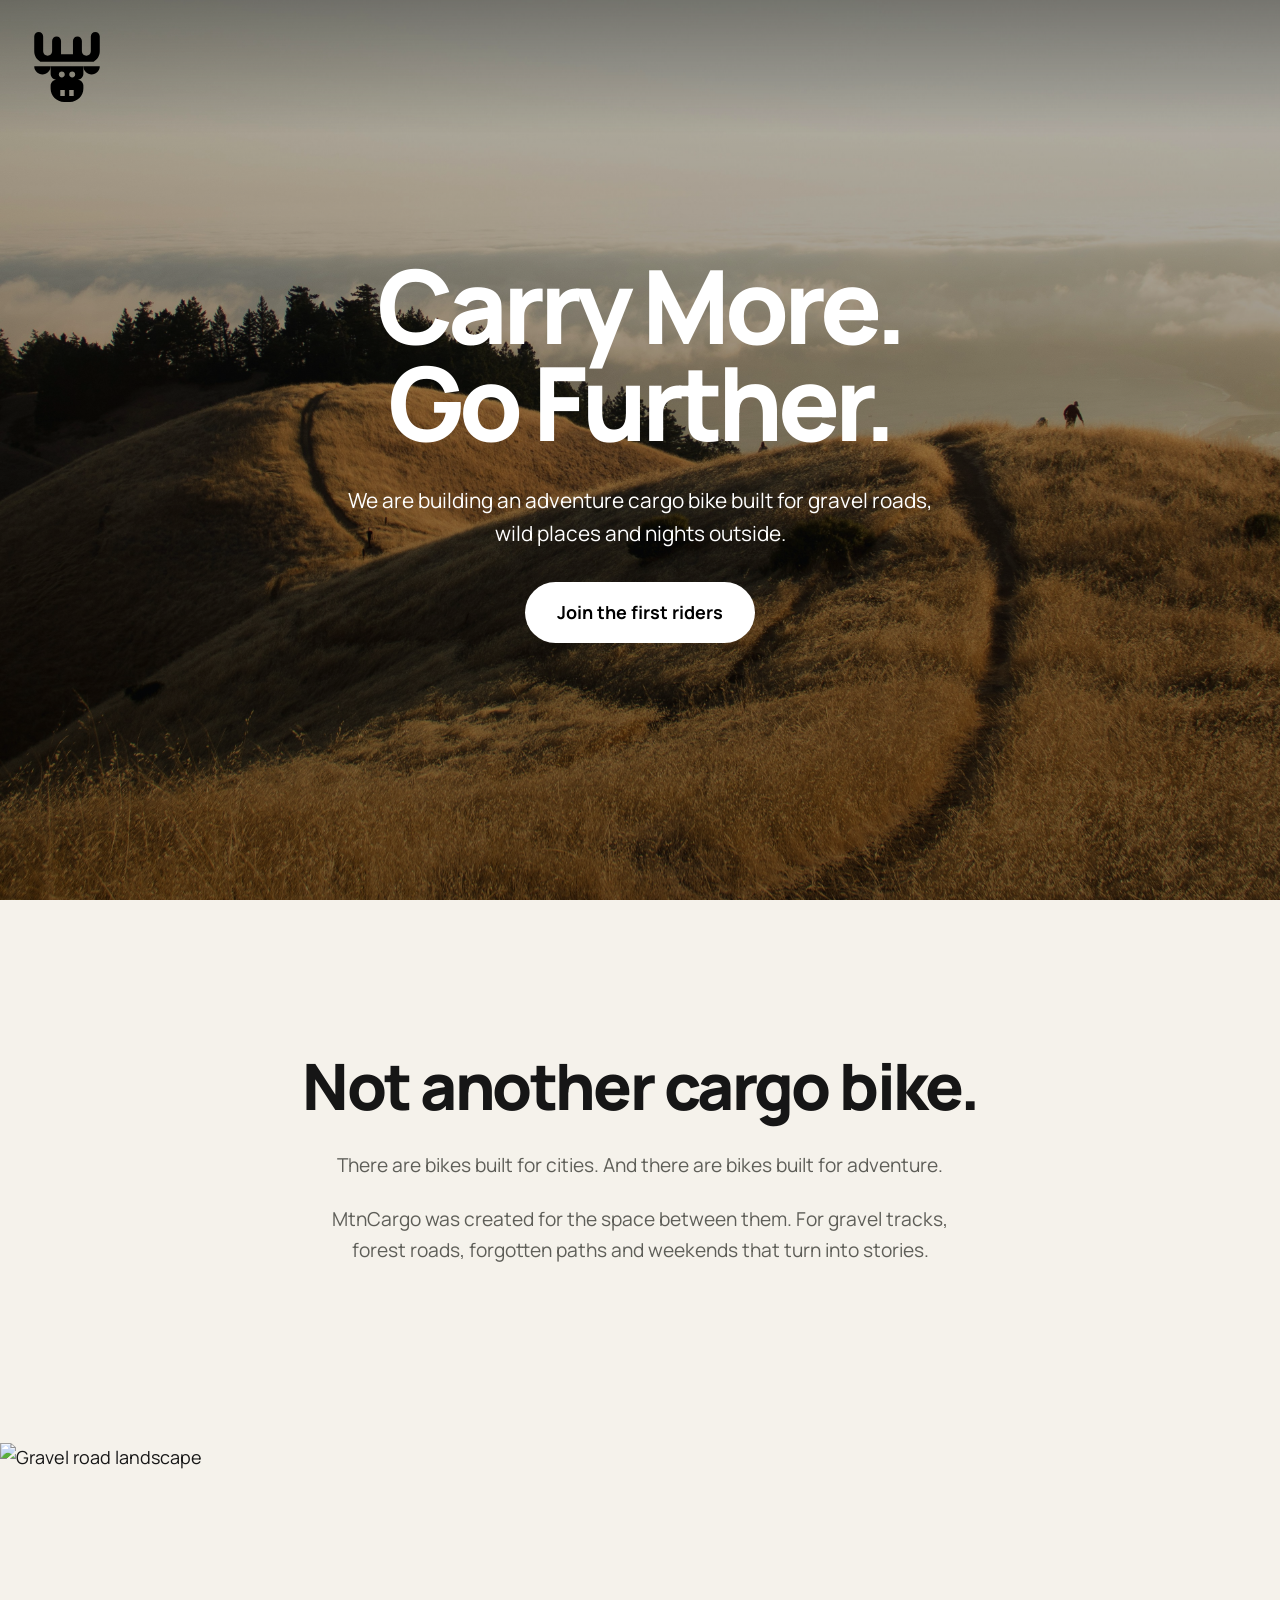
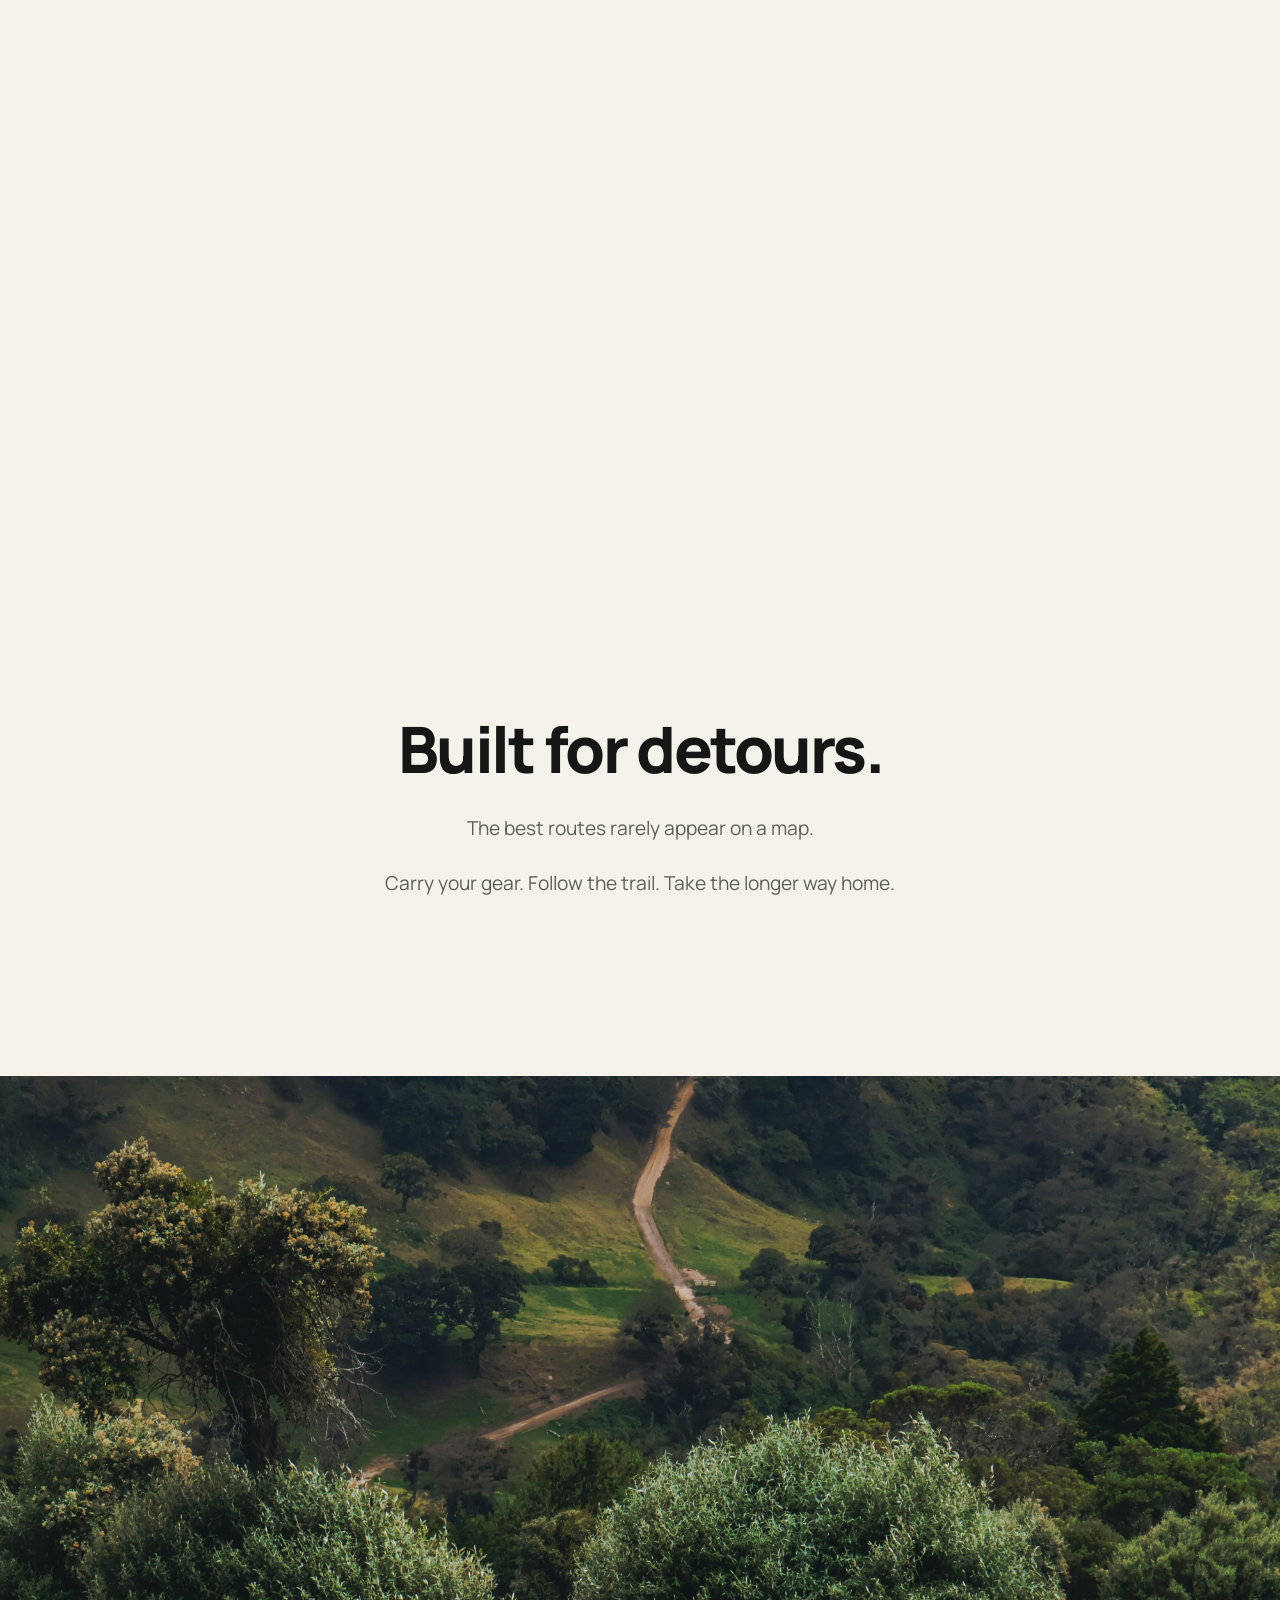
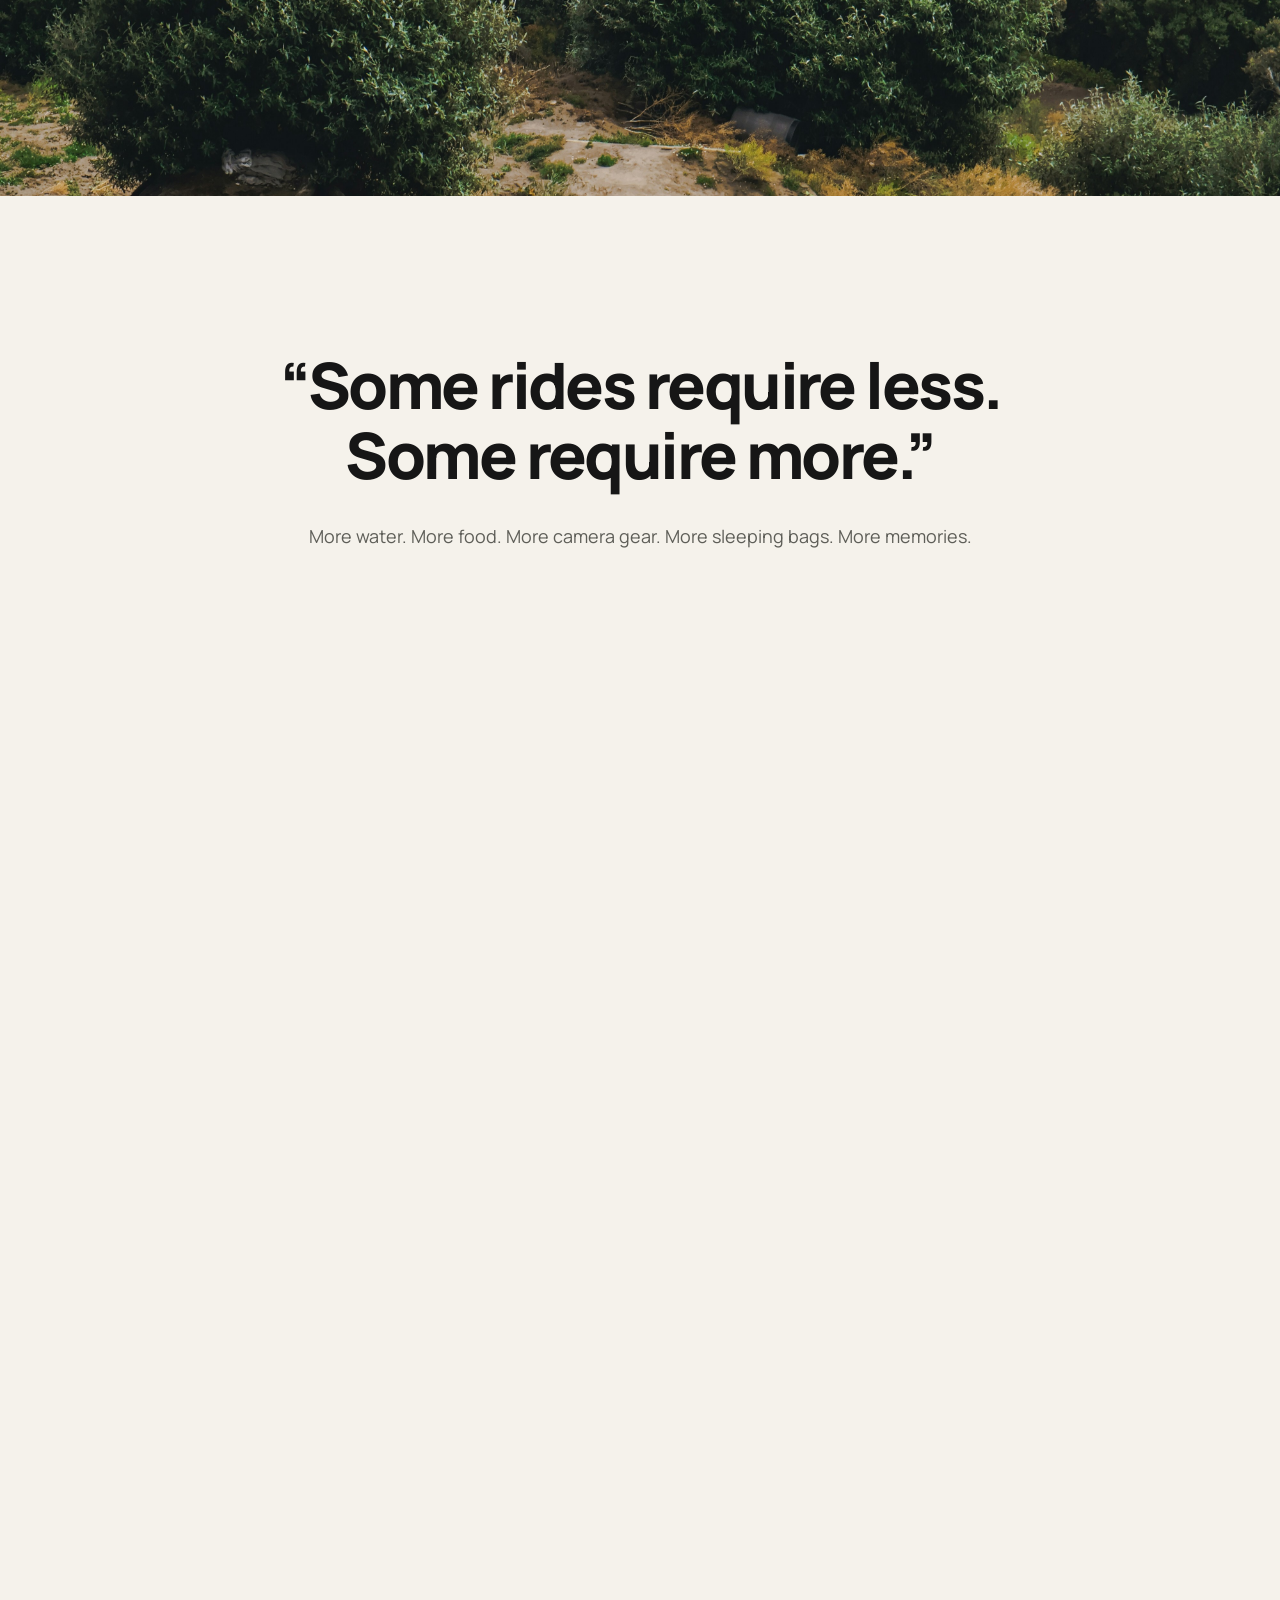
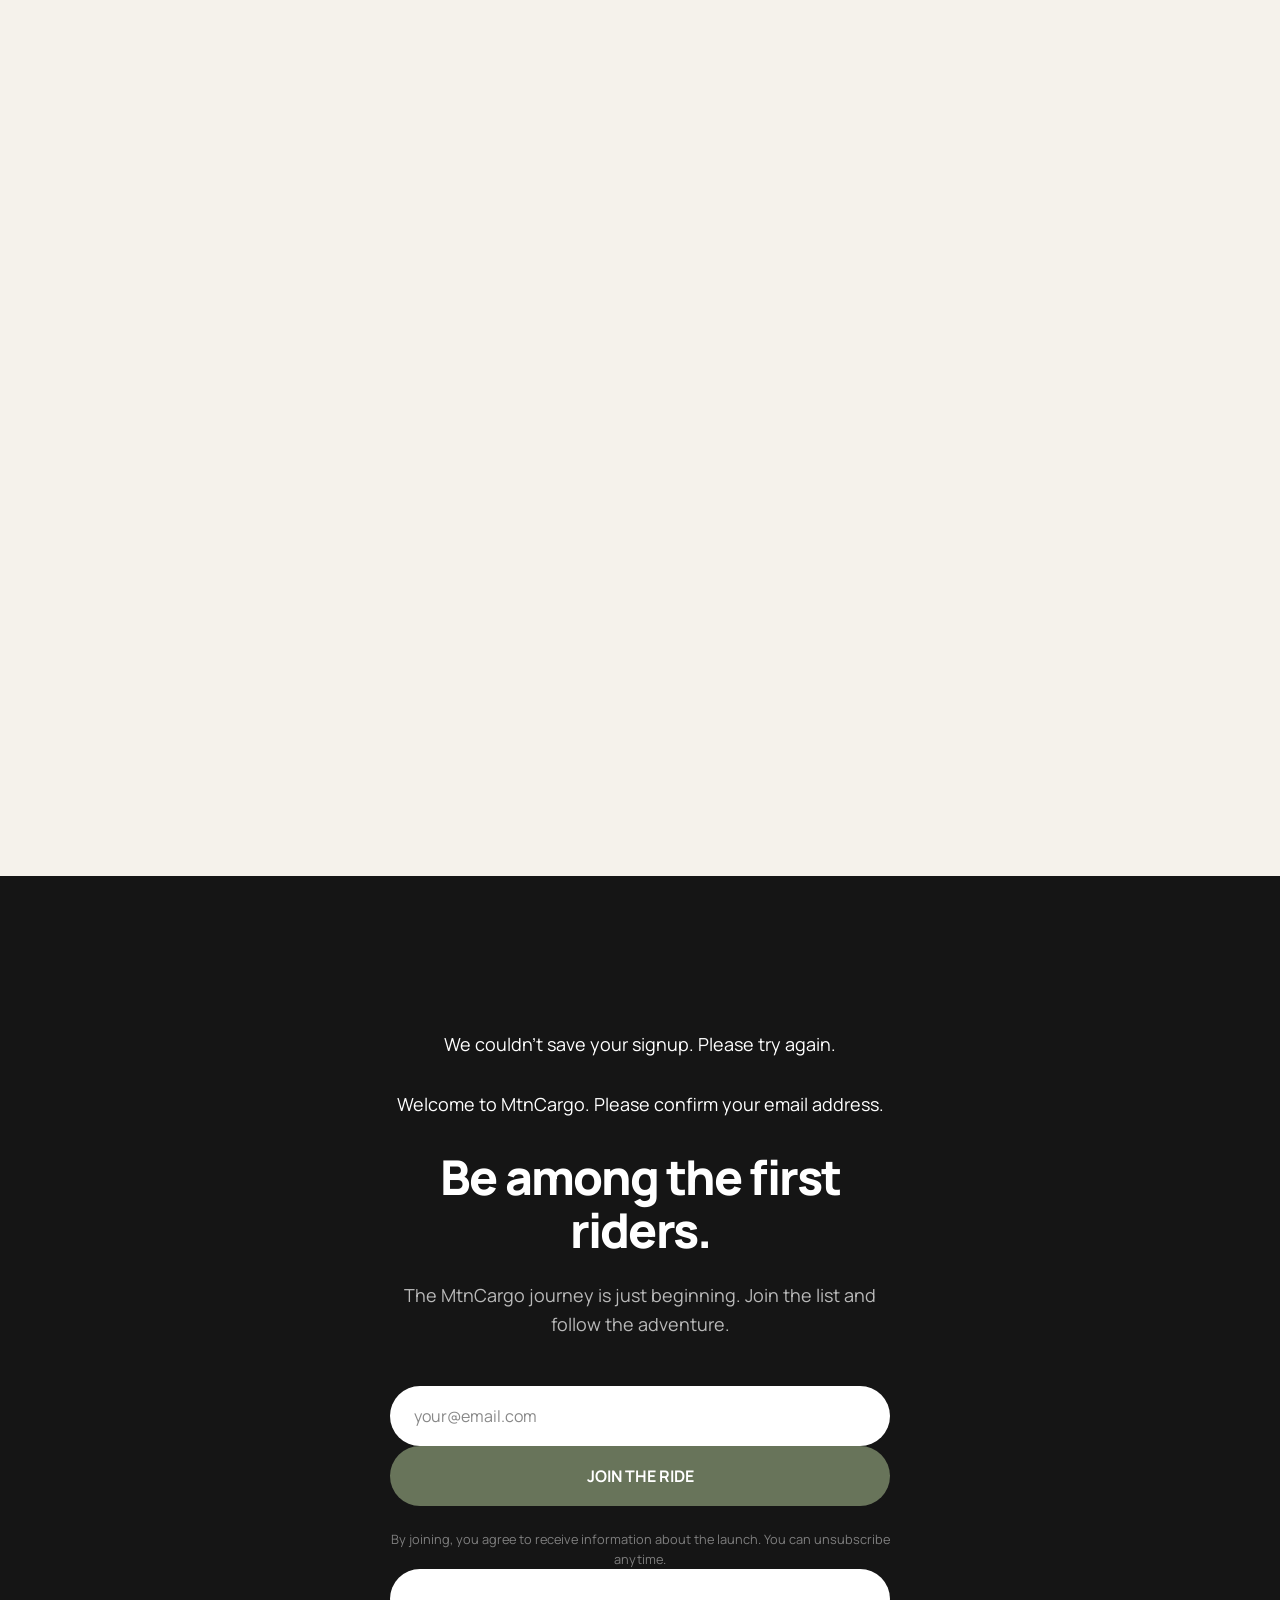
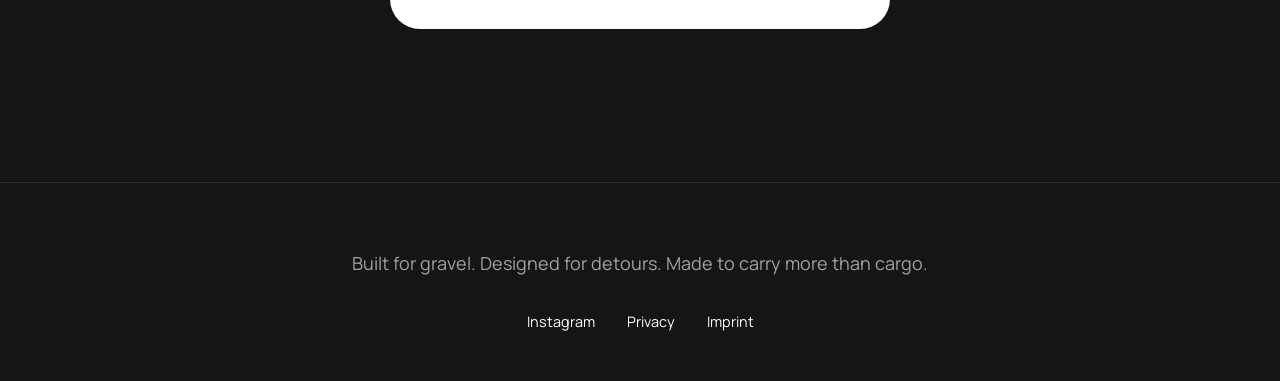
==== index.html @ 177fc584 "Update index.html" ====
<!DOCTYPE html>
<html lang="en">
<head>
    <meta charset="UTF-8">

    <meta name="viewport" content="width=device-width, initial-scale=1.0">

    <title data-i18n="page_title">Carry More. Go Further.</title>

    <meta name="description" data-i18n-attr="content:meta_description" content="What we are building is an adventure cargo bike built for gravel roads, bikepacking, off-road exploration and nights outside.">

    <meta name="keywords" content="cargo bike, adventure bike, gravel bike, bikepacking, off-road cycling">

    <meta property="og:title" data-i18n-attr="content:og_title" content="Carry More. Go Further.">
    <meta property="og:description" data-i18n-attr="content:og_description" content="An adventure cargo bike built for gravel roads, wild places and nights outside.">
    <meta property="og:type" content="website">
    <meta property="og:image" content="images/image1.jpg">

    <link rel="icon" href="logo.svg">

    <link rel="preconnect" href="https://fonts.googleapis.com">
    <link rel="preconnect" href="https://fonts.gstatic.com" crossorigin>

    <link href="https://fonts.googleapis.com/css2?family=Manrope:wght@400;500;600;700;800&display=swap" rel="stylesheet">
  
    <link rel="stylesheet" href="https://sibforms.com/forms/end-form/build/sib-styles.css">

    <link rel="stylesheet" href="style.css">
</head>


<body id="top">


<header class="site-header">

    <a href="#top" class="logo">
        <img src="logo.svg" alt="logo">
    </a>

</header>



<main>



<section class="hero">

    <img 
        src="images/image1.jpg"
        alt="Landscape view in nature"
        loading="eager"
    >

    <div class="hero-overlay"></div>


    <div class="hero-content">

        <h1 data-i18n="hero_title">
            Carry More.<br>
            Go Further.
        </h1>


        <p data-i18n="hero_text">
            We are building an adventure cargo bike built for gravel roads,
            wild places and nights outside.
        </p>


        <a href="#join" class="button" data-i18n="hero_button">
            Join the first riders
        </a>

    </div>

</section>





<section class="text-section reveal">

    <h2 data-i18n="section1_title">
        Not another cargo bike.
    </h2>


    <p data-i18n="section1_text1">
        There are bikes built for cities.
        And there are bikes built for adventure.
    </p>


    <p data-i18n="section1_text2">
        THis bike was created for the space between them.
        For gravel tracks, forest roads, forgotten paths
        and weekends that turn into stories.
    </p>

</section>





<section class="image-section reveal">

    <img 
        src="images/image2.jpg"
        alt="Gravel road landscape"
        loading="lazy"
    >

</section>





<section class="text-section reveal">

    <h2 data-i18n="section2_title">
        Built for detours.
    </h2>


    <p data-i18n="section2_text1">
        The best routes rarely appear on a map.
    </p>


    <p data-i18n="section2_text2">
        Carry your gear.
        Follow the trail.
        Take the longer way home.
    </p>


</section>





<section class="image-section reveal">

    <img 
        src="images/image3.jpg"
        alt="Nature trail landscape"
        loading="lazy"
    >

</section>





<section class="quote-section reveal">

    <blockquote data-i18n="quote_text">
        "Some rides require less.
        Some require more."
    </blockquote>


    <p data-i18n="quote_list">
        More water.
        More food.
        More camera gear.
        More sleeping bags.
        More memories.
    </p>


</section>





<section class="image-section reveal">

    <img 
        src="images/image4.jpg"
        alt="Outdoor camping landscape"
        loading="lazy"
    >

</section>





<section class="text-section reveal">

    <h2 data-i18n="section3_title">
        One night.<br>
        Two wheels.<br>
        Endless routes.
    </h2>


    <p data-i18n="section3_text1">
        Inspired by gravel culture and bikepacking,
        This bike is made for spontaneous escapes.
    </p>


    <p data-i18n="section3_text2">
        Leave after work.
        Sleep somewhere new.
        Wake up somewhere better.
    </p>

</section>





<section class="image-section reveal">

    <img 
        src="images/image5.jpg"
        alt="Nature landscape view"
        loading="lazy"
    >

</section>





<section class="text-section reveal">

    <h2 data-i18n="section4_title">
        More than cargo.<br>
        More to come.
    </h2>


    <p data-i18n="section4_text">
        This is just the beginning.
        Stay tuned for what's next.
    </p>


</section>





<section class="image-section reveal">

    <img 
        src="images/image6.jpg"
        alt="Outdoor nature scene"
        loading="lazy"
    >

</section>





<section id="join" class="signup-section">


<div class="sib-form mtn-form">

    <div id="sib-form-container" class="sib-form-container">


        <div id="error-message" class="sib-form-message-panel">
            <div class="sib-form-message-panel__text" data-i18n="form_error">
                Deine Anmeldung konnte nicht gespeichert werden.
                Bitte versuche es erneut.
            </div>
        </div>



        <div id="success-message" class="sib-form-message-panel">
            <div class="sib-form-message-panel__text" data-i18n="form_success">
                Willkommen bei MtnCargo.
                Bitte bestätige deine E-Mail-Adresse.
            </div>
        </div>




        <div id="sib-container"
             class="sib-container--large sib-container--vertical">


            <form id="sib-form"
                  method="POST"
                  action="https://80e0b772.sibforms.com/serve/[base64]"
                  data-type="subscription">


                <div class="mtn-form-title" data-i18n="form_title">
                    Be among the first riders.
                </div>


                <div class="mtn-form-text" data-i18n="form_text">
                    Our journey is just beginning.
                    Join the list and follow the adventure.
                </div>



                <div class="sib-input sib-form-block">

                    <div class="form__entry entry_block">

                        <div class="form__label-row">


                            <label class="entry__label"
                                   for="EMAIL"
                                   data-required="*"
                                   data-i18n="form_email_label">
                                Email
                            </label>


                            <div class="entry__field">

                                <input
                                class="input"
                                type="text"
                                id="EMAIL"
                                name="EMAIL"
                                autocomplete="off"
                                placeholder="your@email.com"
                                data-required="true"
                                required
                                />

                            </div>


                        </div>


                        <label class="entry__error entry__error--primary"></label>


                    </div>

                </div>





                <div class="sib-captcha sib-form-block">

                    <div class="form__entry entry_block">

                        <div class="form__label-row">


                            <script>
                            function handleCaptchaResponse() {

                                var event = new Event('captchaChange');

                                document
                                .getElementById('sib-captcha')
                                .dispatchEvent(event);

                                window.grecaptcha =
                                window.turnstile;
                            }
                            </script>


                            <div
                            class="cf-turnstile g-recaptcha"
                            data-sitekey="0x4AAAAAAD5x0PiepTFjg2VS"
                            id="sib-captcha"
                            data-callback="handleCaptchaResponse"
                            data-language="de"
                            data-i18n-attr="data-language:captcha_lang">
                            </div>


                        </div>


                    </div>

                </div>





                <div class="sib-form-block">

                    <button
                    class="sib-form-block__button sib-form-block__button-with-loader"
                    form="sib-form"
                    type="submit"
                    data-i18n="form_button">

                        JOIN THE RIDE

                    </button>

                </div>

                <div class="mtn-consent-note" data-i18n="form_consent">
                  Mit deiner Anmeldung stimmst du dem Erhalt von Informationen zum Launch zu.
                  Du kannst dich jederzeit abmelden.
                </div>


                <input
                type="text"
                name="email_address_check"
                value=""
                class="input--hidden">


                <input
                type="hidden"
                name="locale"
                value="de"
                data-i18n-value="form_locale">


            </form>

        </div>


    </div>

</div>

</section>

</main>

  <footer class="footer">


    <p data-i18n="footer_text">
        Built for gravel.
        Designed for detours.
        Made to carry more than cargo.
    </p>


    <nav>

        <a href="#">
            Instagram
        </a>

        <a href="#" data-i18n="footer_privacy">
            Privacy
        </a>

        <a href="#" data-i18n="footer_imprint">
            Imprint
        </a>

    </nav>


</footer>




<script src="script.js"></script>


</body>
</html>
---- style.css ----
/* =====================================================
      Main stylesheet
===================================================== */


/* ---------- Variables ---------- */

:root {

    --bg: #f5f2eb;
    --text: #161616;
    --muted: #5e5e58;
    --dark: #151515;
    --light: #ffffff;

    --accent: #68745a;

    --max-width: 1200px;

    --space-xl: clamp(5rem, 12vw, 12rem);
    --space-lg: clamp(3rem, 8vw, 8rem);
    --space-md: clamp(2rem, 5vw, 5rem);

}



/* ---------- Reset ---------- */


*,
*::before,
*::after {

    box-sizing: border-box;

}


html {

    scroll-behavior: smooth;

}


body {

    margin: 0;

    background: var(--bg);

    color: var(--text);

    font-family: "Manrope", sans-serif;

    font-size: 18px;

    line-height: 1.6;

}


img {

    display: block;

    width: 100%;

    height: auto;

}


a {

    color: inherit;

    text-decoration: none;

}





/* ---------- Header ---------- */


.site-header {

    position: fixed;

    top: 0;

    left: 0;

    width: 100%;

    z-index: 20;

    padding: 2rem;

    background: linear-gradient(
        to bottom,
        rgba(0,0,0,.35),
        rgba(0,0,0,0)
    );

    pointer-events: none;

}



.site-header .logo {

    pointer-events: auto;

    cursor: pointer;

}



.logo img {

    width: 70px;

    height: 70px;

    object-fit: contain;

}





/* ---------- Hero ---------- */


.hero {

    position: relative;

    height: 100vh;

    min-height: 700px;

    overflow: hidden;

}



.hero > img {

    height: 100%;

    object-fit: cover;

    object-position: center;

}



.hero-overlay {

    position: absolute;

    inset: 0;

    background:
        linear-gradient(
            to bottom,
            rgba(0,0,0,.25),
            rgba(0,0,0,.55)
        );

}



.hero-content {

    position: absolute;

    inset: 0;

    display: flex;

    flex-direction: column;

    justify-content: center;

    align-items: center;

    text-align: center;

    padding: 2rem;

    color: white;

}



.hero h1 {

    margin: 0;

    font-size: clamp(3.5rem, 8vw, 7rem);

    line-height: .95;

    font-weight: 800;

    letter-spacing: -.05em;

}



.hero p {

    max-width: 600px;

    margin: 2rem auto;

    font-size: clamp(1rem, 2vw, 1.3rem);

}



.button {

    display: inline-flex;

    align-items: center;

    justify-content: center;

    padding: 1rem 2rem;

    background: white;

    color: black;

    border-radius: 100px;

    font-weight: 700;

    transition: transform .3s ease;

}


.button:hover {

    transform: translateY(-3px);

}





/* ---------- Text Sections ---------- */


.text-section {

    max-width: 760px;

    margin: 0 auto;

    padding:
        var(--space-xl)
        2rem;

    text-align: center;

}



.text-section h2 {

    margin: 0 0 2rem;

    font-size: clamp(2.5rem, 5vw, 5rem);

    line-height: 1;

    letter-spacing: -.04em;

    font-weight: 800;

}



.text-section p {

    max-width: 650px;

    margin: 1.5rem auto;

    color: var(--muted);

    font-size: clamp(1rem, 2vw, 1.2rem);

}





/* ---------- Full width Images ---------- */


.image-section {

    width: 100%;

    height: min(80vh, 900px);

    overflow: hidden;

}



.image-section img {

    height: 100%;

    object-fit: cover;

    object-position: center;

}





/* ---------- Quote ---------- */


.quote-section {

    padding:
        var(--space-xl)
        2rem;

    text-align: center;

    max-width: 900px;

    margin:auto;

}



.quote-section blockquote {

    margin:0 0 2rem;

    font-size: clamp(2rem,5vw,4rem);

    line-height:1.1;

    font-weight:800;

    letter-spacing:-.04em;

}



.quote-section p {

    color:var(--muted);

}





/* ---------- Signup ---------- */


.signup-section {

    background:var(--dark);

    color:white;

    padding:
        var(--space-xl)
        2rem;

}



.mtn-consent-note {

    margin-top: 1.5rem;

    color: rgba(255,255,255,.45);

    font-size: .8rem;

    line-height: 1.5;

    text-align: center;

}


/* ---------- Brevo Override ---------- */


.sib-form {

    background:transparent !important;

}



#sib-container {

    max-width:500px !important;

    margin:auto !important;

    background:transparent !important;

    border:none !important;

}



#sib-container input {

    background:white !important;

    border-radius:50px !important;

    border:none !important;

    padding:18px 24px !important;

    font-family:"Manrope",sans-serif !important;

}



.entry__label,
.entry__specification {

    display:none !important;

}



.sib-form-block p {

    display:none;

}



.sib-form-block__button {

    width:100% !important;

    border-radius:100px !important;

    background:var(--accent) !important;

    text-align:center !important;

    padding:18px !important;

    font-family:"Manrope",sans-serif !important;

    border:none !important;

}





/* ---------- Footer ---------- */


.footer {

    padding:3rem 2rem;

    background:var(--dark);

    color:white;

    border-top:1px solid rgba(255,255,255,.1);

    text-align:center;

}



.footer p {

    opacity:.6;

}



.footer nav {

    display:flex;

    justify-content:center;

    gap:2rem;

    margin-top:2rem;

    font-size:.9rem;

}





/* ---------- Scroll animation ---------- */


.reveal {

    opacity:0;

    transform:translateY(40px);

    transition:
        opacity .9s ease,
        transform .9s ease;

}



.reveal.visible {

    opacity:1;

    transform:none;

}





/* ---------- Mobile ---------- */


@media(max-width:700px) {


    body {

        font-size:16px;

    }


    .site-header {

        padding:1.5rem;

    }


    .logo img {

        width:55px;

        height:55px;

    }


    .hero {

        min-height:600px;

    }


    .hero h1 {

        font-size:3.2rem;

    }


    .image-section {

        height:65vh;

    }


    .footer nav {

        flex-direction:column;

        gap:.75rem;

    }


}

/* =====================================
   Brevo Form
===================================== */


.mtn-form {

    background: transparent !important;

    display: flex;

    flex-direction: column;

    align-items: center;

    width: 100%;

}



.mtn-form .sib-form-container,
.mtn-form #sib-form-container {

    float: none !important;

    width: 100% !important;

    max-width: 100% !important;

    text-align: center;

}



.mtn-form #sib-container {

    background: transparent !important;

    border: none !important;

    padding:0 !important;

}



.mtn-form .entry__label {

    color:white !important;

    display:none !important;

}



.mtn-form input {

    width:100% !important;

    height:60px !important;

    background:white !important;

    color:#111 !important;

    border:none !important;

    border-radius:999px !important;

    padding:0 28px !important;

    font-family:"Manrope",sans-serif !important;

    font-size:16px !important;

}



.mtn-form input::placeholder {

    color:#888 !important;

}



.mtn-form-title {

    color:white;

    font-size:clamp(2rem,4vw,3rem);

    font-weight:800;

    letter-spacing:-.04em;

    line-height:1.1;

    margin-bottom:1.5rem;

    text-align:center;

}



.mtn-form-text {

    color:rgba(255,255,255,.7);

    margin-bottom:3rem;

    text-align:center;

}



.mtn-form button {

    width:100% !important;

    height:60px !important;

    border-radius:999px !important;

    background:#68745a !important;

    color:white !important;

    font-family:"Manrope",sans-serif !important;

    font-size:16px !important;

    font-weight:700 !important;

    border:none !important;

    cursor:pointer;

}



.mtn-form button:hover {

    opacity:.9;

}



.sib-form-message-panel {

    max-width:500px !important;

    margin:0 auto 2rem !important;

    border-radius:20px !important;

    text-align:center !important;

}
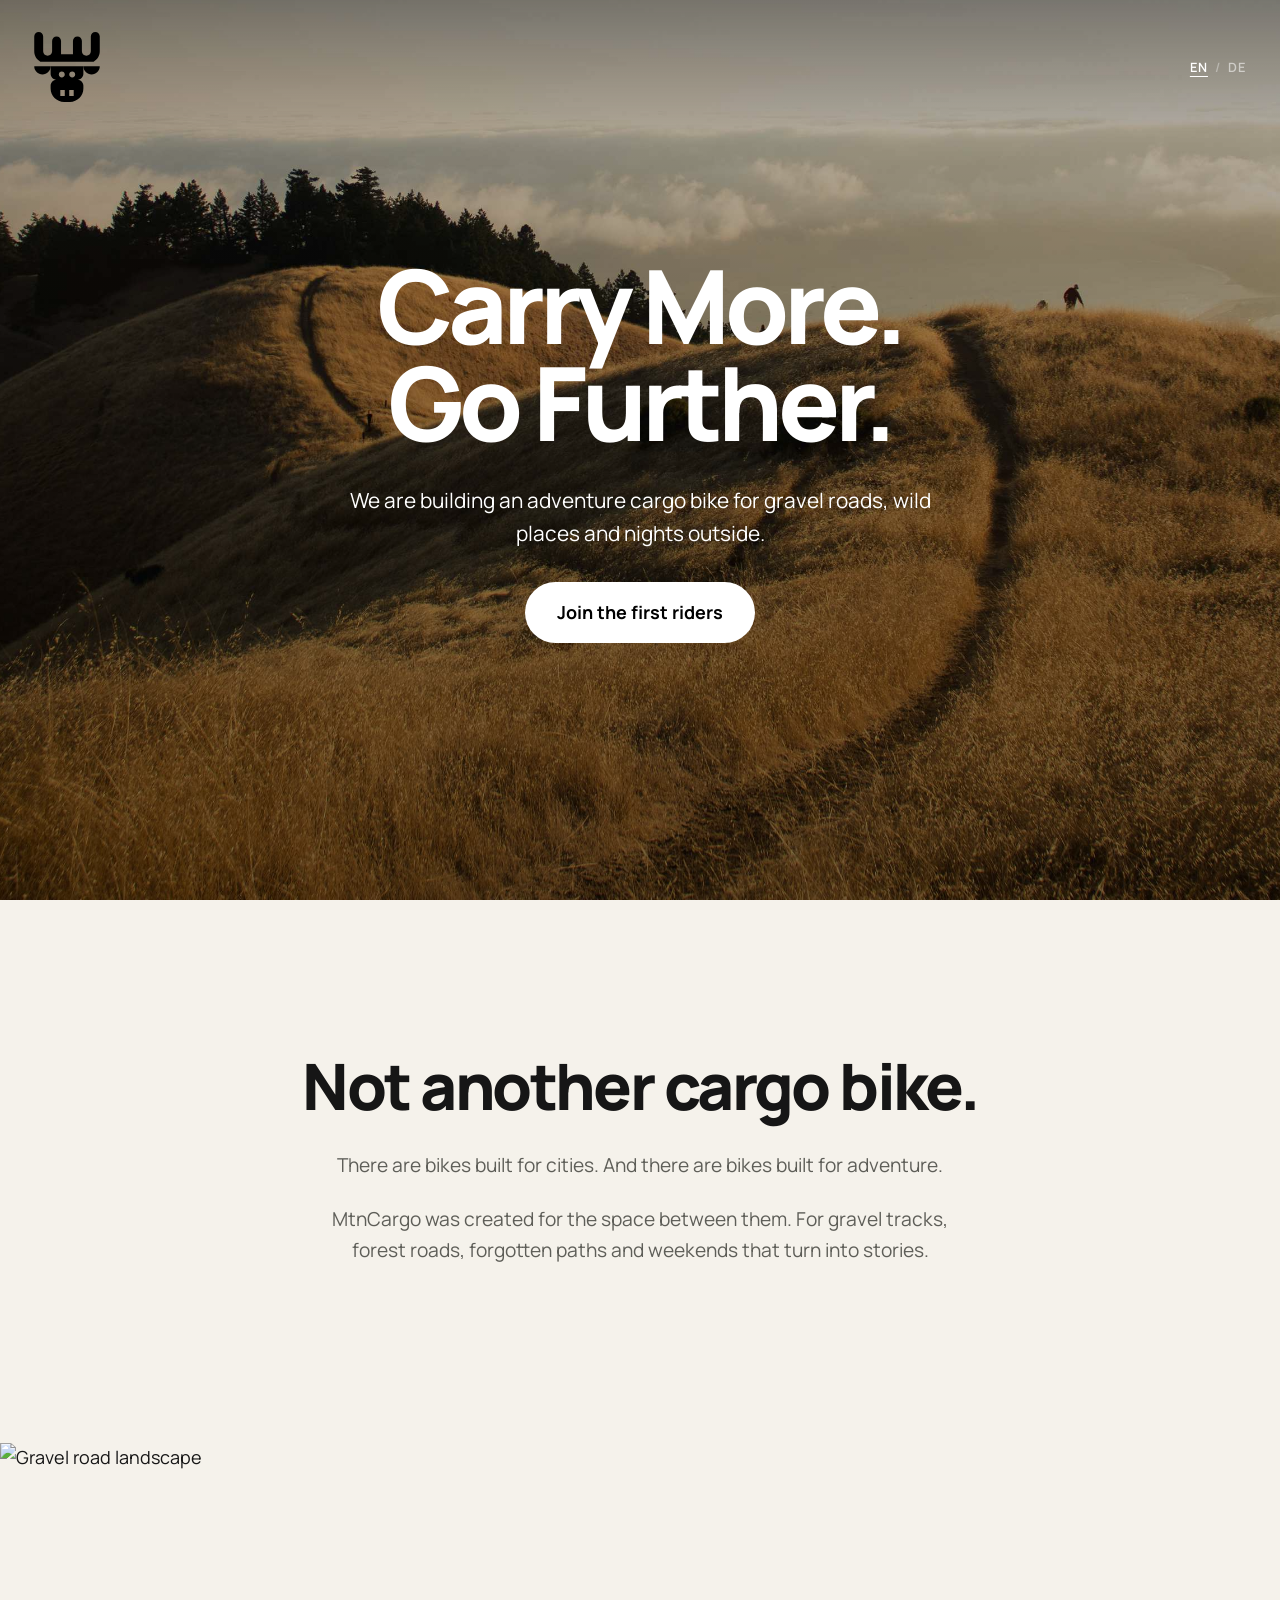
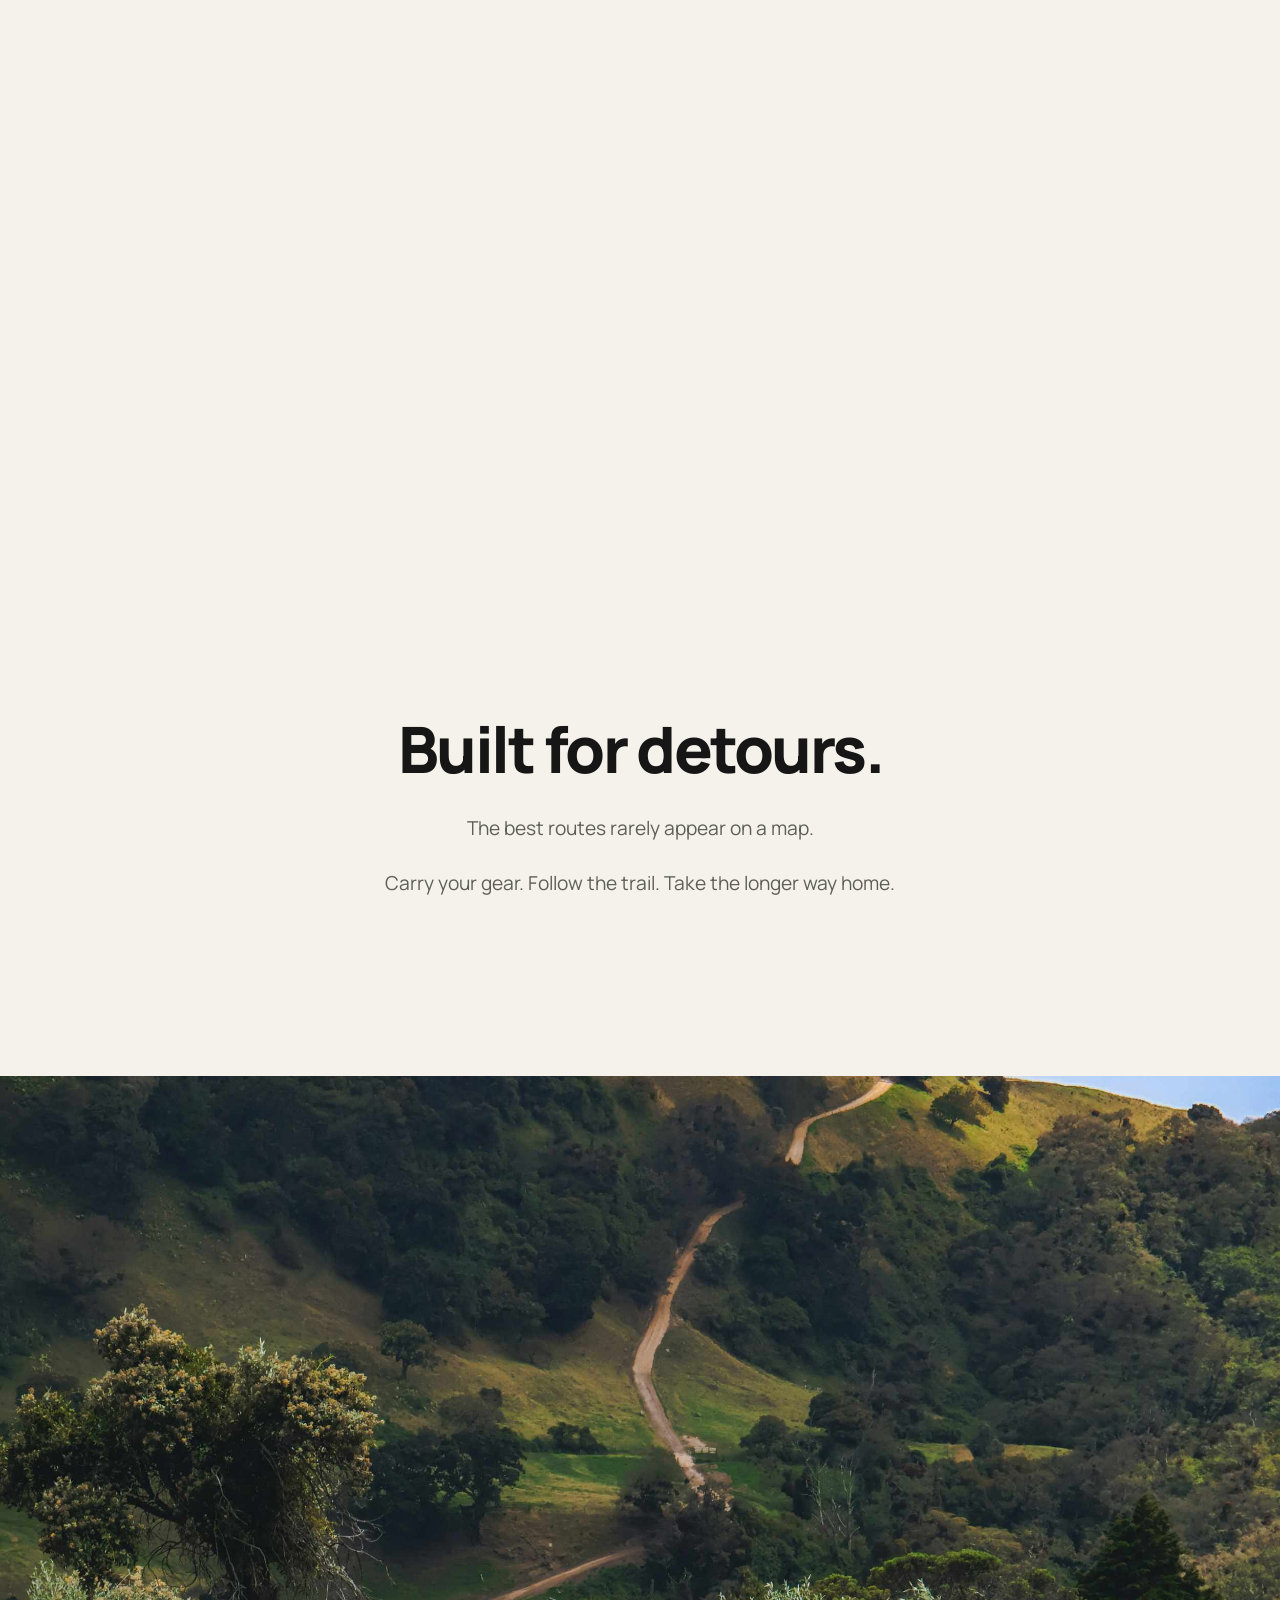
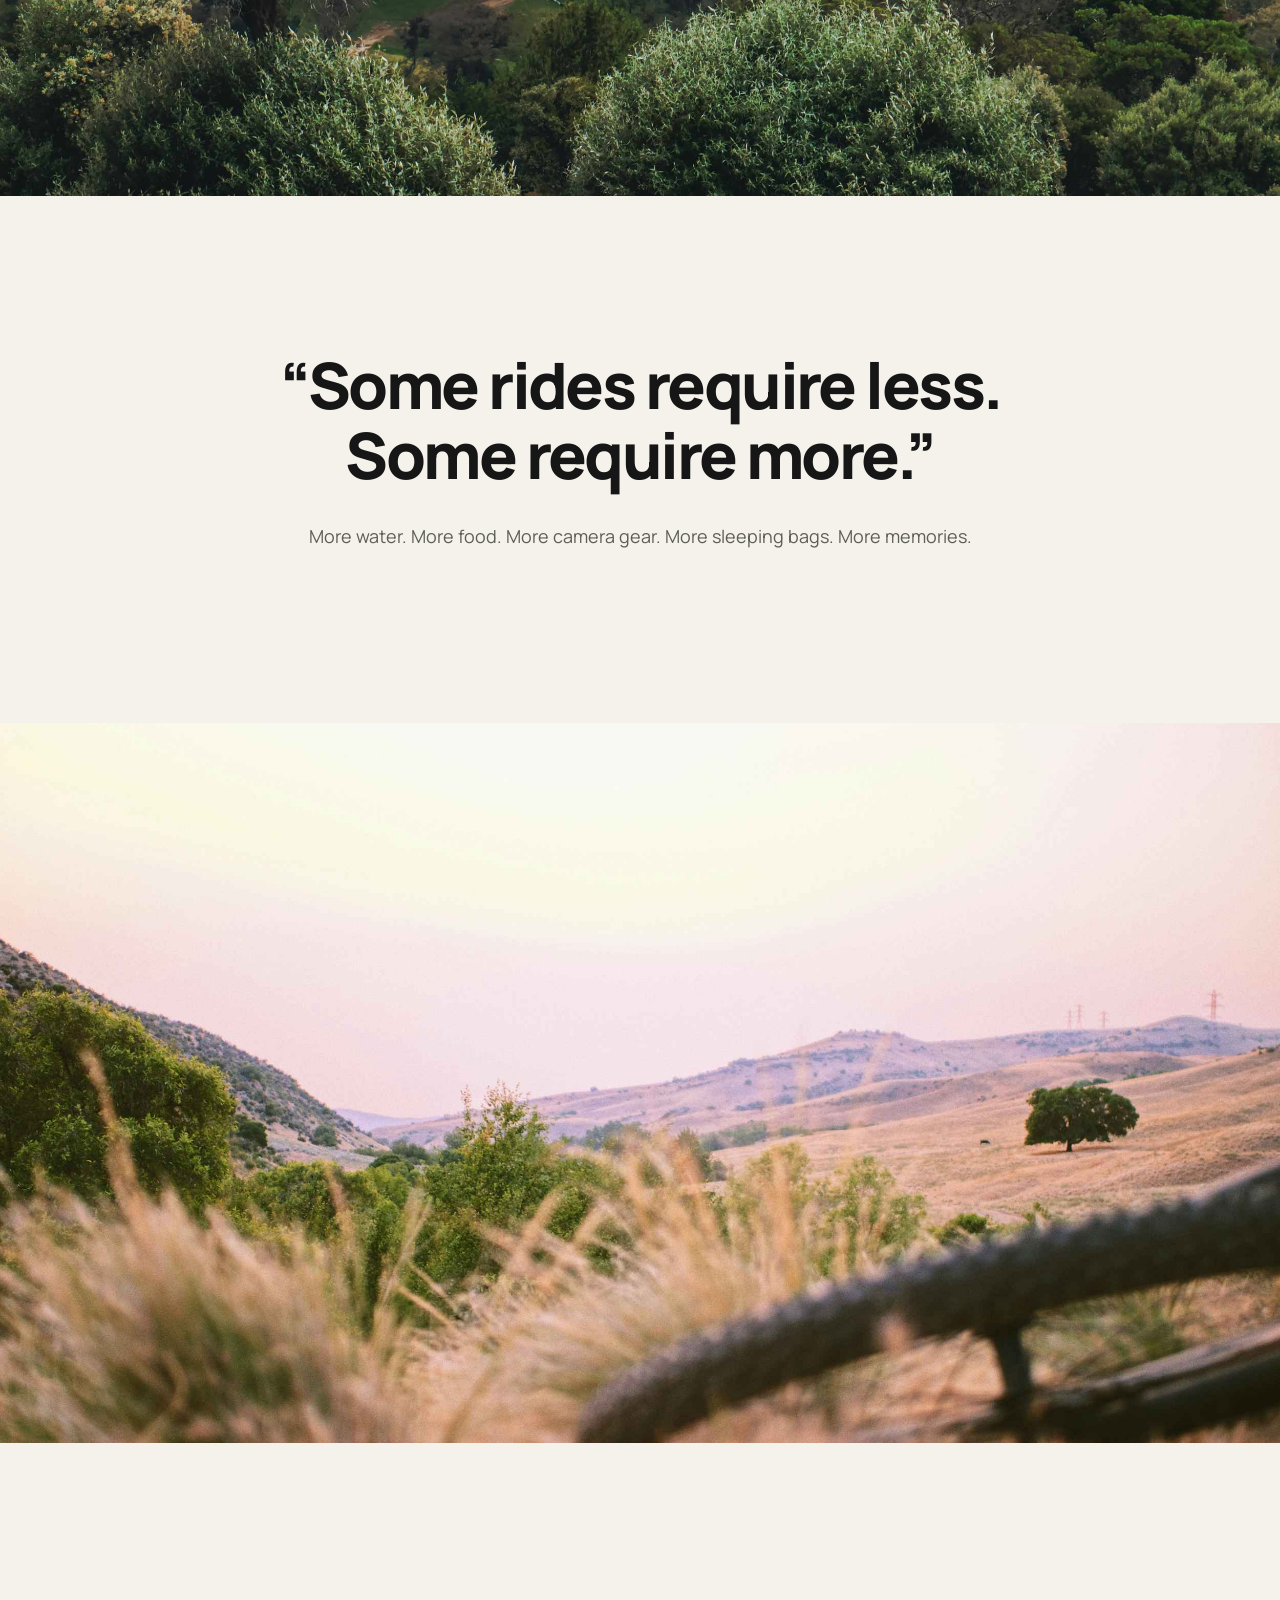
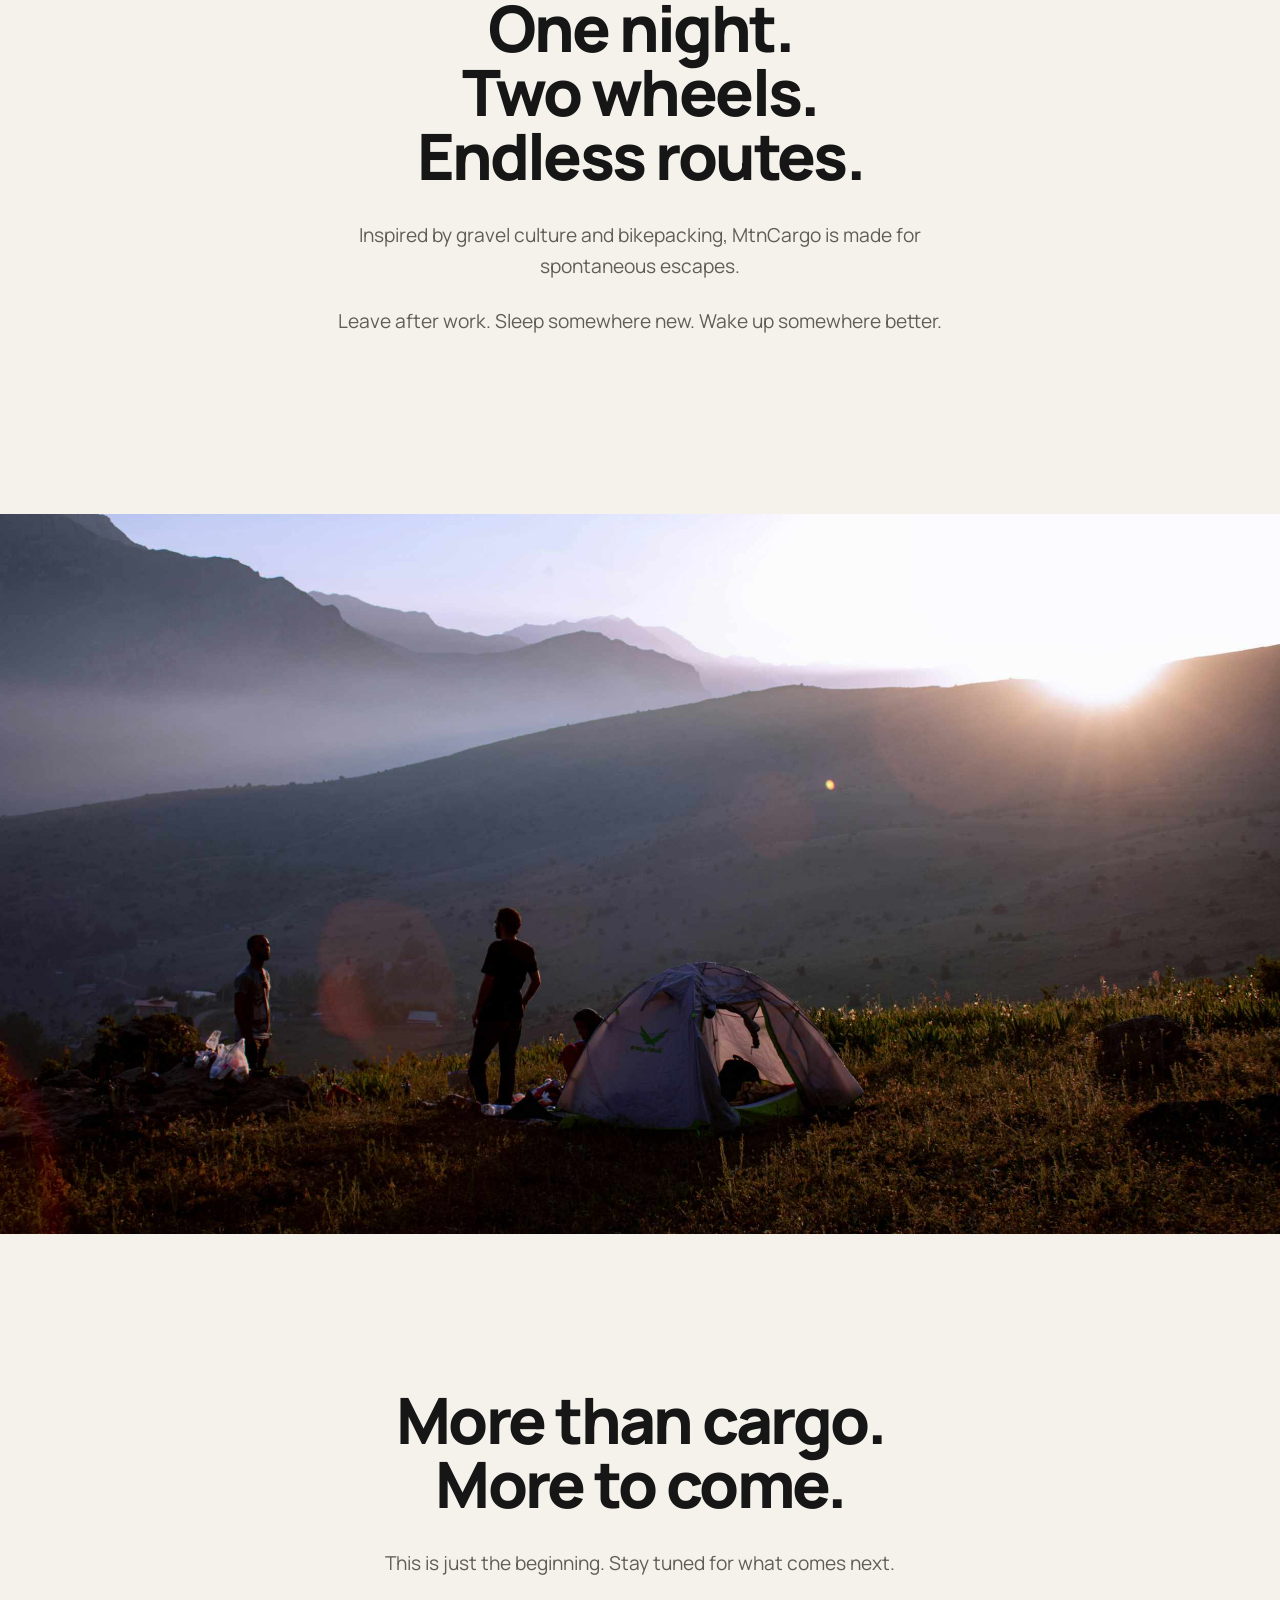
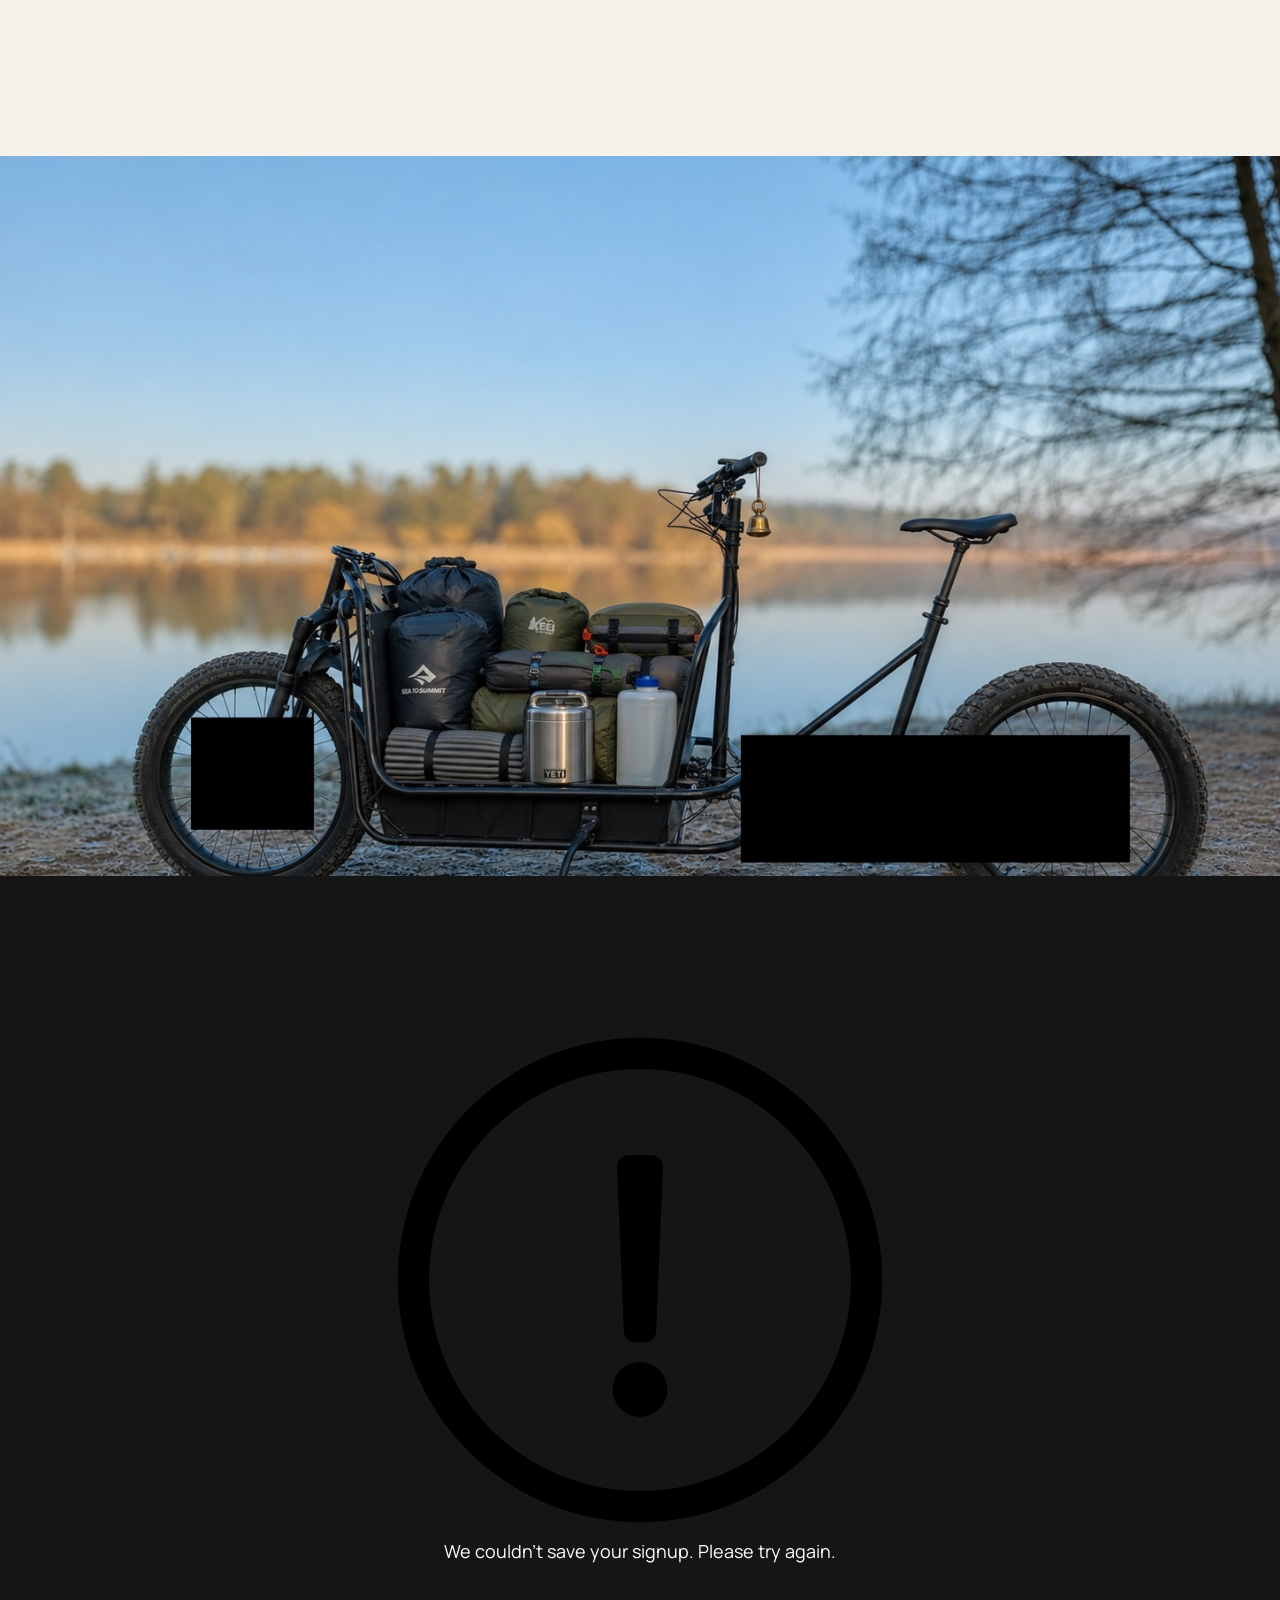
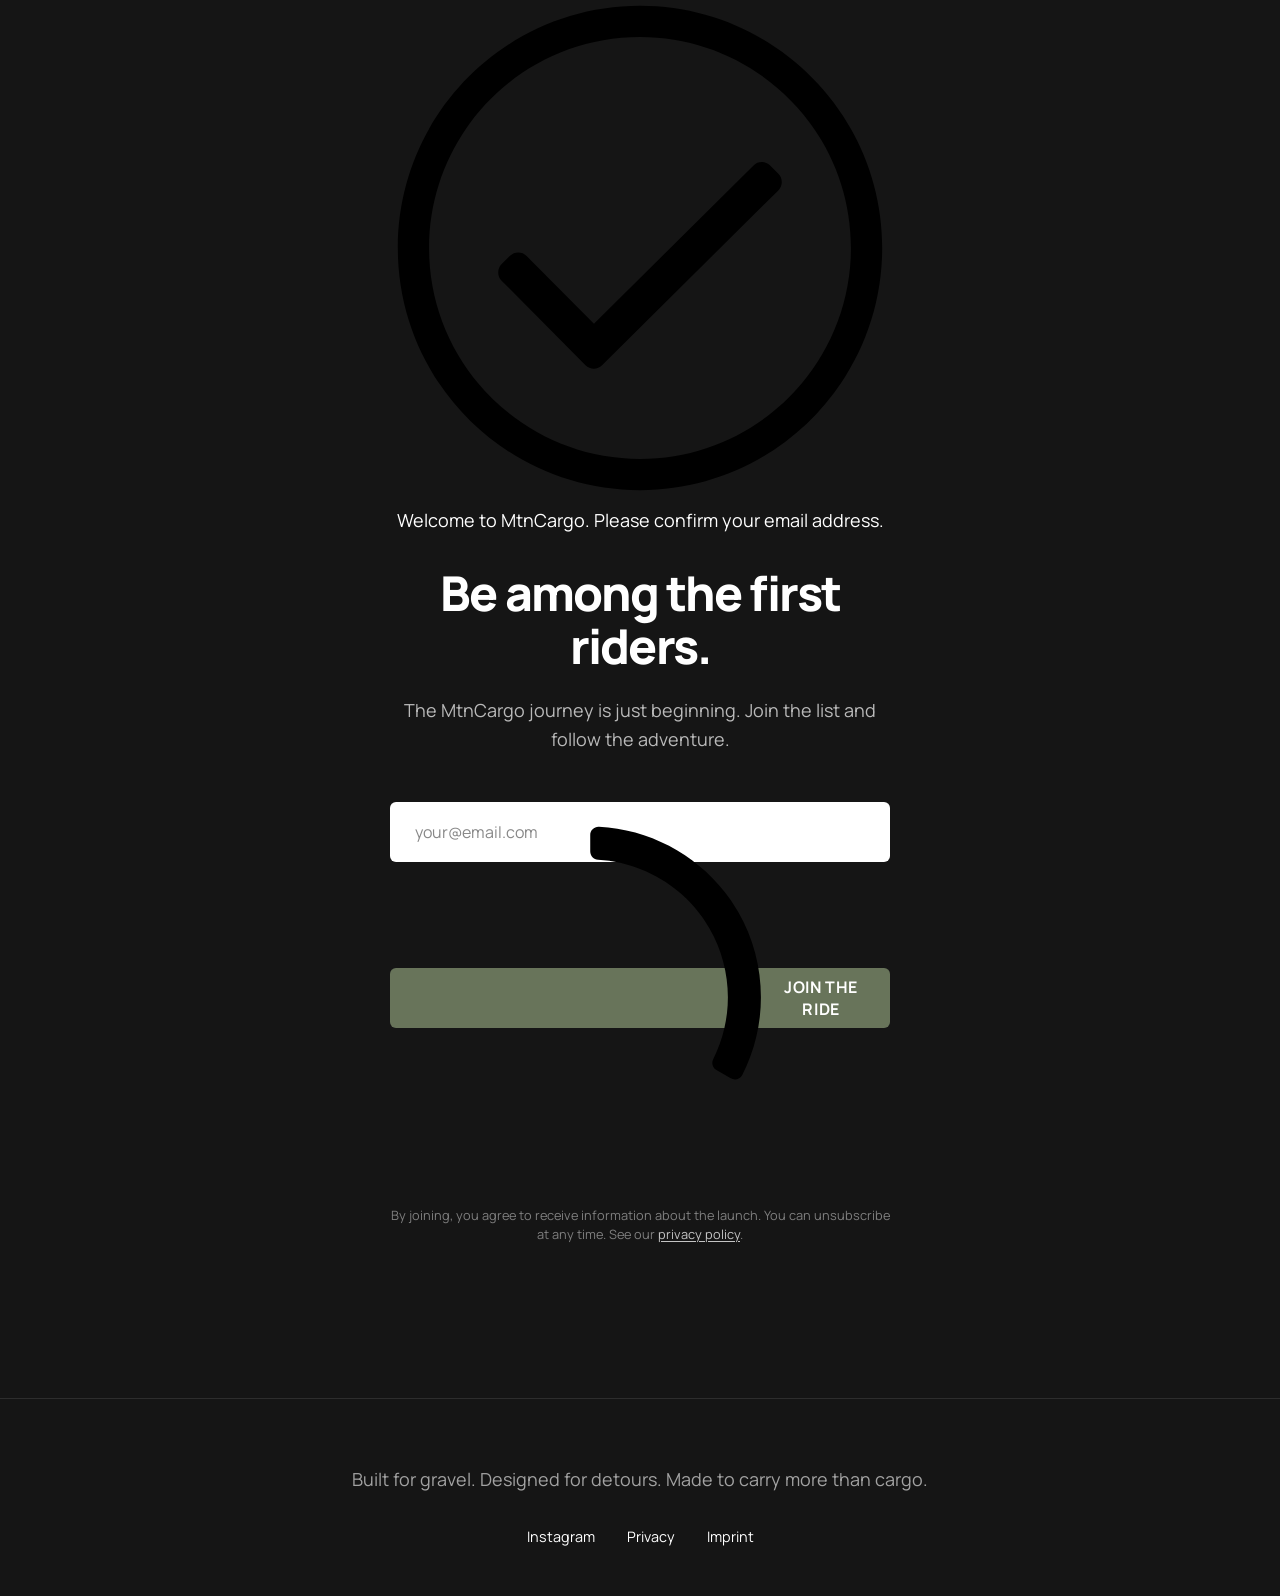
==== commit 77f2fd7b: "Fix Brevo form, move texts to markdown, add language switch and legal pages Brevo form - Restore the" ====
--- a/index.html
+++ b/index.html
@@ -1,496 +1,299 @@
 <!DOCTYPE html>
 <html lang="en">
 <head>
-    <meta charset="UTF-8">
-
-    <meta name="viewport" content="width=device-width, initial-scale=1.0">
-
-    <title data-i18n="page_title">Carry More. Go Further.</title>
-
-    <meta name="description" data-i18n-attr="content:meta_description" content="What we are building is an adventure cargo bike built for gravel roads, bikepacking, off-road exploration and nights outside.">
-
-    <meta name="keywords" content="cargo bike, adventure bike, gravel bike, bikepacking, off-road cycling">
-
-    <meta property="og:title" data-i18n-attr="content:og_title" content="Carry More. Go Further.">
-    <meta property="og:description" data-i18n-attr="content:og_description" content="An adventure cargo bike built for gravel roads, wild places and nights outside.">
-    <meta property="og:type" content="website">
-    <meta property="og:image" content="images/image1.jpg">
-
-    <link rel="icon" href="logo.svg">
-
-    <link rel="preconnect" href="https://fonts.googleapis.com">
-    <link rel="preconnect" href="https://fonts.gstatic.com" crossorigin>
-
-    <link href="https://fonts.googleapis.com/css2?family=Manrope:wght@400;500;600;700;800&display=swap" rel="stylesheet">
-  
-    <link rel="stylesheet" href="https://sibforms.com/forms/end-form/build/sib-styles.css">
-
-    <link rel="stylesheet" href="style.css">
+
+<meta charset="UTF-8">
+<meta name="viewport" content="width=device-width, initial-scale=1.0">
+
+<title>Carry More. Go Further.</title>
+
+<meta name="description" data-i18n-attr="content:meta_description" content="An adventure cargo bike built for gravel roads, bikepacking, off-road exploration and nights outside.">
+<meta name="keywords" content="cargo bike, adventure bike, gravel bike, bikepacking, off-road cycling">
+<meta name="theme-color" content="#151515">
+
+<meta property="og:site_name" content="MtnCargo">
+<meta property="og:title" data-i18n-attr="content:og_title" content="MtnCargo — Carry More. Go Further.">
+<meta property="og:description" data-i18n-attr="content:og_description" content="An adventure cargo bike built for gravel roads, wild places and nights outside.">
+<meta property="og:type" content="website">
+<meta property="og:image" content="images/image1.jpg">
+<meta name="twitter:card" content="summary_large_image">
+
+<link rel="icon" href="logo.svg">
+<link rel="canonical" href="./">
+
+<!-- Language must be resolved before anything renders — keep this synchronous. -->
+<script src="i18n.js"></script>
+<script>window.MtnI18n.initPage();</script>
+
+<link rel="preconnect" href="https://fonts.googleapis.com">
+<link rel="preconnect" href="https://fonts.gstatic.com" crossorigin>
+<link href="https://fonts.googleapis.com/css2?family=Manrope:wght@400;500;600;700;800&display=swap" rel="stylesheet">
+
+<link rel="stylesheet" href="https://sibforms.com/forms/end-form/build/sib-styles.css">
+<link rel="stylesheet" href="style.css">
+
 </head>
 
-
 <body id="top">
 
+<a class="skip-link" href="#join">Skip to signup</a>
 
 <header class="site-header">
 
-    <a href="#top" class="logo">
-        <img src="logo.svg" alt="logo">
+    <a href="#top" class="logo" aria-label="MtnCargo">
+        <img src="logo.svg" alt="MtnCargo logo" width="70" height="70">
     </a>
 
+    <!-- Language switch: filled in by i18n.js -->
+    <div class="lang-switch" data-lang-switch aria-label="Language"></div>
+
 </header>
 
 
-
 <main>
 
-
-
 <section class="hero">
 
-    <img 
-        src="images/image1.jpg"
-        alt="Landscape view in nature"
-        loading="eager"
-    >
+    <img src="images/image1.jpg" alt="Landscape view in nature" loading="eager" fetchpriority="high">
 
     <div class="hero-overlay"></div>
 
-
     <div class="hero-content">
 
-        <h1 data-i18n="hero_title">
-            Carry More.<br>
-            Go Further.
-        </h1>
-
-
-        <p data-i18n="hero_text">
-            We are building an adventure cargo bike built for gravel roads,
-            wild places and nights outside.
-        </p>
-
-
-        <a href="#join" class="button" data-i18n="hero_button">
-            Join the first riders
-        </a>
-
-    </div>
-
-</section>
-
-
-
-
-
-<section class="text-section reveal">
-
-    <h2 data-i18n="section1_title">
-        Not another cargo bike.
-    </h2>
-
-
-    <p data-i18n="section1_text1">
-        There are bikes built for cities.
-        And there are bikes built for adventure.
-    </p>
-
-
-    <p data-i18n="section1_text2">
-        THis bike was created for the space between them.
-        For gravel tracks, forest roads, forgotten paths
-        and weekends that turn into stories.
-    </p>
-
-</section>
-
-
-
-
-
-<section class="image-section reveal">
-
-    <img 
-        src="images/image2.jpg"
-        alt="Gravel road landscape"
-        loading="lazy"
-    >
-
-</section>
-
-
-
-
-
-<section class="text-section reveal">
-
-    <h2 data-i18n="section2_title">
-        Built for detours.
-    </h2>
-
-
-    <p data-i18n="section2_text1">
-        The best routes rarely appear on a map.
-    </p>
-
-
-    <p data-i18n="section2_text2">
-        Carry your gear.
-        Follow the trail.
-        Take the longer way home.
-    </p>
-
-
-</section>
-
-
-
-
-
-<section class="image-section reveal">
-
-    <img 
-        src="images/image3.jpg"
-        alt="Nature trail landscape"
-        loading="lazy"
-    >
-
-</section>
-
-
-
+        <h1 data-i18n="hero_title">Carry More.<br>Go Further.</h1>
+
+        <p data-i18n="hero_text">We are building an adventure cargo bike for gravel roads, wild places and nights outside.</p>
+
+        <a href="#join" class="button" data-i18n="hero_button">Join the first riders</a>
+
+    </div>
+
+</section>
+
+
+<section class="text-section reveal">
+
+    <h2 data-i18n="section1_title">Not another cargo bike.</h2>
+
+    <p data-i18n="section1_text1">There are bikes built for cities. And there are bikes built for adventure.</p>
+
+    <p data-i18n="section1_text2">MtnCargo was created for the space between them. For gravel tracks, forest roads, forgotten paths and weekends that turn into stories.</p>
+
+</section>
+
+
+<section class="image-section reveal">
+    <img src="images/image2.jpg" alt="Gravel road landscape" loading="lazy">
+</section>
+
+
+<section class="text-section reveal">
+
+    <h2 data-i18n="section2_title">Built for detours.</h2>
+
+    <p data-i18n="section2_text1">The best routes rarely appear on a map.</p>
+
+    <p data-i18n="section2_text2">Carry your gear. Follow the trail. Take the longer way home.</p>
+
+</section>
+
+
+<section class="image-section reveal">
+    <img src="images/image3.jpg" alt="Nature trail landscape" loading="lazy">
+</section>
 
 
 <section class="quote-section reveal">
 
-    <blockquote data-i18n="quote_text">
-        "Some rides require less.
-        Some require more."
-    </blockquote>
-
-
-    <p data-i18n="quote_list">
-        More water.
-        More food.
-        More camera gear.
-        More sleeping bags.
-        More memories.
-    </p>
-
-
-</section>
-
-
-
-
-
-<section class="image-section reveal">
-
-    <img 
-        src="images/image4.jpg"
-        alt="Outdoor camping landscape"
-        loading="lazy"
-    >
-
-</section>
-
-
-
-
-
-<section class="text-section reveal">
-
-    <h2 data-i18n="section3_title">
-        One night.<br>
-        Two wheels.<br>
-        Endless routes.
-    </h2>
-
-
-    <p data-i18n="section3_text1">
-        Inspired by gravel culture and bikepacking,
-        This bike is made for spontaneous escapes.
-    </p>
-
-
-    <p data-i18n="section3_text2">
-        Leave after work.
-        Sleep somewhere new.
-        Wake up somewhere better.
-    </p>
-
-</section>
-
-
-
-
-
-<section class="image-section reveal">
-
-    <img 
-        src="images/image5.jpg"
-        alt="Nature landscape view"
-        loading="lazy"
-    >
-
-</section>
-
-
-
-
-
-<section class="text-section reveal">
-
-    <h2 data-i18n="section4_title">
-        More than cargo.<br>
-        More to come.
-    </h2>
-
-
-    <p data-i18n="section4_text">
-        This is just the beginning.
-        Stay tuned for what's next.
-    </p>
-
-
-</section>
-
-
-
-
-
-<section class="image-section reveal">
-
-    <img 
-        src="images/image6.jpg"
-        alt="Outdoor nature scene"
-        loading="lazy"
-    >
-
-</section>
-
-
-
-
+    <blockquote data-i18n="quote_text">&ldquo;Some rides require less. Some require more.&rdquo;</blockquote>
+
+    <p data-i18n="quote_list">More water. More food. More camera gear. More sleeping bags. More memories.</p>
+
+</section>
+
+
+<section class="image-section reveal">
+    <img src="images/image4.jpg" alt="Outdoor camping landscape" loading="lazy">
+</section>
+
+
+<section class="text-section reveal">
+
+    <h2 data-i18n="section3_title">One night.<br>Two wheels.<br>Endless routes.</h2>
+
+    <p data-i18n="section3_text1">Inspired by gravel culture and bikepacking, MtnCargo is made for spontaneous escapes.</p>
+
+    <p data-i18n="section3_text2">Leave after work. Sleep somewhere new. Wake up somewhere better.</p>
+
+</section>
+
+
+<section class="image-section reveal">
+    <img src="images/image5.jpg" alt="Nature landscape view" loading="lazy">
+</section>
+
+
+<section class="text-section reveal">
+
+    <h2 data-i18n="section4_title">More than cargo.<br>More to come.</h2>
+
+    <p data-i18n="section4_text">This is just the beginning. Stay tuned for what comes next.</p>
+
+</section>
+
+
+<section class="image-section reveal">
+    <img src="images/image6.jpg" alt="Outdoor nature scene" loading="lazy">
+</section>
+
+
+<!-- ============================================================
+     Brevo signup form
+     Structure follows the official Brevo embed code.
+     Do not rename ids/classes — Brevo's main.js depends on them.
+     Styling happens in style.css only.
+     ============================================================ -->
 
 <section id="join" class="signup-section">
 
-
 <div class="sib-form mtn-form">
-
-    <div id="sib-form-container" class="sib-form-container">
-
-
-        <div id="error-message" class="sib-form-message-panel">
-            <div class="sib-form-message-panel__text" data-i18n="form_error">
-                Deine Anmeldung konnte nicht gespeichert werden.
-                Bitte versuche es erneut.
+  <div id="sib-form-container" class="sib-form-container">
+
+    <div id="error-message" class="sib-form-message-panel">
+      <div class="sib-form-message-panel__text sib-form-message-panel__text--center">
+        <svg viewBox="0 0 512 512" class="sib-icon sib-notification__icon" aria-hidden="true">
+          <path d="M256 40c118.621 0 216 96.075 216 216 0 119.291-96.61 216-216 216-119.244 0-216-96.562-216-216 0-119.203 96.602-216 216-216m0-32C119.043 8 8 119.083 8 256c0 136.997 111.043 248 248 248s248-111.003 248-248C504 119.083 392.957 8 256 8zm-11.49 120h22.979c6.823 0 12.274 5.682 11.99 12.5l-7 168c-.268 6.428-5.556 11.5-11.99 11.5h-8.979c-6.433 0-11.722-5.073-11.99-11.5l-7-168c-.283-6.818 5.167-12.5 11.99-12.5zM256 340c-15.464 0-28 12.536-28 28s12.536 28 28 28 28-12.536 28-28-12.536-28-28-28z"/>
+        </svg>
+        <span class="sib-form-message-panel__inner-text" data-i18n="form_error">We couldn&rsquo;t save your signup. Please try again.</span>
+      </div>
+    </div>
+
+    <div id="success-message" class="sib-form-message-panel">
+      <div class="sib-form-message-panel__text sib-form-message-panel__text--center">
+        <svg viewBox="0 0 512 512" class="sib-icon sib-notification__icon" aria-hidden="true">
+          <path d="M256 8C119.033 8 8 119.033 8 256s111.033 248 248 248 248-111.033 248-248S392.967 8 256 8zm0 464c-118.664 0-216-96.055-216-216 0-118.663 96.055-216 216-216 118.664 0 216 96.055 216 216 0 118.663-96.055 216-216 216zm141.63-274.961L217.15 376.071c-4.705 4.667-12.303 4.637-16.97-.068l-85.878-86.572c-4.667-4.705-4.637-12.303.068-16.97l8.52-8.451c4.705-4.667 12.303-4.637 16.97.068l68.976 69.533 163.441-162.13c4.705-4.667 12.303-4.637 16.97.068l8.451 8.52c4.668 4.705 4.637 12.303-.068 16.97z"/>
+        </svg>
+        <span class="sib-form-message-panel__inner-text" data-i18n="form_success">Welcome to MtnCargo. Please confirm your email address.</span>
+      </div>
+    </div>
+
+    <div id="sib-container" class="sib-container--large sib-container--vertical">
+
+      <form id="sib-form"
+            method="POST"
+            action="https://80e0b772.sibforms.com/serve/[base64]"
+            data-type="subscription">
+
+        <div class="mtn-form-title" data-i18n="form_title">Be among the first riders.</div>
+
+        <div class="mtn-form-text" data-i18n="form_text">The MtnCargo journey is just beginning. Join the list and follow the adventure.</div>
+
+        <div class="sib-input sib-form-block">
+          <div class="form__entry entry_block">
+            <div class="form__label-row">
+
+              <label class="entry__label" for="EMAIL" data-required="*" data-i18n="form_email_label">Email</label>
+
+              <div class="entry__field">
+                <!-- type stays "text": Brevo's main.js does its own
+                     validation and native browser validation would fire
+                     first and show a competing message. -->
+                <input class="input"
+                       type="text"
+                       id="EMAIL"
+                       name="EMAIL"
+                       autocomplete="email"
+                       inputmode="email"
+                       value=""
+                       placeholder="your@email.com"
+                       data-i18n-attr="placeholder:form_email_placeholder"
+                       data-required="true"
+                       required>
+              </div>
+
             </div>
-        </div>
-
-
-
-        <div id="success-message" class="sib-form-message-panel">
-            <div class="sib-form-message-panel__text" data-i18n="form_success">
-                Willkommen bei MtnCargo.
-                Bitte bestätige deine E-Mail-Adresse.
+
+            <label class="entry__error entry__error--primary"></label>
+          </div>
+        </div>
+
+        <div class="sib-captcha sib-form-block">
+          <div class="form__entry entry_block">
+            <div class="form__label-row">
+
+              <div class="cf-turnstile g-recaptcha"
+                   id="sib-captcha"
+                   data-sitekey="0x4AAAAAAD5x0PiepTFjg2VS"
+                   data-callback="handleCaptchaResponse"
+                   data-language="en"></div>
+
             </div>
-        </div>
-
-
-
-
-        <div id="sib-container"
-             class="sib-container--large sib-container--vertical">
-
-
-            <form id="sib-form"
-                  method="POST"
-                  action="https://80e0b772.sibforms.com/serve/[base64]"
-                  data-type="subscription">
-
-
-                <div class="mtn-form-title" data-i18n="form_title">
-                    Be among the first riders.
-                </div>
-
-
-                <div class="mtn-form-text" data-i18n="form_text">
-                    Our journey is just beginning.
-                    Join the list and follow the adventure.
-                </div>
-
-
-
-                <div class="sib-input sib-form-block">
-
-                    <div class="form__entry entry_block">
-
-                        <div class="form__label-row">
-
-
-                            <label class="entry__label"
-                                   for="EMAIL"
-                                   data-required="*"
-                                   data-i18n="form_email_label">
-                                Email
-                            </label>
-
-
-                            <div class="entry__field">
-
-                                <input
-                                class="input"
-                                type="text"
-                                id="EMAIL"
-                                name="EMAIL"
-                                autocomplete="off"
-                                placeholder="your@email.com"
-                                data-required="true"
-                                required
-                                />
-
-                            </div>
-
-
-                        </div>
-
-
-                        <label class="entry__error entry__error--primary"></label>
-
-
-                    </div>
-
-                </div>
-
-
-
-
-
-                <div class="sib-captcha sib-form-block">
-
-                    <div class="form__entry entry_block">
-
-                        <div class="form__label-row">
-
-
-                            <script>
-                            function handleCaptchaResponse() {
-
-                                var event = new Event('captchaChange');
-
-                                document
-                                .getElementById('sib-captcha')
-                                .dispatchEvent(event);
-
-                                window.grecaptcha =
-                                window.turnstile;
-                            }
-                            </script>
-
-
-                            <div
-                            class="cf-turnstile g-recaptcha"
-                            data-sitekey="0x4AAAAAAD5x0PiepTFjg2VS"
-                            id="sib-captcha"
-                            data-callback="handleCaptchaResponse"
-                            data-language="de"
-                            data-i18n-attr="data-language:captcha_lang">
-                            </div>
-
-
-                        </div>
-
-
-                    </div>
-
-                </div>
-
-
-
-
-
-                <div class="sib-form-block">
-
-                    <button
-                    class="sib-form-block__button sib-form-block__button-with-loader"
-                    form="sib-form"
-                    type="submit"
-                    data-i18n="form_button">
-
-                        JOIN THE RIDE
-
-                    </button>
-
-                </div>
-
-                <div class="mtn-consent-note" data-i18n="form_consent">
-                  Mit deiner Anmeldung stimmst du dem Erhalt von Informationen zum Launch zu.
-                  Du kannst dich jederzeit abmelden.
-                </div>
-
-
-                <input
-                type="text"
-                name="email_address_check"
-                value=""
-                class="input--hidden">
-
-
-                <input
-                type="hidden"
-                name="locale"
-                value="de"
-                data-i18n-value="form_locale">
-
-
-            </form>
-
-        </div>
-
-
-    </div>
-
+
+            <label class="entry__error entry__error--primary"></label>
+          </div>
+        </div>
+
+        <div class="sib-form-block">
+          <button class="sib-form-block__button sib-form-block__button-with-loader"
+                  form="sib-form"
+                  type="submit">
+            <svg class="icon clickable__icon progress-indicator__icon sib-hide-loader-icon" viewBox="0 0 512 512" aria-hidden="true">
+              <path d="M460.116 373.846l-20.823-12.022c-5.541-3.199-7.54-10.159-4.663-15.874 30.137-59.886 28.343-131.652-5.386-189.946-33.641-58.394-94.896-95.833-161.827-99.676C261.028 55.961 256 50.751 256 44.352V20.309c0-6.904 5.808-12.337 12.703-11.982 83.556 4.306 160.163 50.864 202.11 123.677 42.063 72.696 44.079 162.316 6.031 236.832-3.14 6.148-10.75 8.461-16.728 5.01z"/>
+            </svg>
+            <span data-i18n="form_button">JOIN THE RIDE</span>
+          </button>
+        </div>
+
+        <div class="mtn-consent-note" data-i18n="form_consent">
+          By joining, you agree to receive information about the launch. You can unsubscribe at any time.
+        </div>
+
+        <input type="text" name="email_address_check" value="" class="input--hidden">
+        <input type="hidden" name="locale" value="en" data-i18n-locale>
+
+      </form>
+
+      <!-- Sets captcha language + locale before Brevo/Turnstile scripts load -->
+      <script>window.MtnI18n.prepareForm();</script>
+
+    </div>
+
+  </div>
 </div>
 
 </section>
 
 </main>
 
-  <footer class="footer">
-
-
-    <p data-i18n="footer_text">
-        Built for gravel.
-        Designed for detours.
-        Made to carry more than cargo.
-    </p>
-
-
-    <nav>
-
-        <a href="#">
-            Instagram
-        </a>
-
-        <a href="#" data-i18n="footer_privacy">
-            Privacy
-        </a>
-
-        <a href="#" data-i18n="footer_imprint">
-            Imprint
-        </a>
-
+
+<footer class="footer">
+
+    <p data-i18n="footer_text">Built for gravel. Designed for detours. Made to carry more than cargo.</p>
+
+    <nav aria-label="Footer">
+        <a href="https://www.instagram.com/" target="_blank" rel="noopener noreferrer" data-i18n="footer_instagram">Instagram</a>
+        <a href="privacy.html" data-i18n="footer_privacy">Privacy</a>
+        <a href="imprint.html" data-i18n="footer_imprint">Imprint</a>
     </nav>
 
-
 </footer>
 
 
-
-
-<script src="script.js"></script>
-
+<!-- ---------- Brevo configuration (must run before Brevo's main.js) ---------- -->
+<script>
+  function handleCaptchaResponse() {
+    var event = new Event('captchaChange');
+    document.getElementById('sib-captcha').dispatchEvent(event);
+    window.grecaptcha = window.turnstile;
+  }
+  window.MtnI18n.applyBrevoGlobals();
+  var AUTOHIDE = Boolean(0);
+</script>
+
+<script defer src="https://sibforms.com/forms/end-form/build/main.js"></script>
+<script src="https://challenges.cloudflare.com/turnstile/v0/api.js" async defer></script>
+
+<script src="script.js" defer></script>
 
 </body>
 </html>
--- a/style.css
+++ b/style.css
@@ -1,19 +1,25 @@
-/* =====================================================
-      Main stylesheet
-===================================================== */
-
-
-/* ---------- Variables ---------- */
+/* =====================================================================
+   MtnCargo — main stylesheet
+   ===================================================================== */
+
+
+/* ---------- Design tokens ---------- */
 
 :root {
 
-    --bg: #f5f2eb;
-    --text: #161616;
-    --muted: #5e5e58;
-    --dark: #151515;
-    --light: #ffffff;
-
+    --bg:     #f5f2eb;
+    --text:   #161616;
+    --muted:  #5e5e58;
+    --dark:   #151515;
+    --light:  #ffffff;
     --accent: #68745a;
+
+    /* Corner radius of form fields and the signup button.
+       Change this one value to make the form rounder or squarer. */
+    --radius-control: 6px;
+
+    /* Corner radius of the pill-shaped hero button. */
+    --radius-pill: 100px;
 
     --max-width: 1200px;
 
@@ -24,786 +30,595 @@
 }
 
 
-
 /* ---------- Reset ---------- */
-
 
 *,
 *::before,
 *::after {
-
     box-sizing: border-box;
-
-}
-
+}
 
 html {
-
     scroll-behavior: smooth;
-
-}
-
+}
 
 body {
-
     margin: 0;
-
     background: var(--bg);
-
     color: var(--text);
-
     font-family: "Manrope", sans-serif;
-
     font-size: 18px;
-
     line-height: 1.6;
-
-}
-
+    -webkit-font-smoothing: antialiased;
+}
 
 img {
-
     display: block;
-
     width: 100%;
-
     height: auto;
-
-}
-
+}
 
 a {
-
     color: inherit;
-
     text-decoration: none;
-
-}
-
-
-
+}
+
+:focus-visible {
+    outline: 2px solid var(--accent);
+    outline-offset: 3px;
+}
+
+
+/* Hides the page while the translated content is being fetched,
+   so no English text flashes before the German version appears. */
+.i18n-pending body {
+    visibility: hidden;
+}
+
+
+.skip-link {
+    position: absolute;
+    left: -9999px;
+    top: 0;
+    z-index: 100;
+    padding: 1rem 1.5rem;
+    background: var(--dark);
+    color: #fff;
+}
+
+.skip-link:focus {
+    left: 1rem;
+    top: 1rem;
+}
 
 
 /* ---------- Header ---------- */
 
-
 .site-header {
-
     position: fixed;
-
     top: 0;
-
     left: 0;
-
     width: 100%;
-
     z-index: 20;
-
+    display: flex;
+    align-items: center;
+    justify-content: space-between;
+    gap: 1rem;
     padding: 2rem;
-
-    background: linear-gradient(
-        to bottom,
-        rgba(0,0,0,.35),
-        rgba(0,0,0,0)
-    );
-
+    background: linear-gradient(to bottom, rgba(0, 0, 0, .35), rgba(0, 0, 0, 0));
     pointer-events: none;
-
-}
-
-
-
-.site-header .logo {
-
+}
+
+.site-header--solid {
+    position: sticky;
+    background: var(--dark);
+}
+
+.site-header .logo,
+.site-header .lang-switch {
     pointer-events: auto;
-
+}
+
+.logo {
     cursor: pointer;
-
-}
-
-
+}
 
 .logo img {
-
     width: 70px;
-
     height: 70px;
-
     object-fit: contain;
-
-}
-
-
-
+}
+
+
+/* ---------- Language switch ---------- */
+
+.lang-switch {
+    display: flex;
+    align-items: center;
+    gap: .35rem;
+    font-size: .8rem;
+    font-weight: 600;
+    letter-spacing: .08em;
+    color: #fff;
+}
+
+.lang-btn {
+    padding: .25rem .1rem;
+    border: 0;
+    background: none;
+    color: inherit;
+    font: inherit;
+    letter-spacing: inherit;
+    text-transform: uppercase;
+    opacity: .55;
+    cursor: pointer;
+    transition: opacity .2s ease;
+}
+
+.lang-btn:hover {
+    opacity: .85;
+}
+
+.lang-btn.is-active {
+    opacity: 1;
+    text-decoration: underline;
+    text-underline-offset: 4px;
+    cursor: default;
+}
+
+.lang-sep {
+    opacity: .35;
+}
 
 
 /* ---------- Hero ---------- */
 
-
 .hero {
-
     position: relative;
-
     height: 100vh;
-
     min-height: 700px;
-
     overflow: hidden;
-
-}
-
-
+}
 
 .hero > img {
-
     height: 100%;
-
     object-fit: cover;
-
     object-position: center;
-
-}
-
-
+}
 
 .hero-overlay {
-
     position: absolute;
-
     inset: 0;
-
-    background:
-        linear-gradient(
-            to bottom,
-            rgba(0,0,0,.25),
-            rgba(0,0,0,.55)
-        );
-
-}
-
-
+    background: linear-gradient(to bottom, rgba(0, 0, 0, .25), rgba(0, 0, 0, .55));
+}
 
 .hero-content {
-
     position: absolute;
-
     inset: 0;
-
     display: flex;
-
     flex-direction: column;
-
     justify-content: center;
-
     align-items: center;
-
-    text-align: center;
-
+    text-align: center;
     padding: 2rem;
-
-    color: white;
-
-}
-
-
+    color: #fff;
+}
 
 .hero h1 {
-
     margin: 0;
-
     font-size: clamp(3.5rem, 8vw, 7rem);
-
     line-height: .95;
-
     font-weight: 800;
-
     letter-spacing: -.05em;
-
-}
-
-
+}
 
 .hero p {
-
     max-width: 600px;
-
     margin: 2rem auto;
-
     font-size: clamp(1rem, 2vw, 1.3rem);
-
-}
-
-
+}
 
 .button {
-
     display: inline-flex;
-
     align-items: center;
-
     justify-content: center;
-
     padding: 1rem 2rem;
-
-    background: white;
-
-    color: black;
-
-    border-radius: 100px;
-
+    background: #fff;
+    color: #000;
+    border-radius: var(--radius-pill);
     font-weight: 700;
-
     transition: transform .3s ease;
-
-}
-
+}
 
 .button:hover {
-
     transform: translateY(-3px);
-
-}
-
-
-
-
-
-/* ---------- Text Sections ---------- */
-
+}
+
+
+/* ---------- Text sections ---------- */
 
 .text-section {
-
     max-width: 760px;
-
     margin: 0 auto;
-
-    padding:
-        var(--space-xl)
-        2rem;
-
-    text-align: center;
-
-}
-
-
+    padding: var(--space-xl) 2rem;
+    text-align: center;
+}
 
 .text-section h2 {
-
     margin: 0 0 2rem;
-
     font-size: clamp(2.5rem, 5vw, 5rem);
-
     line-height: 1;
-
     letter-spacing: -.04em;
-
     font-weight: 800;
-
-}
-
-
+}
 
 .text-section p {
-
     max-width: 650px;
-
     margin: 1.5rem auto;
-
     color: var(--muted);
-
     font-size: clamp(1rem, 2vw, 1.2rem);
-
-}
-
-
-
-
-
-/* ---------- Full width Images ---------- */
-
+}
+
+
+/* ---------- Full width images ---------- */
 
 .image-section {
-
     width: 100%;
-
     height: min(80vh, 900px);
-
     overflow: hidden;
-
-}
-
-
+}
 
 .image-section img {
-
     height: 100%;
-
     object-fit: cover;
-
     object-position: center;
-
-}
-
-
-
+}
 
 
 /* ---------- Quote ---------- */
 
-
 .quote-section {
-
-    padding:
-        var(--space-xl)
-        2rem;
-
-    text-align: center;
-
     max-width: 900px;
-
-    margin:auto;
-
-}
-
-
+    margin: auto;
+    padding: var(--space-xl) 2rem;
+    text-align: center;
+}
 
 .quote-section blockquote {
-
-    margin:0 0 2rem;
-
-    font-size: clamp(2rem,5vw,4rem);
-
-    line-height:1.1;
-
-    font-weight:800;
-
-    letter-spacing:-.04em;
-
-}
-
-
+    margin: 0 0 2rem;
+    font-size: clamp(2rem, 5vw, 4rem);
+    line-height: 1.1;
+    font-weight: 800;
+    letter-spacing: -.04em;
+}
 
 .quote-section p {
-
-    color:var(--muted);
-
-}
-
-
-
-
-
-/* ---------- Signup ---------- */
-
+    color: var(--muted);
+}
+
+
+/* ---------- Signup section ---------- */
 
 .signup-section {
-
-    background:var(--dark);
-
-    color:white;
-
-    padding:
-        var(--space-xl)
-        2rem;
-
-}
-
-
+    background: var(--dark);
+    color: #fff;
+    padding: var(--space-xl) 2rem;
+}
+
+.mtn-form-title {
+    margin-bottom: 1.5rem;
+    color: #fff;
+    font-size: clamp(2rem, 4vw, 3rem);
+    font-weight: 800;
+    letter-spacing: -.04em;
+    line-height: 1.1;
+    text-align: center;
+}
+
+.mtn-form-text {
+    margin-bottom: 3rem;
+    color: rgba(255, 255, 255, .7);
+    text-align: center;
+}
 
 .mtn-consent-note {
-
     margin-top: 1.5rem;
-
-    color: rgba(255,255,255,.45);
-
+    color: rgba(255, 255, 255, .45);
     font-size: .8rem;
-
     line-height: 1.5;
-
-    text-align: center;
-
-}
-
-
-/* ---------- Brevo Override ---------- */
-
-
-.sib-form {
-
-    background:transparent !important;
-
-}
-
-
-
-#sib-container {
-
-    max-width:500px !important;
-
-    margin:auto !important;
-
-    background:transparent !important;
-
-    border:none !important;
-
-}
-
-
-
-#sib-container input {
-
-    background:white !important;
-
-    border-radius:50px !important;
-
-    border:none !important;
-
-    padding:18px 24px !important;
-
-    font-family:"Manrope",sans-serif !important;
-
-}
-
-
-
-.entry__label,
-.entry__specification {
-
-    display:none !important;
-
-}
-
-
-
-.sib-form-block p {
-
-    display:none;
-
-}
-
-
-
-.sib-form-block__button {
-
-    width:100% !important;
-
-    border-radius:100px !important;
-
-    background:var(--accent) !important;
-
-    text-align:center !important;
-
-    padding:18px !important;
-
-    font-family:"Manrope",sans-serif !important;
-
-    border:none !important;
-
-}
-
-
-
-
-
-/* ---------- Footer ---------- */
-
-
-.footer {
-
-    padding:3rem 2rem;
-
-    background:var(--dark);
-
-    color:white;
-
-    border-top:1px solid rgba(255,255,255,.1);
-
-    text-align:center;
-
-}
-
-
-
-.footer p {
-
-    opacity:.6;
-
-}
-
-
-
-.footer nav {
-
-    display:flex;
-
-    justify-content:center;
-
-    gap:2rem;
-
-    margin-top:2rem;
-
-    font-size:.9rem;
-
-}
-
-
-
-
-
-/* ---------- Scroll animation ---------- */
-
-
-.reveal {
-
-    opacity:0;
-
-    transform:translateY(40px);
-
-    transition:
-        opacity .9s ease,
-        transform .9s ease;
-
-}
-
-
-
-.reveal.visible {
-
-    opacity:1;
-
-    transform:none;
-
-}
-
-
-
-
-
-/* ---------- Mobile ---------- */
-
-
-@media(max-width:700px) {
-
-
-    body {
-
-        font-size:16px;
-
-    }
-
-
-    .site-header {
-
-        padding:1.5rem;
-
-    }
-
-
-    .logo img {
-
-        width:55px;
-
-        height:55px;
-
-    }
-
-
-    .hero {
-
-        min-height:600px;
-
-    }
-
-
-    .hero h1 {
-
-        font-size:3.2rem;
-
-    }
-
-
-    .image-section {
-
-        height:65vh;
-
-    }
-
-
-    .footer nav {
-
-        flex-direction:column;
-
-        gap:.75rem;
-
-    }
-
-
-}
-
-/* =====================================
-   Brevo Form
-===================================== */
-
+    text-align: center;
+}
+
+.mtn-consent-note a {
+    color: rgba(255, 255, 255, .75);
+    text-decoration: underline;
+    text-underline-offset: 2px;
+}
+
+
+/* ---------- Brevo form overrides ----------
+   The markup comes from Brevo and ships with its own stylesheet.
+   Everything below only changes appearance — never layout behaviour
+   that Brevo's main.js depends on (such as showing/hiding panels).
+   -------------------------------------------------------------- */
 
 .mtn-form {
-
+    display: flex;
+    flex-direction: column;
+    align-items: center;
+    width: 100%;
     background: transparent !important;
-
-    display: flex;
-
-    flex-direction: column;
-
-    align-items: center;
-
-    width: 100%;
-
-}
-
-
+}
 
 .mtn-form .sib-form-container,
 .mtn-form #sib-form-container {
-
     float: none !important;
-
     width: 100% !important;
-
     max-width: 100% !important;
-
-    text-align: center;
-
-}
-
-
+    text-align: center;
+}
 
 .mtn-form #sib-container {
-
+    max-width: 500px !important;
+    margin: 0 auto !important;
+    padding: 0 !important;
     background: transparent !important;
-
     border: none !important;
-
-    padding:0 !important;
-
-}
-
-
-
-.mtn-form .entry__label {
-
-    color:white !important;
-
-    display:none !important;
-
-}
-
-
-
-.mtn-form input {
-
-    width:100% !important;
-
-    height:60px !important;
-
-    background:white !important;
-
-    color:#111 !important;
-
-    border:none !important;
-
-    border-radius:999px !important;
-
-    padding:0 28px !important;
-
-    font-family:"Manrope",sans-serif !important;
-
-    font-size:16px !important;
-
-}
-
-
-
-.mtn-form input::placeholder {
-
-    color:#888 !important;
-
-}
-
-
-
-.mtn-form-title {
-
-    color:white;
-
-    font-size:clamp(2rem,4vw,3rem);
-
-    font-weight:800;
-
-    letter-spacing:-.04em;
-
-    line-height:1.1;
-
-    margin-bottom:1.5rem;
-
-    text-align:center;
-
-}
-
-
-
-.mtn-form-text {
-
-    color:rgba(255,255,255,.7);
-
-    margin-bottom:3rem;
-
-    text-align:center;
-
-}
-
-
-
-.mtn-form button {
-
-    width:100% !important;
-
-    height:60px !important;
-
-    border-radius:999px !important;
-
-    background:#68745a !important;
-
-    color:white !important;
-
-    font-family:"Manrope",sans-serif !important;
-
-    font-size:16px !important;
-
-    font-weight:700 !important;
-
-    border:none !important;
-
-    cursor:pointer;
-
-}
-
-
-
-.mtn-form button:hover {
-
-    opacity:.9;
-
-}
-
-
-
+    direction: ltr;
+}
+
+/* The Brevo label is replaced by the placeholder in this design. */
+.mtn-form .entry__label,
+.mtn-form .entry__specification {
+    display: none !important;
+}
+
+.mtn-form .form__entry {
+    padding: 0 !important;
+}
+
+.mtn-form input.input {
+    width: 100% !important;
+    height: 60px !important;
+    padding: 0 24px !important;
+    background: #fff !important;
+    color: #111 !important;
+    border: 1px solid transparent !important;
+    border-radius: var(--radius-control) !important;
+    font-family: "Manrope", sans-serif !important;
+    font-size: 16px !important;
+}
+
+.mtn-form input.input::placeholder {
+    color: #888 !important;
+}
+
+.mtn-form .input--hidden {
+    display: none !important;
+}
+
+.mtn-form .sib-captcha {
+    display: flex;
+    justify-content: center;
+    margin: 1.25rem 0;
+}
+
+.mtn-form .sib-form-block__button {
+    display: inline-flex !important;
+    align-items: center;
+    justify-content: center;
+    gap: .6rem;
+    width: 100% !important;
+    height: 60px !important;
+    margin-top: .5rem;
+    padding: 0 24px !important;
+    background: var(--accent) !important;
+    color: #fff !important;
+    border: none !important;
+    border-radius: var(--radius-control) !important;
+    font-family: "Manrope", sans-serif !important;
+    font-size: 16px !important;
+    font-weight: 700 !important;
+    letter-spacing: .04em;
+    cursor: pointer;
+    transition: background .2s ease;
+}
+
+.mtn-form .sib-form-block__button:hover {
+    background: #59644c !important;
+}
+
+/* Inline validation message under the field. */
+.mtn-form .entry__error {
+    margin-top: .75rem !important;
+    padding: .5rem .9rem !important;
+    border-radius: var(--radius-control) !important;
+    font-family: "Manrope", sans-serif !important;
+    font-size: .85rem !important;
+    text-align: left;
+}
+
+/* Success / error banner above the form. */
 .sib-form-message-panel {
-
-    max-width:500px !important;
-
-    margin:0 auto 2rem !important;
-
-    border-radius:20px !important;
-
-    text-align:center !important;
-
-}+    max-width: 500px !important;
+    margin: 0 auto 2rem !important;
+    border-radius: var(--radius-control) !important;
+    font-family: "Manrope", sans-serif !important;
+    text-align: center !important;
+}
+
+
+/* ---------- Legal pages ---------- */
+
+.page-legal {
+    background: var(--bg);
+}
+
+.legal {
+    max-width: 760px;
+    margin: 0 auto;
+    padding: var(--space-md) 2rem var(--space-lg);
+}
+
+.legal-content h1 {
+    margin: 0 0 2.5rem;
+    font-size: clamp(2.2rem, 5vw, 3.5rem);
+    line-height: 1.05;
+    letter-spacing: -.04em;
+    font-weight: 800;
+}
+
+.legal-content h2 {
+    margin: 3rem 0 1rem;
+    font-size: clamp(1.3rem, 2.5vw, 1.6rem);
+    line-height: 1.2;
+    letter-spacing: -.02em;
+    font-weight: 700;
+}
+
+.legal-content h3 {
+    margin: 2rem 0 .75rem;
+    font-size: 1.1rem;
+    font-weight: 700;
+}
+
+.legal-content p,
+.legal-content li {
+    color: var(--muted);
+    font-size: 1rem;
+}
+
+.legal-content p {
+    margin: 1rem 0;
+}
+
+.legal-content ul {
+    margin: 1rem 0;
+    padding-left: 1.25rem;
+}
+
+.legal-content li {
+    margin: .4rem 0;
+}
+
+.legal-content a {
+    color: var(--accent);
+    text-decoration: underline;
+    text-underline-offset: 2px;
+    overflow-wrap: anywhere;
+}
+
+.legal-content strong {
+    color: var(--text);
+}
+
+.legal-back {
+    margin-top: 4rem;
+    font-size: .95rem;
+}
+
+.legal-back a {
+    color: var(--accent);
+}
+
+
+/* ---------- Footer ---------- */
+
+.footer {
+    padding: 3rem 2rem;
+    background: var(--dark);
+    color: #fff;
+    border-top: 1px solid rgba(255, 255, 255, .1);
+    text-align: center;
+}
+
+.footer p {
+    opacity: .6;
+}
+
+.footer nav {
+    display: flex;
+    justify-content: center;
+    flex-wrap: wrap;
+    gap: 2rem;
+    margin-top: 2rem;
+    font-size: .9rem;
+}
+
+.footer nav a:hover {
+    text-decoration: underline;
+    text-underline-offset: 4px;
+}
+
+
+/* ---------- Scroll animation ---------- */
+
+.reveal {
+    opacity: 0;
+    transform: translateY(40px);
+    transition: opacity .9s ease, transform .9s ease;
+}
+
+.reveal.visible {
+    opacity: 1;
+    transform: none;
+}
+
+
+/* ---------- Mobile ---------- */
+
+@media (max-width: 700px) {
+
+    body {
+        font-size: 16px;
+    }
+
+    .site-header {
+        padding: 1.5rem;
+    }
+
+    .logo img {
+        width: 55px;
+        height: 55px;
+    }
+
+    .hero {
+        min-height: 600px;
+    }
+
+    .hero h1 {
+        font-size: 3.2rem;
+    }
+
+    .image-section {
+        height: 65vh;
+    }
+
+    .footer nav {
+        flex-direction: column;
+        gap: .75rem;
+    }
+
+}
+
+
+/* ---------- Reduced motion ---------- */
+
+@media (prefers-reduced-motion: reduce) {
+
+    html {
+        scroll-behavior: auto;
+    }
+
+    .reveal {
+        opacity: 1;
+        transform: none;
+        transition: none;
+    }
+
+    .button,
+    .lang-btn {
+        transition: none;
+    }
+
+}
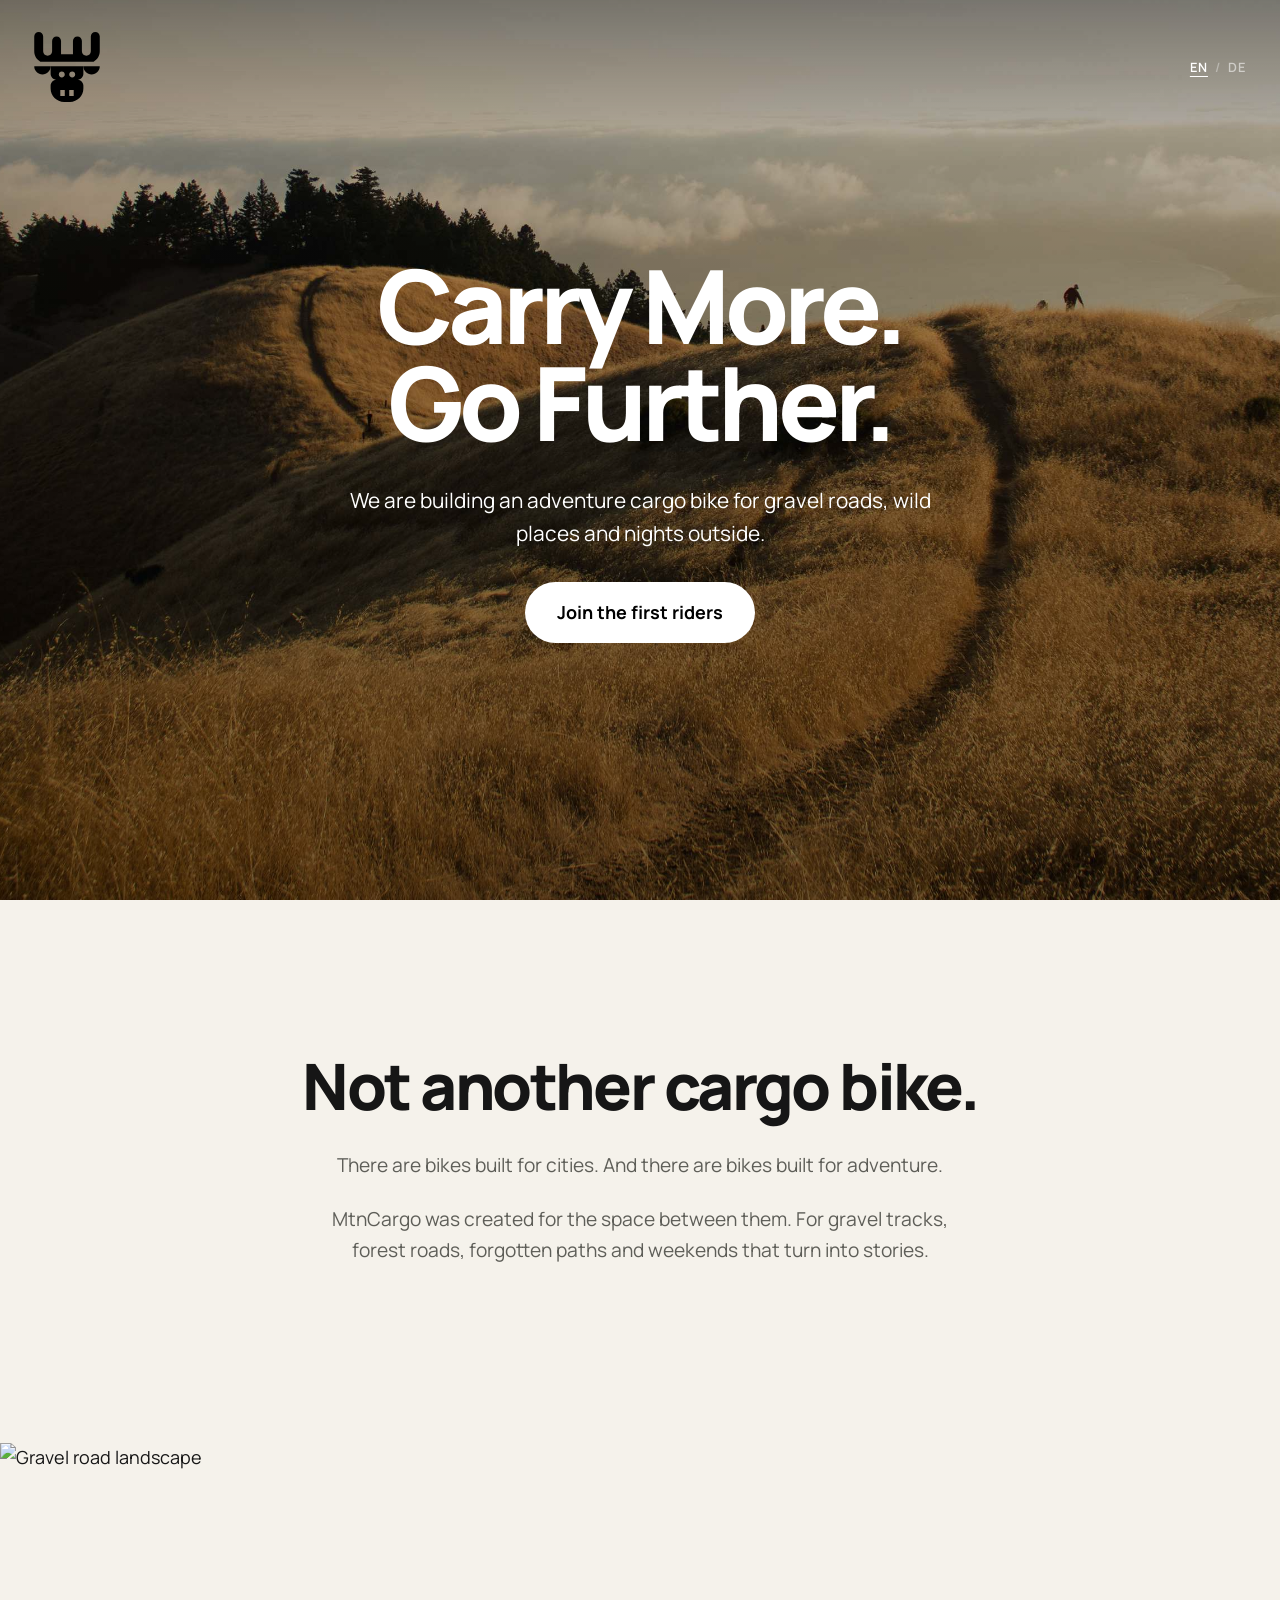
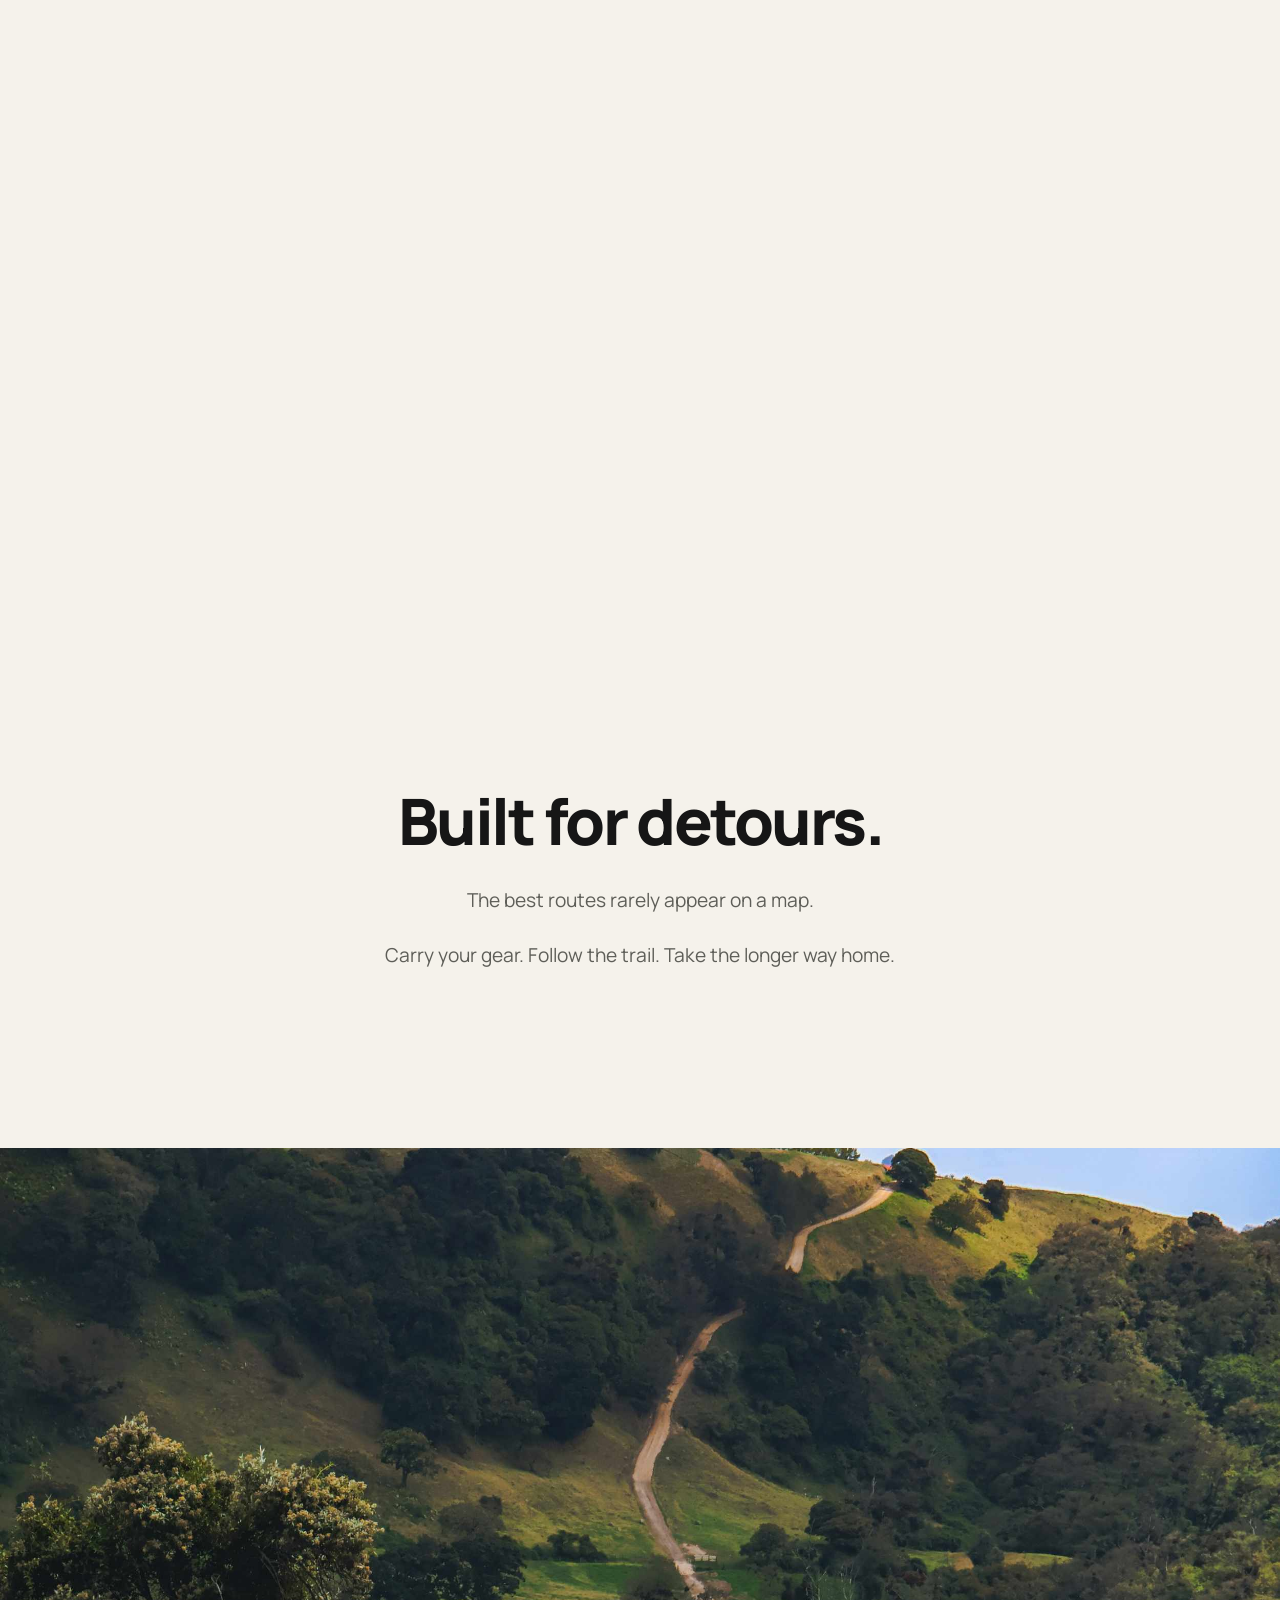
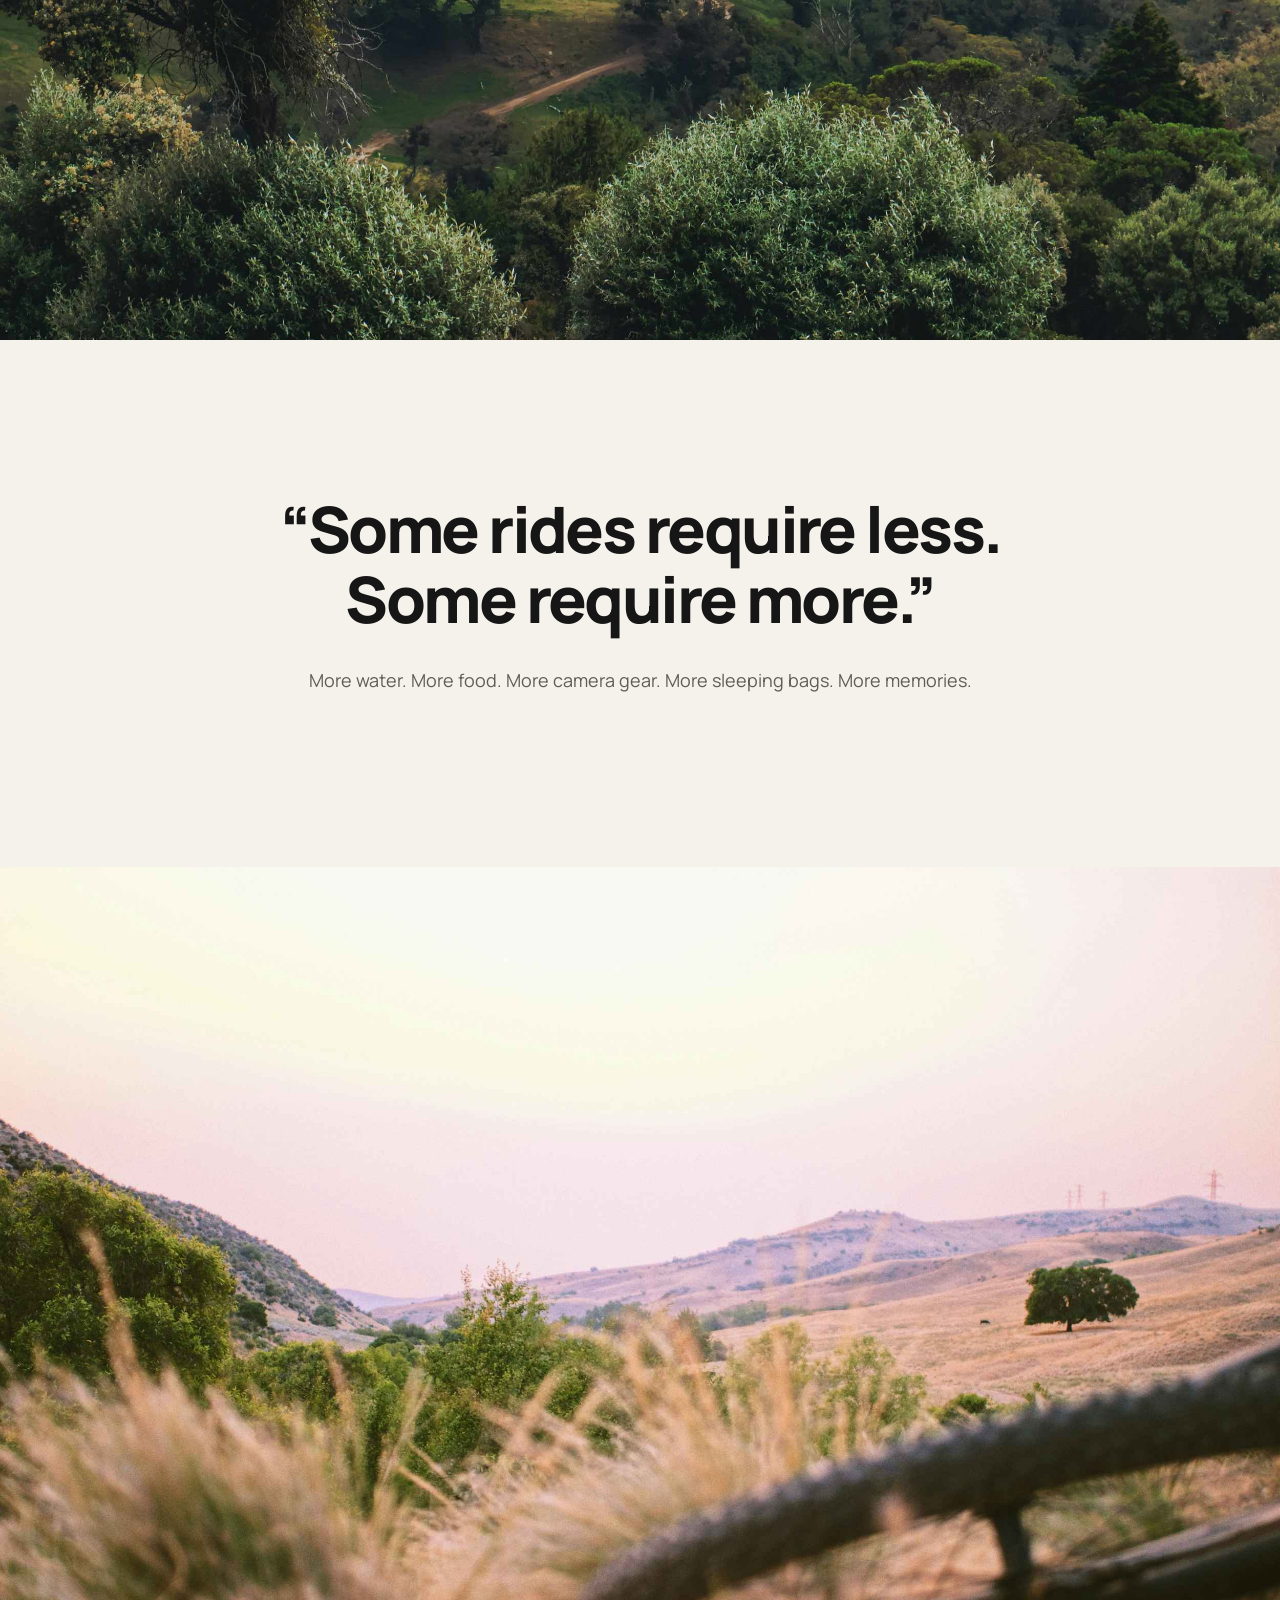
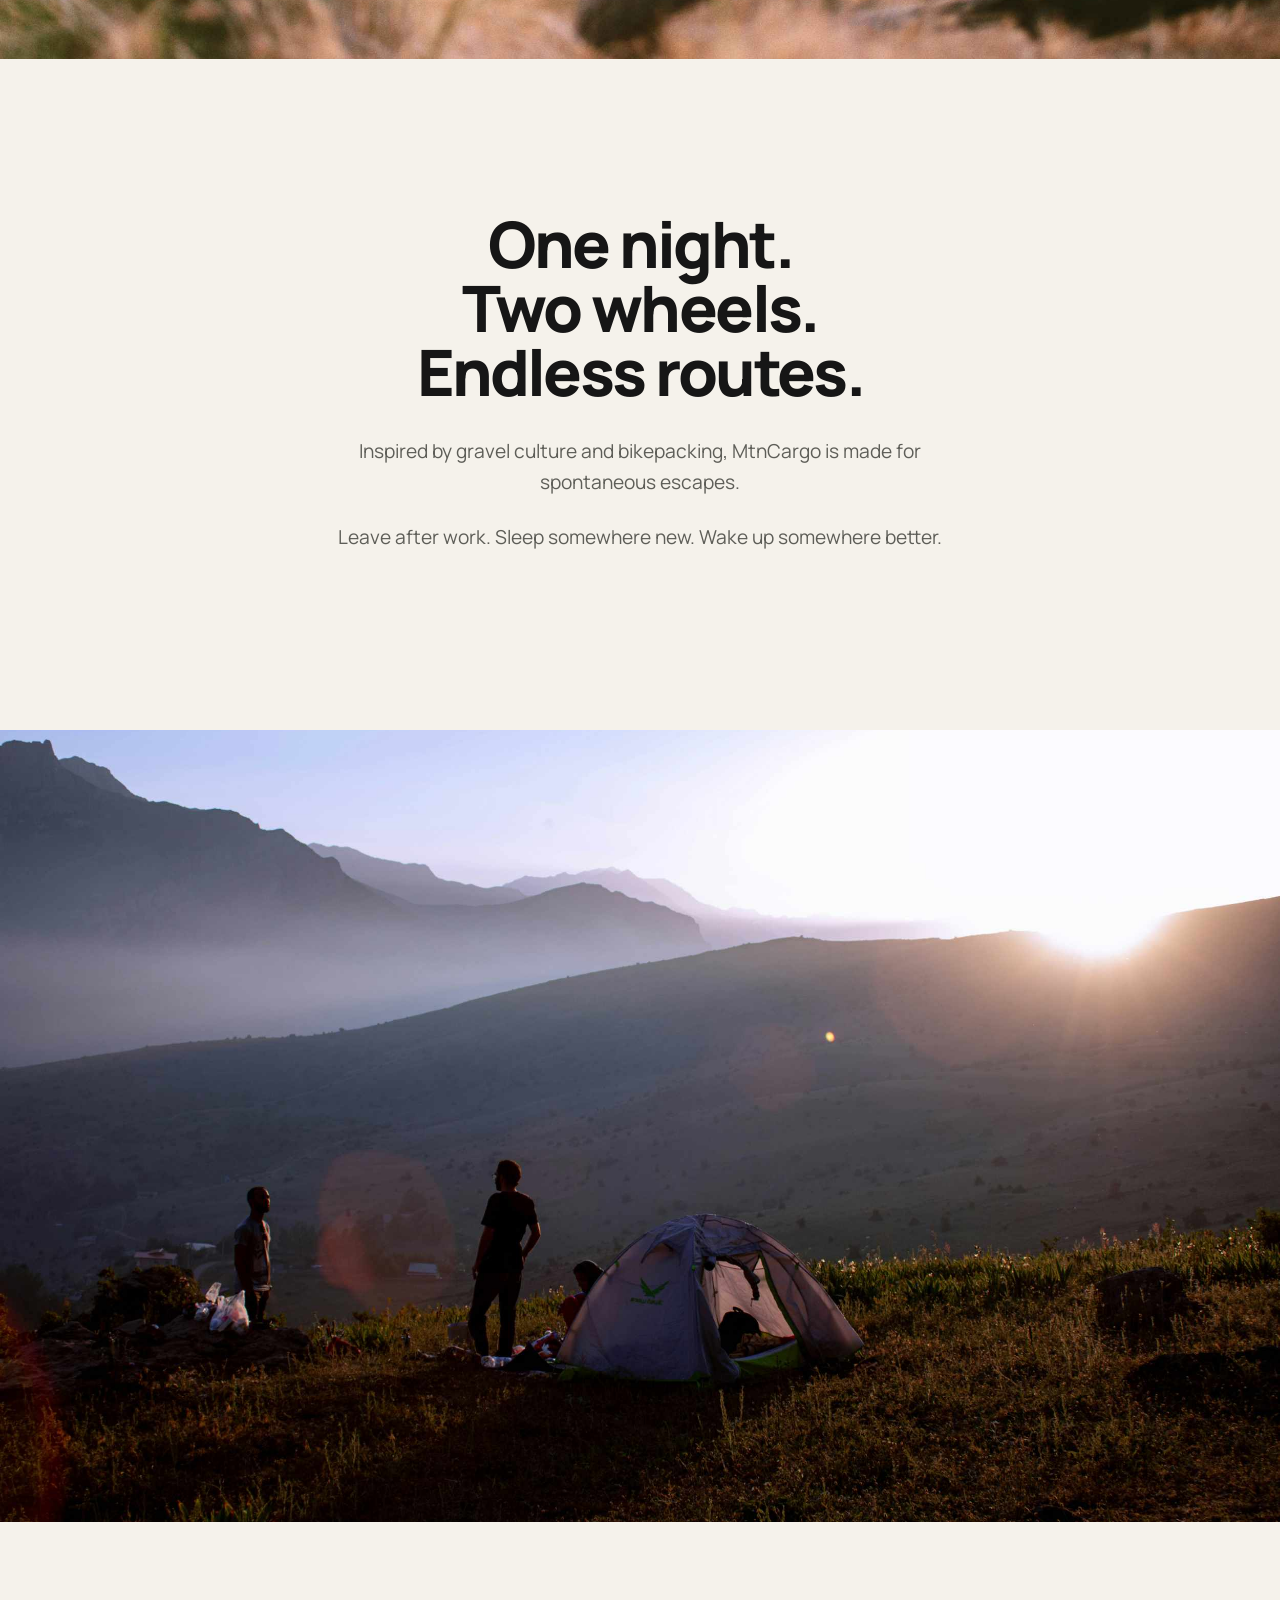
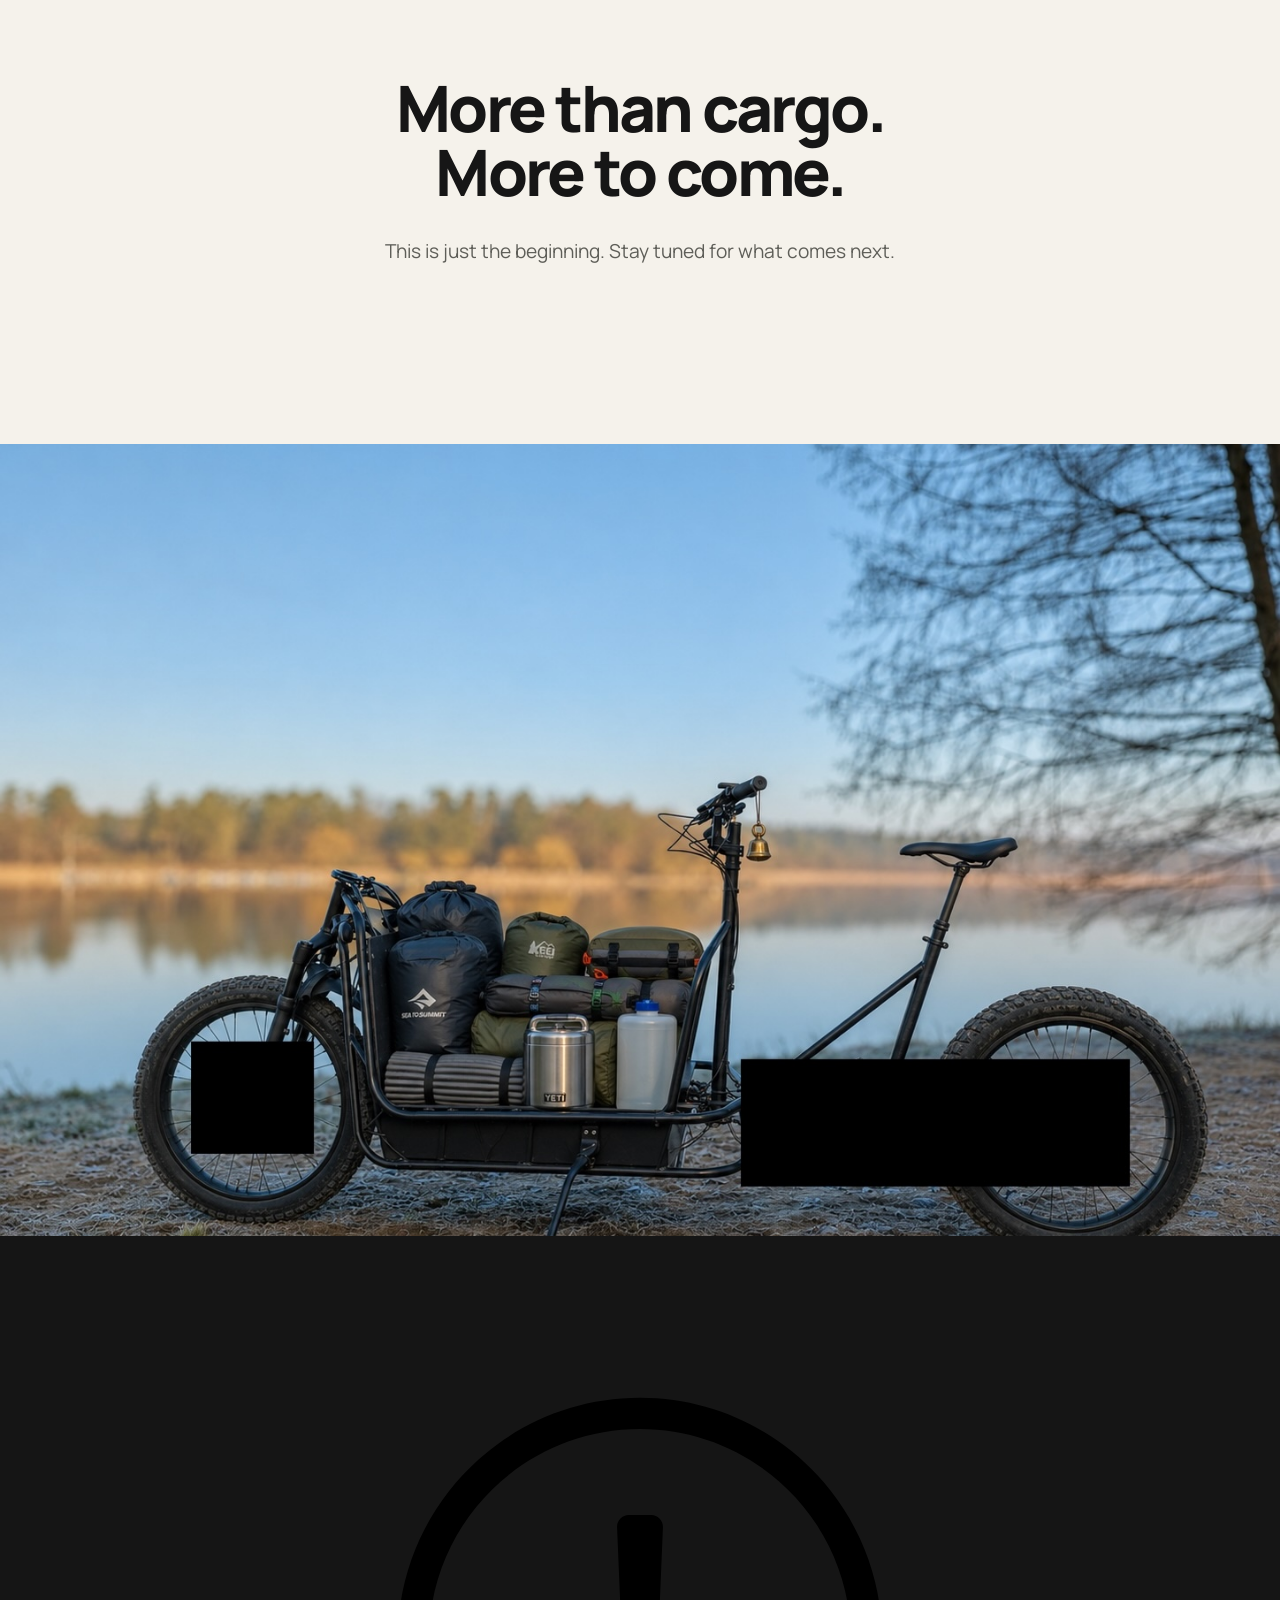
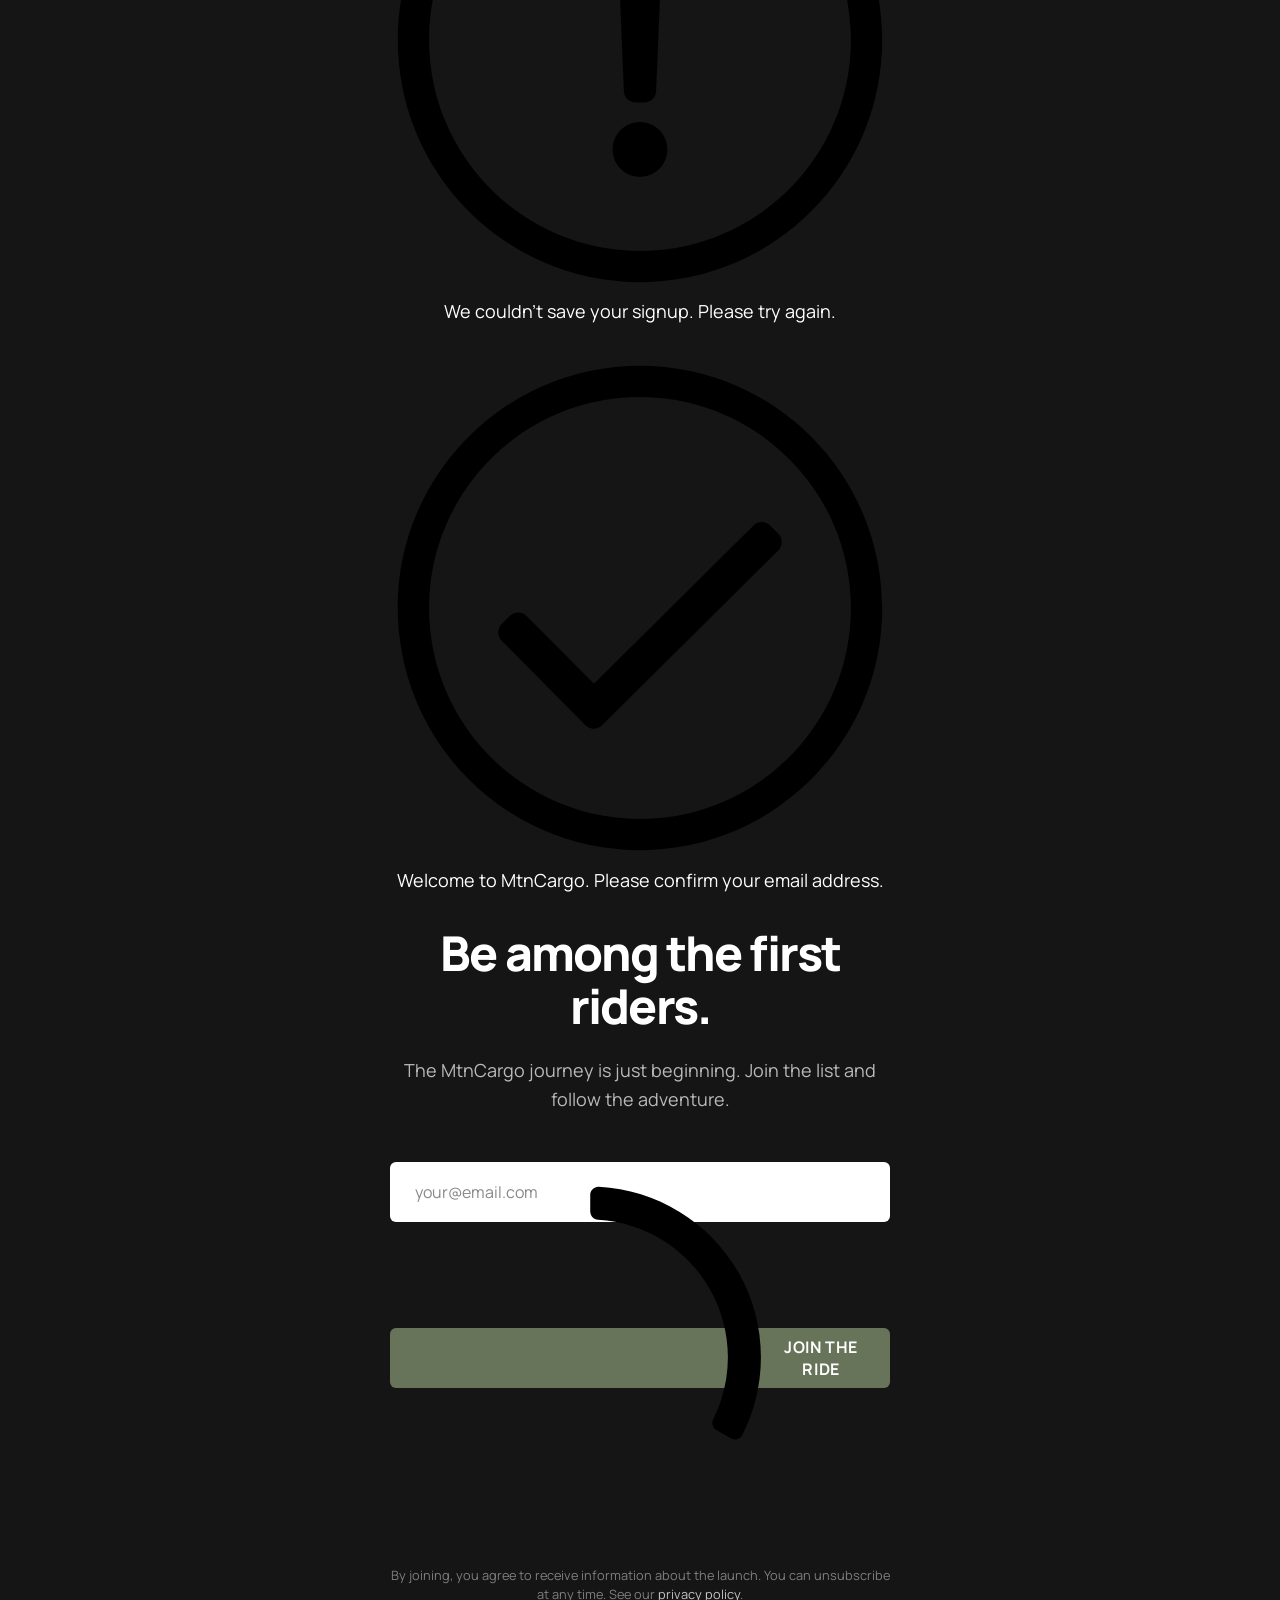
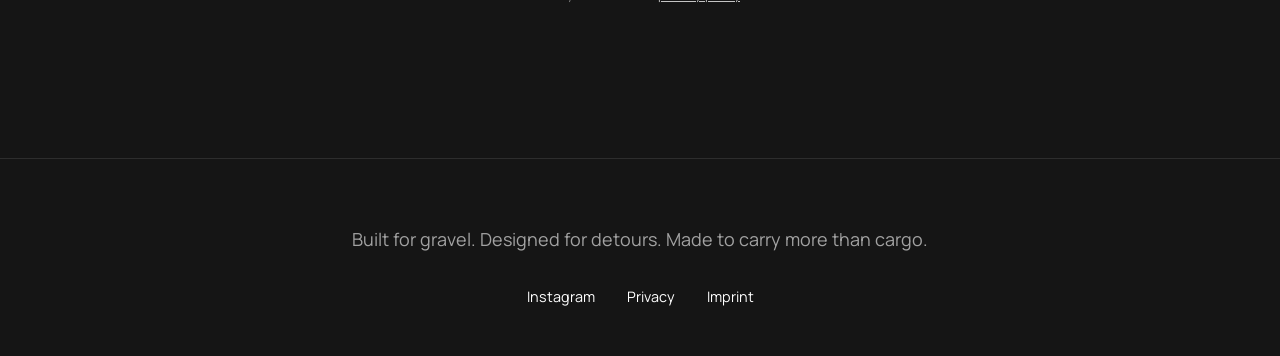
==== commit 366d3769: "Self-host Manrope, drop Google Fonts, enlarge image sections Fonts - Add fonts/manrope-variable.woff" ====
--- a/index.html
+++ b/index.html
@@ -25,9 +25,8 @@
 <script src="i18n.js"></script>
 <script>window.MtnI18n.initPage();</script>
 
-<link rel="preconnect" href="https://fonts.googleapis.com">
-<link rel="preconnect" href="https://fonts.gstatic.com" crossorigin>
-<link href="https://fonts.googleapis.com/css2?family=Manrope:wght@400;500;600;700;800&display=swap" rel="stylesheet">
+<!-- Manrope is self-hosted (see style.css) — no request to Google. -->
+<link rel="preload" href="fonts/manrope-variable.woff2" as="font" type="font/woff2" crossorigin>
 
 <link rel="stylesheet" href="https://sibforms.com/forms/end-form/build/sib-styles.css">
 <link rel="stylesheet" href="style.css">
--- a/style.css
+++ b/style.css
@@ -1,6 +1,22 @@
 /* =====================================================================
    MtnCargo — main stylesheet
    ===================================================================== */
+
+
+/* ---------- Font ----------
+   Manrope is self-hosted so that no visitor data is sent to Google.
+   One variable file covers every weight from 200 to 800, subset to
+   Latin + Latin Extended (32 KB). Licence: SIL Open Font License 1.1,
+   see fonts/OFL.txt.
+   -------------------------------------------------------------- */
+
+@font-face {
+    font-family: "Manrope";
+    src: url("fonts/manrope-variable.woff2") format("woff2");
+    font-weight: 200 800;
+    font-style: normal;
+    font-display: swap;
+}
 
 
 /* ---------- Design tokens ---------- */
@@ -264,7 +280,7 @@
 
 .image-section {
     width: 100%;
-    height: min(80vh, 900px);
+    height: min(88vh, 990px);
     overflow: hidden;
 }
 
@@ -591,7 +607,7 @@
     }
 
     .image-section {
-        height: 65vh;
+        height: 72vh;
     }
 
     .footer nav {
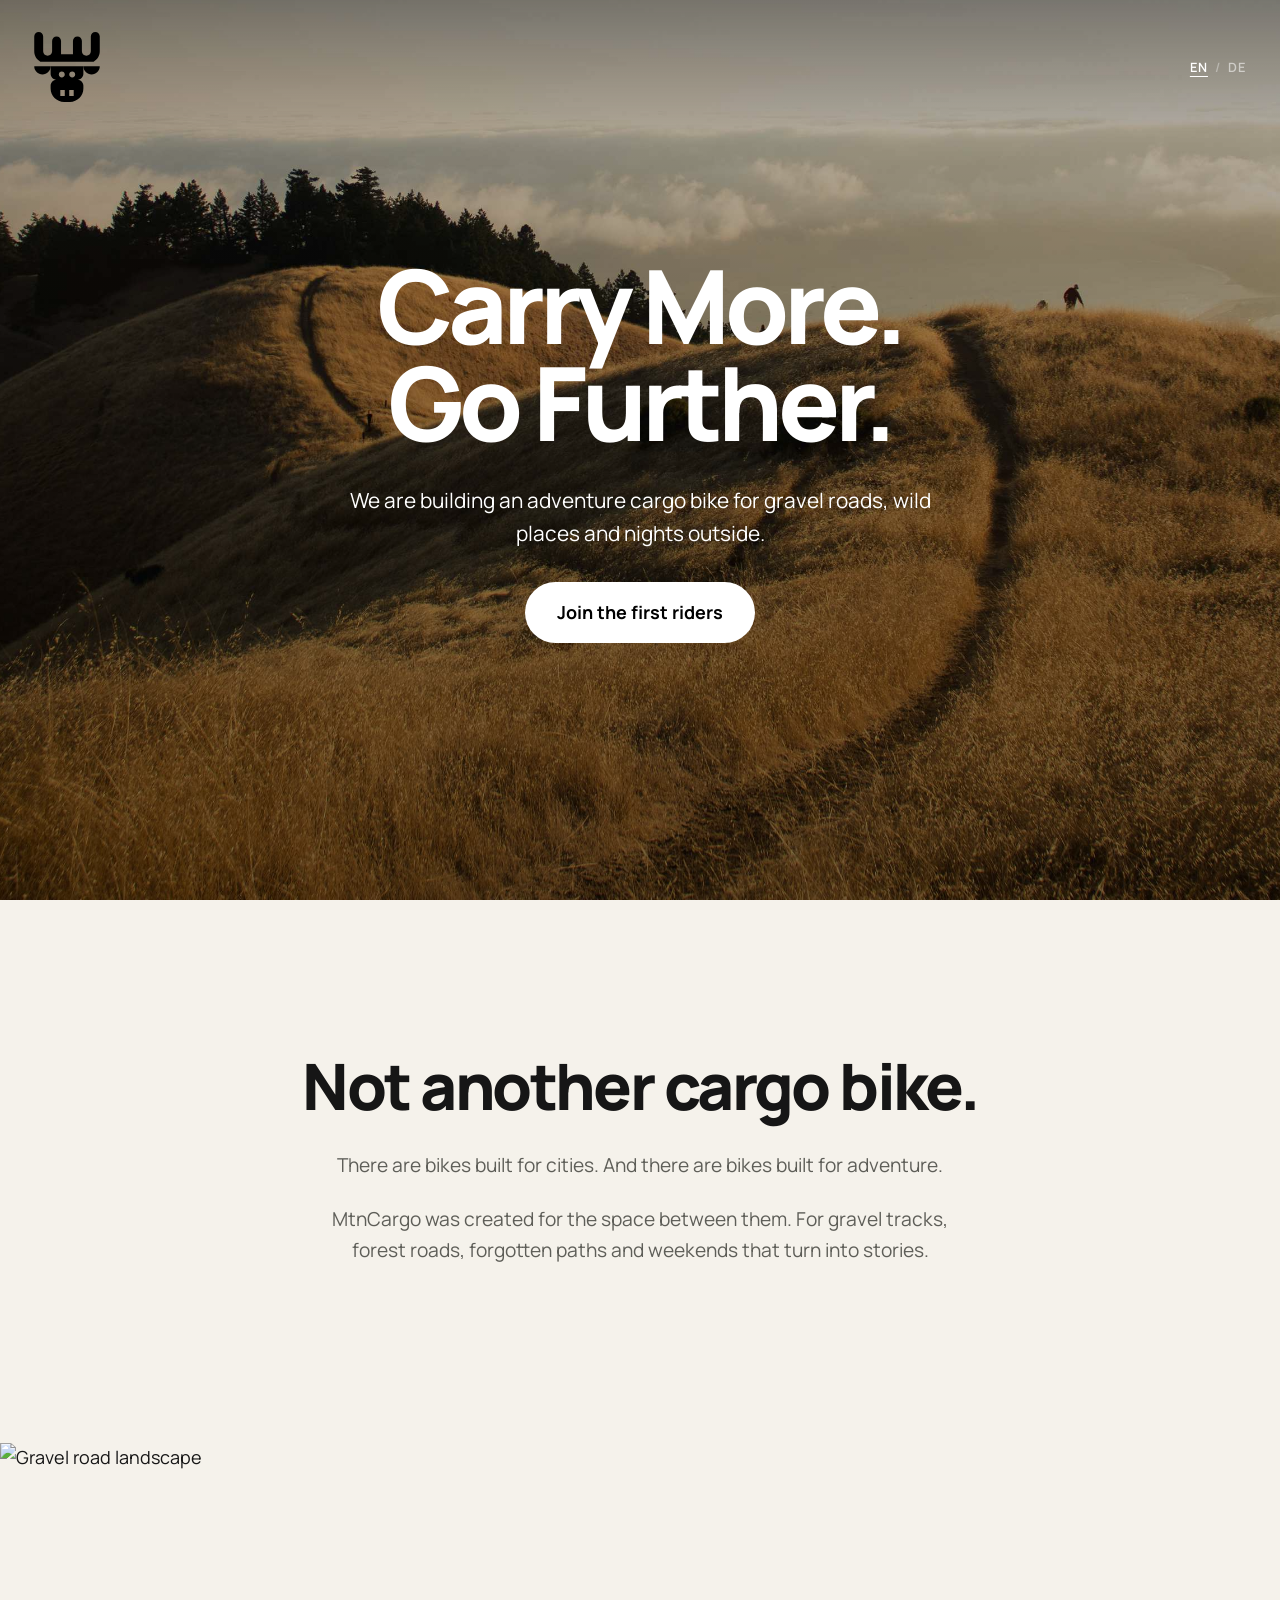
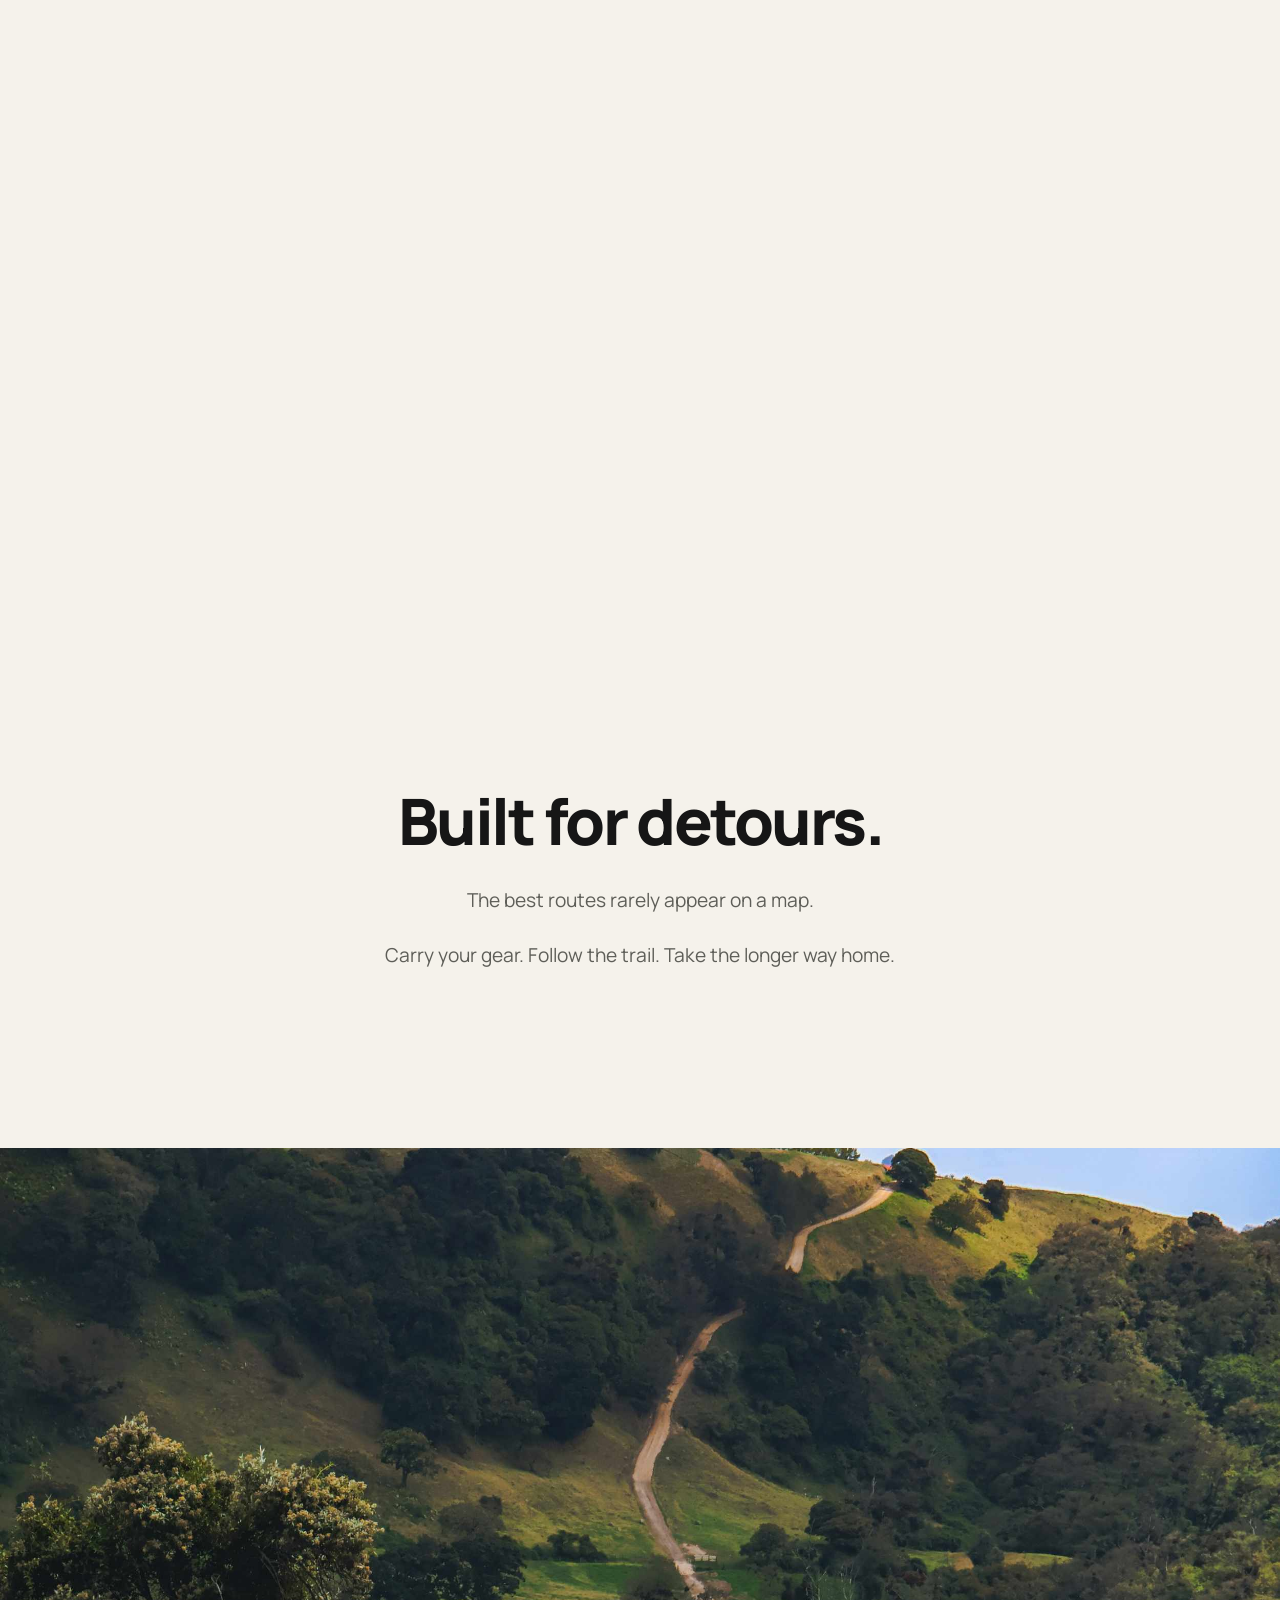
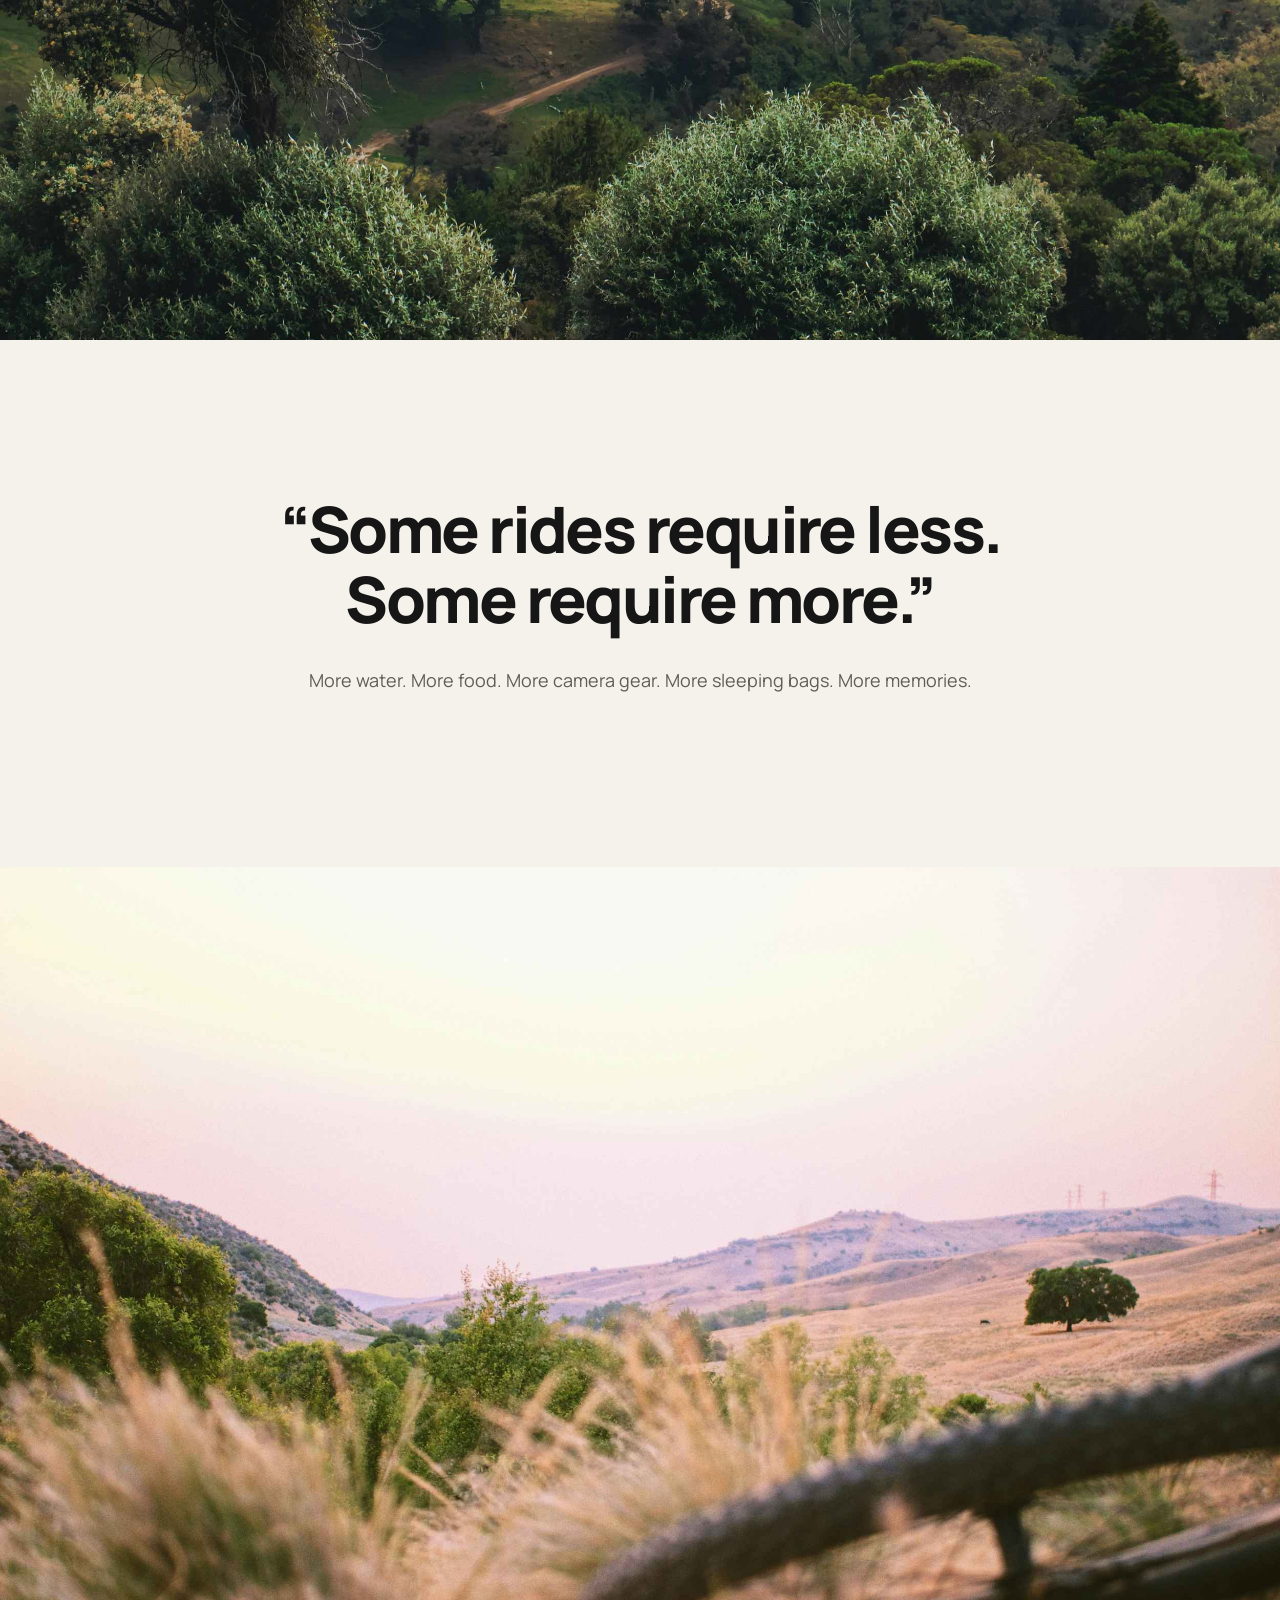
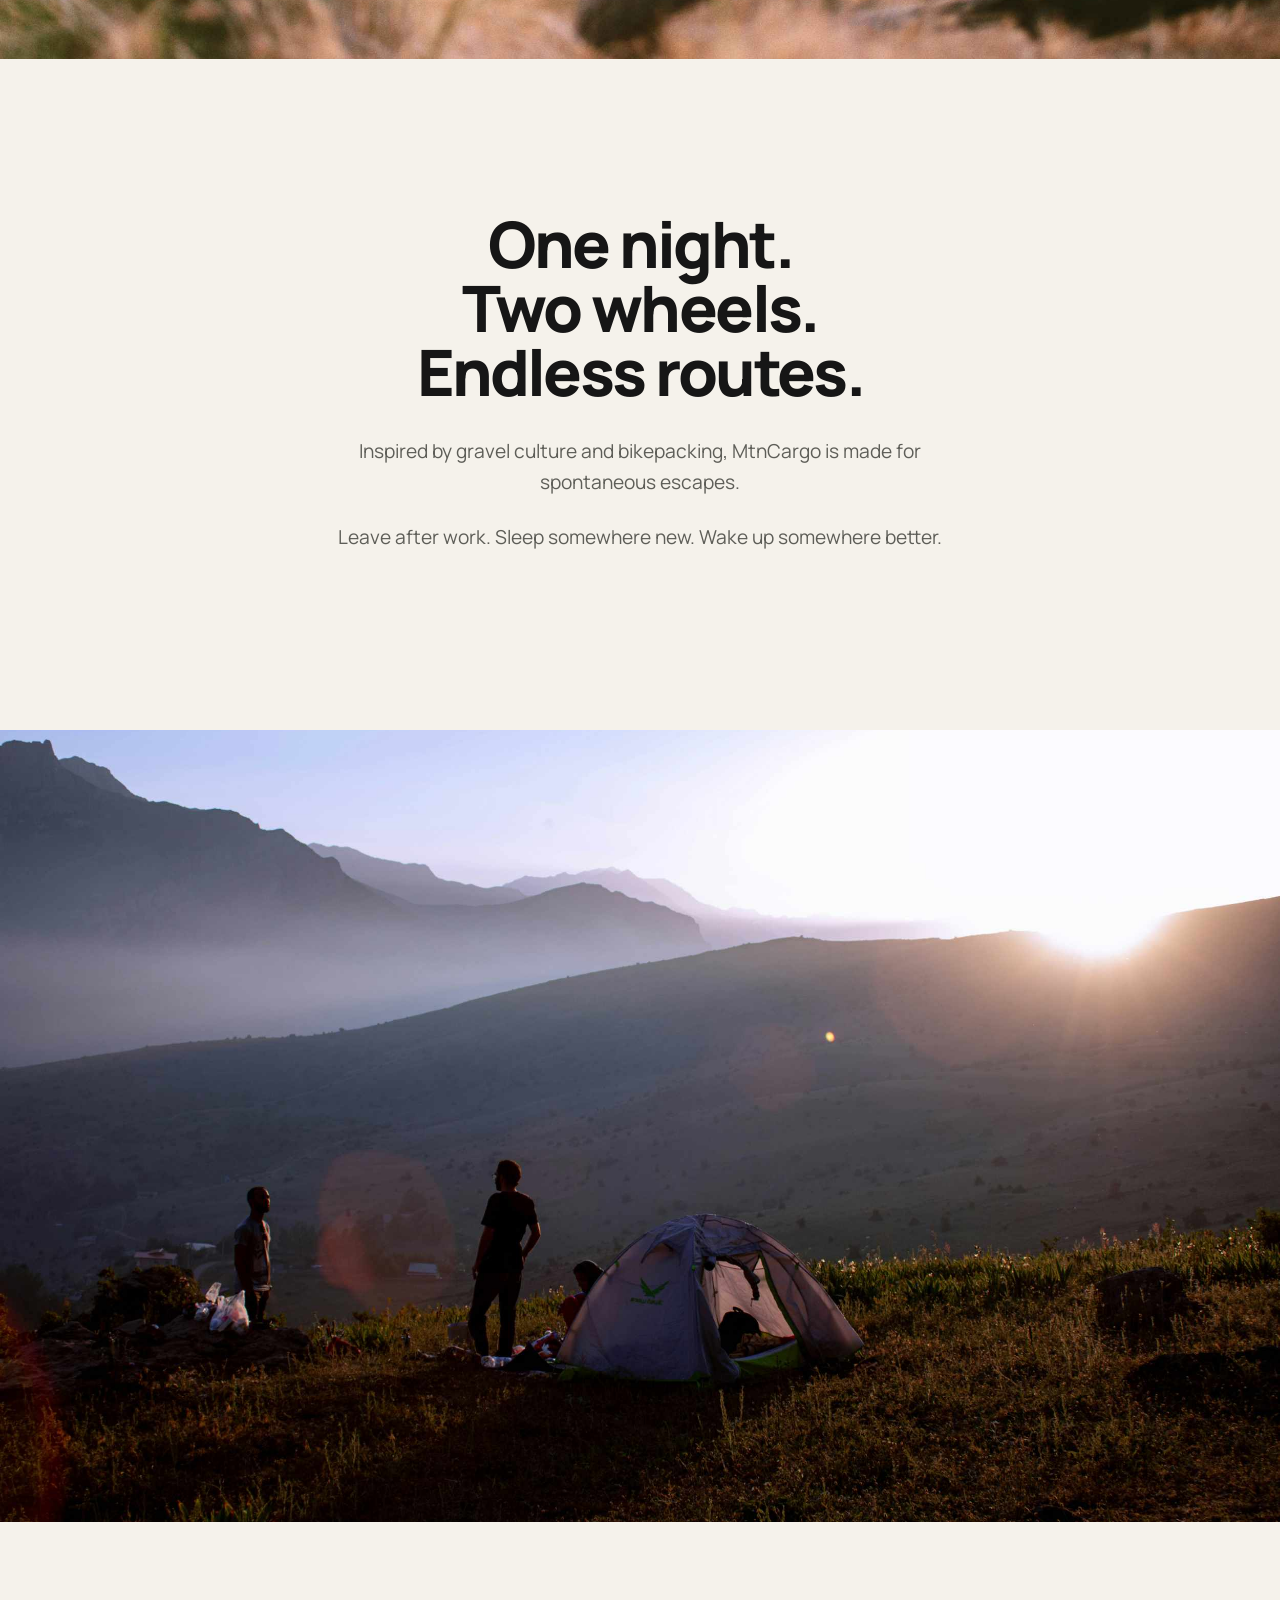
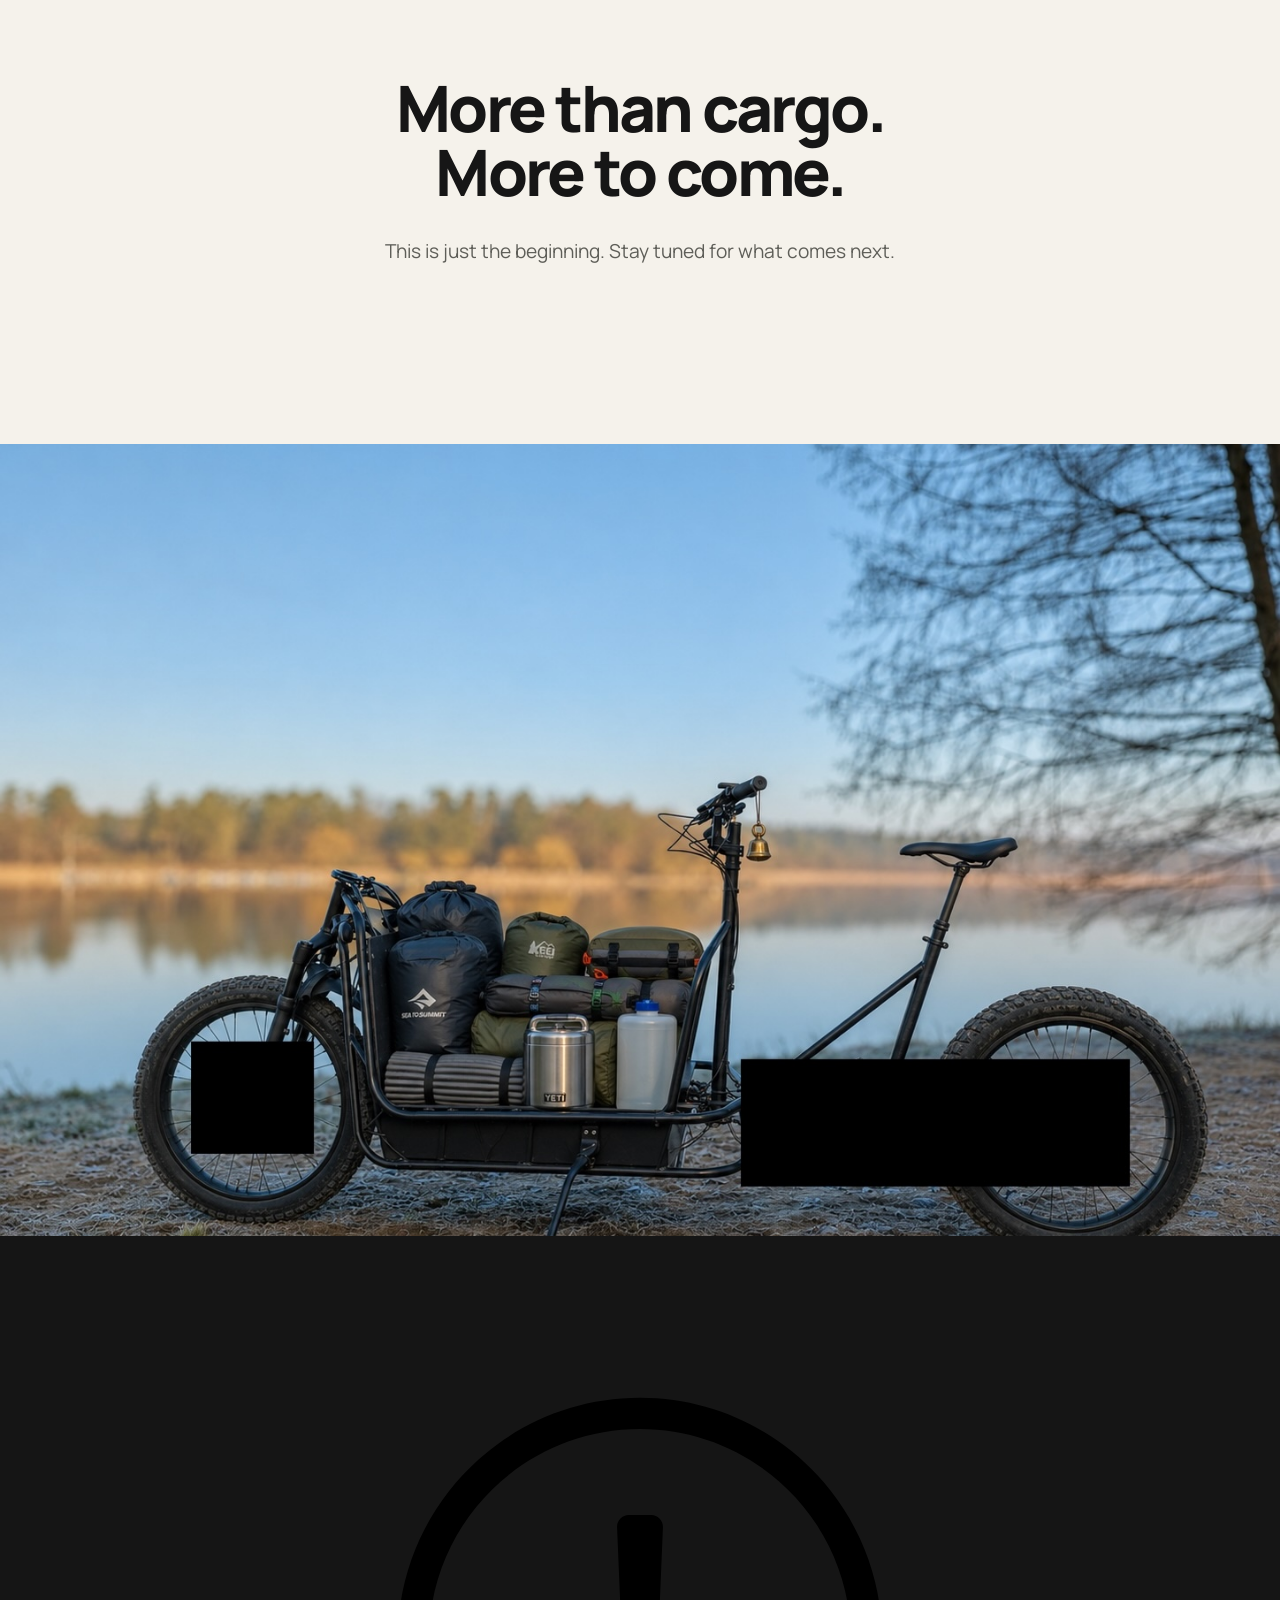
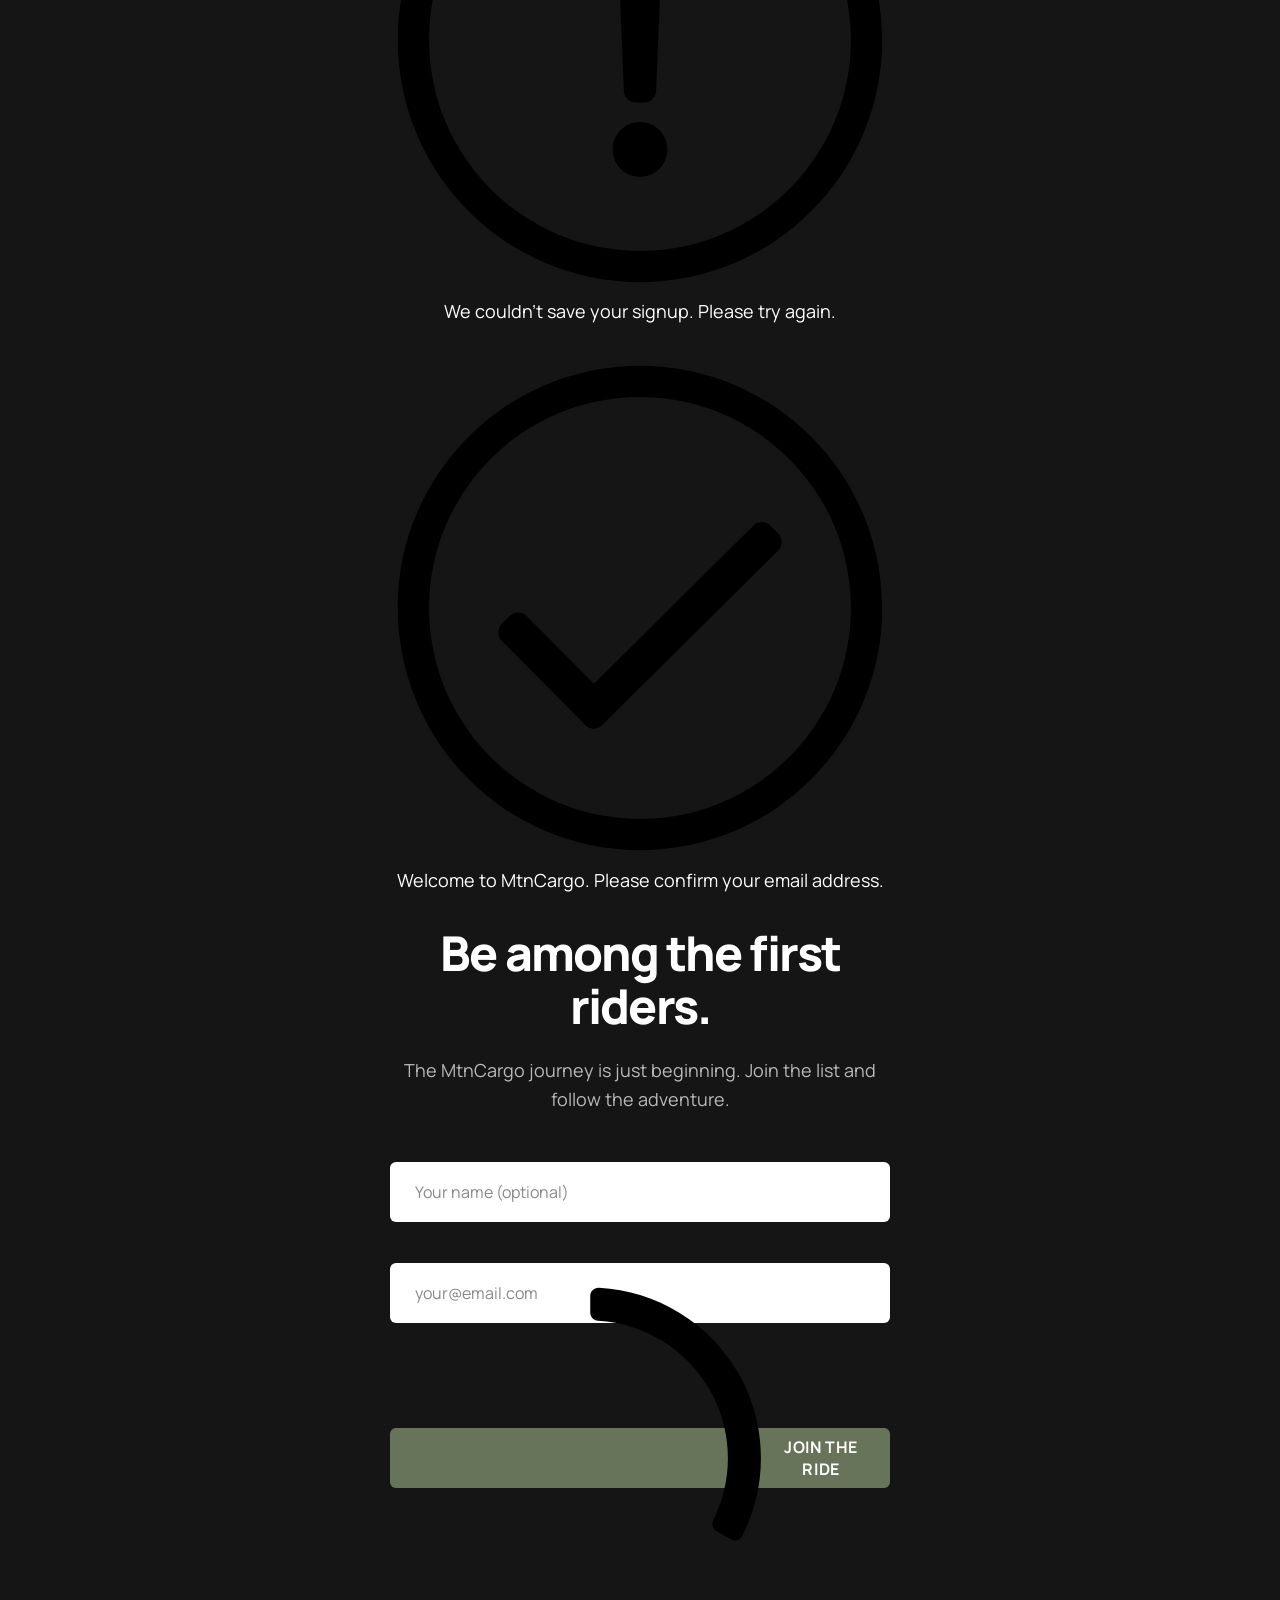
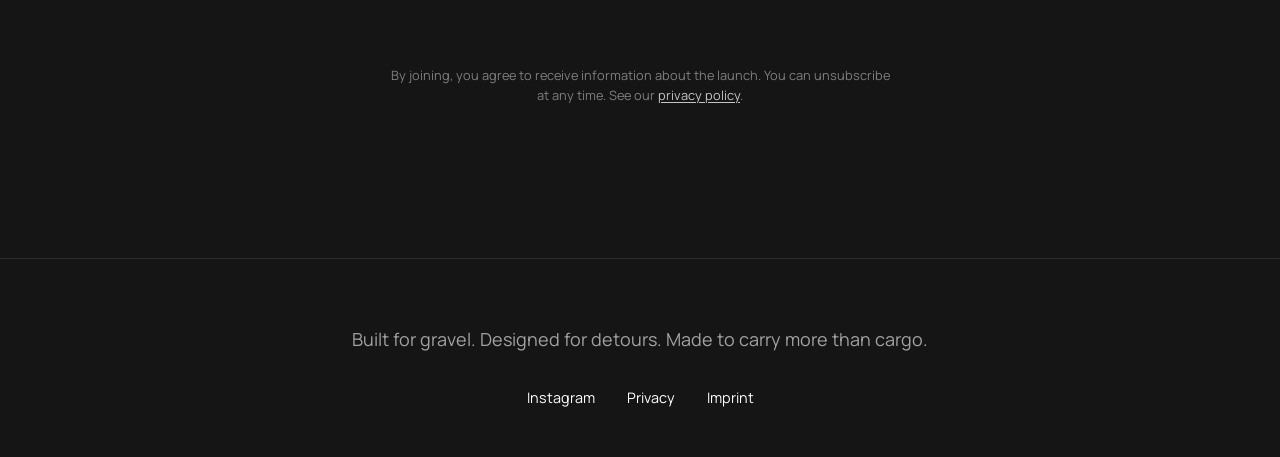
==== commit dd762dcc: "Add an optional name field to the signup form - Add the VORNAME field above the email input, using t" ====
--- a/index.html
+++ b/index.html
@@ -180,6 +180,7 @@
 
       <form id="sib-form"
             method="POST"
+            novalidate
             action="https://80e0b772.sibforms.com/serve/[base64]"
             data-type="subscription">
 
@@ -191,14 +192,44 @@
           <div class="form__entry entry_block">
             <div class="form__label-row">
 
-              <label class="entry__label" for="EMAIL" data-required="*" data-i18n="form_email_label">Email</label>
+              <!-- The label is hidden by CSS in this design, but screen
+                   readers still read it — so it carries the friendly
+                   wording while the placeholder stays short. -->
+              <label class="entry__label" for="VORNAME" data-i18n="form_name_label">What should we call you?</label>
 
               <div class="entry__field">
-                <!-- type stays "text": Brevo's main.js does its own
-                     validation and native browser validation would fire
-                     first and show a competing message. -->
+                <!-- Optional on purpose: a waitlist should ask for as
+                     little as it can get away with. -->
                 <input class="input"
                        type="text"
+                       id="VORNAME"
+                       name="VORNAME"
+                       maxlength="200"
+                       autocomplete="given-name"
+                       value=""
+                       placeholder="Your name (optional)"
+                       data-i18n-attr="placeholder:form_name_placeholder">
+              </div>
+
+            </div>
+
+            <label class="entry__error entry__error--primary"></label>
+          </div>
+        </div>
+
+        <div class="sib-input sib-form-block">
+          <div class="form__entry entry_block">
+            <div class="form__label-row">
+
+              <label class="entry__label" for="EMAIL" data-required="*" data-i18n="form_email_label">Email</label>
+
+              <div class="entry__field">
+                <!-- type="email" makes the browser offer the visitor's
+                     saved email addresses. The form carries "novalidate"
+                     so Brevo's own validation messages stay authoritative
+                     instead of the browser's native bubble. -->
+                <input class="input"
+                       type="email"
                        id="EMAIL"
                        name="EMAIL"
                        autocomplete="email"
--- a/style.css
+++ b/style.css
@@ -145,6 +145,12 @@
     object-fit: contain;
 }
 
+/* logo.svg is solid black, which disappears on the dark header of the
+   legal pages. Inverting turns it white. */
+.site-header--solid .logo img {
+    filter: invert(1);
+}
+
 
 /* ---------- Language switch ---------- */
 
@@ -391,6 +397,11 @@
 
 .mtn-form .form__entry {
     padding: 0 !important;
+}
+
+/* Gap between the name and email fields. */
+.mtn-form .sib-input + .sib-input {
+    margin-top: 12px;
 }
 
 .mtn-form input.input {
@@ -528,9 +539,44 @@
     color: var(--text);
 }
 
+.legal-content hr {
+    height: 0;
+    margin: 4rem 0;
+    border: 0;
+    border-top: 1px solid rgba(0, 0, 0, .12);
+}
+
 .legal-back {
     margin-top: 4rem;
     font-size: .95rem;
+}
+
+
+/* ---------- Signup confirmation page ----------
+   Shows German and English one after the other, because visitors arrive
+   from an email link and may have no stored language preference.
+   -------------------------------------------------------------- */
+
+.legal--confirmed {
+    padding-top: var(--space-lg);
+    padding-bottom: var(--space-lg);
+    text-align: center;
+}
+
+.legal--confirmed .legal-content h1 {
+    margin-bottom: 1.5rem;
+}
+
+.legal--confirmed .legal-content p {
+    max-width: 34rem;
+    margin-left: auto;
+    margin-right: auto;
+    font-size: 1.05rem;
+}
+
+.legal--confirmed .legal-content hr {
+    max-width: 4rem;
+    margin: 4rem auto;
 }
 
 .legal-back a {
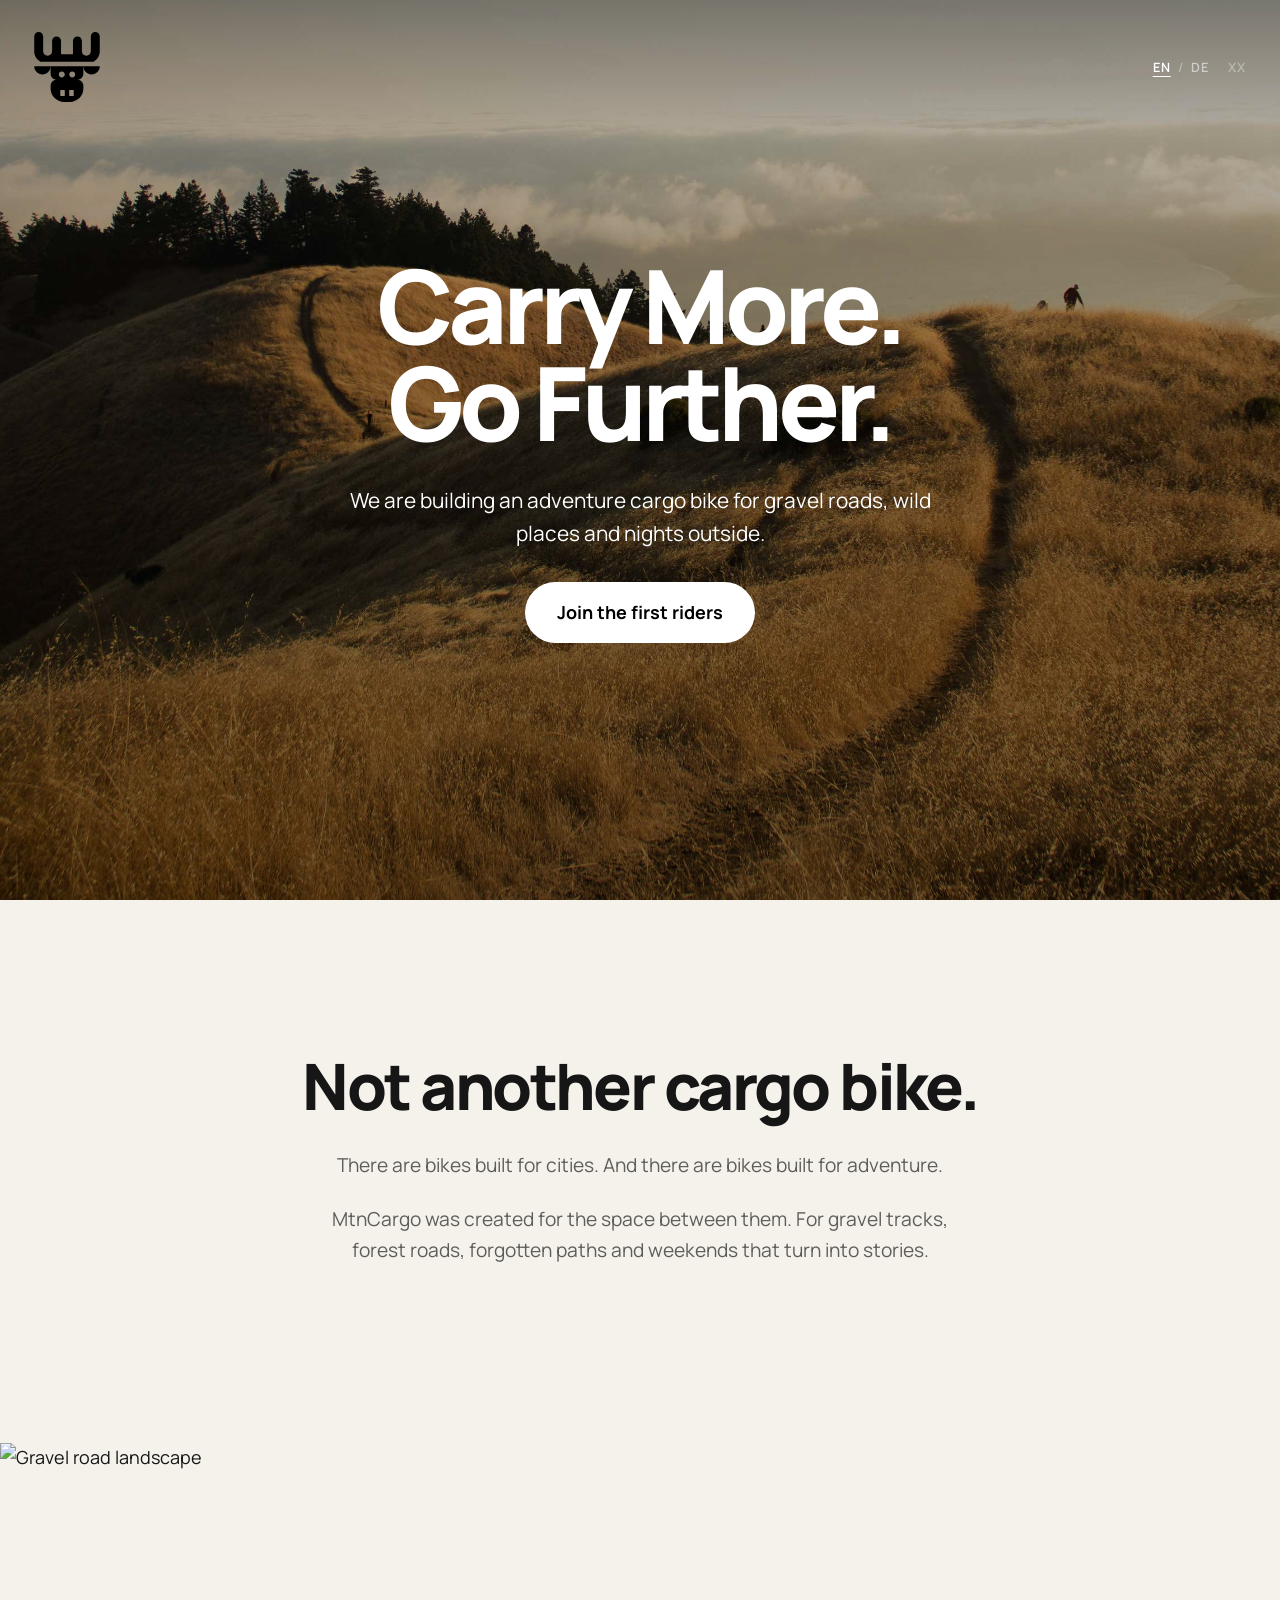
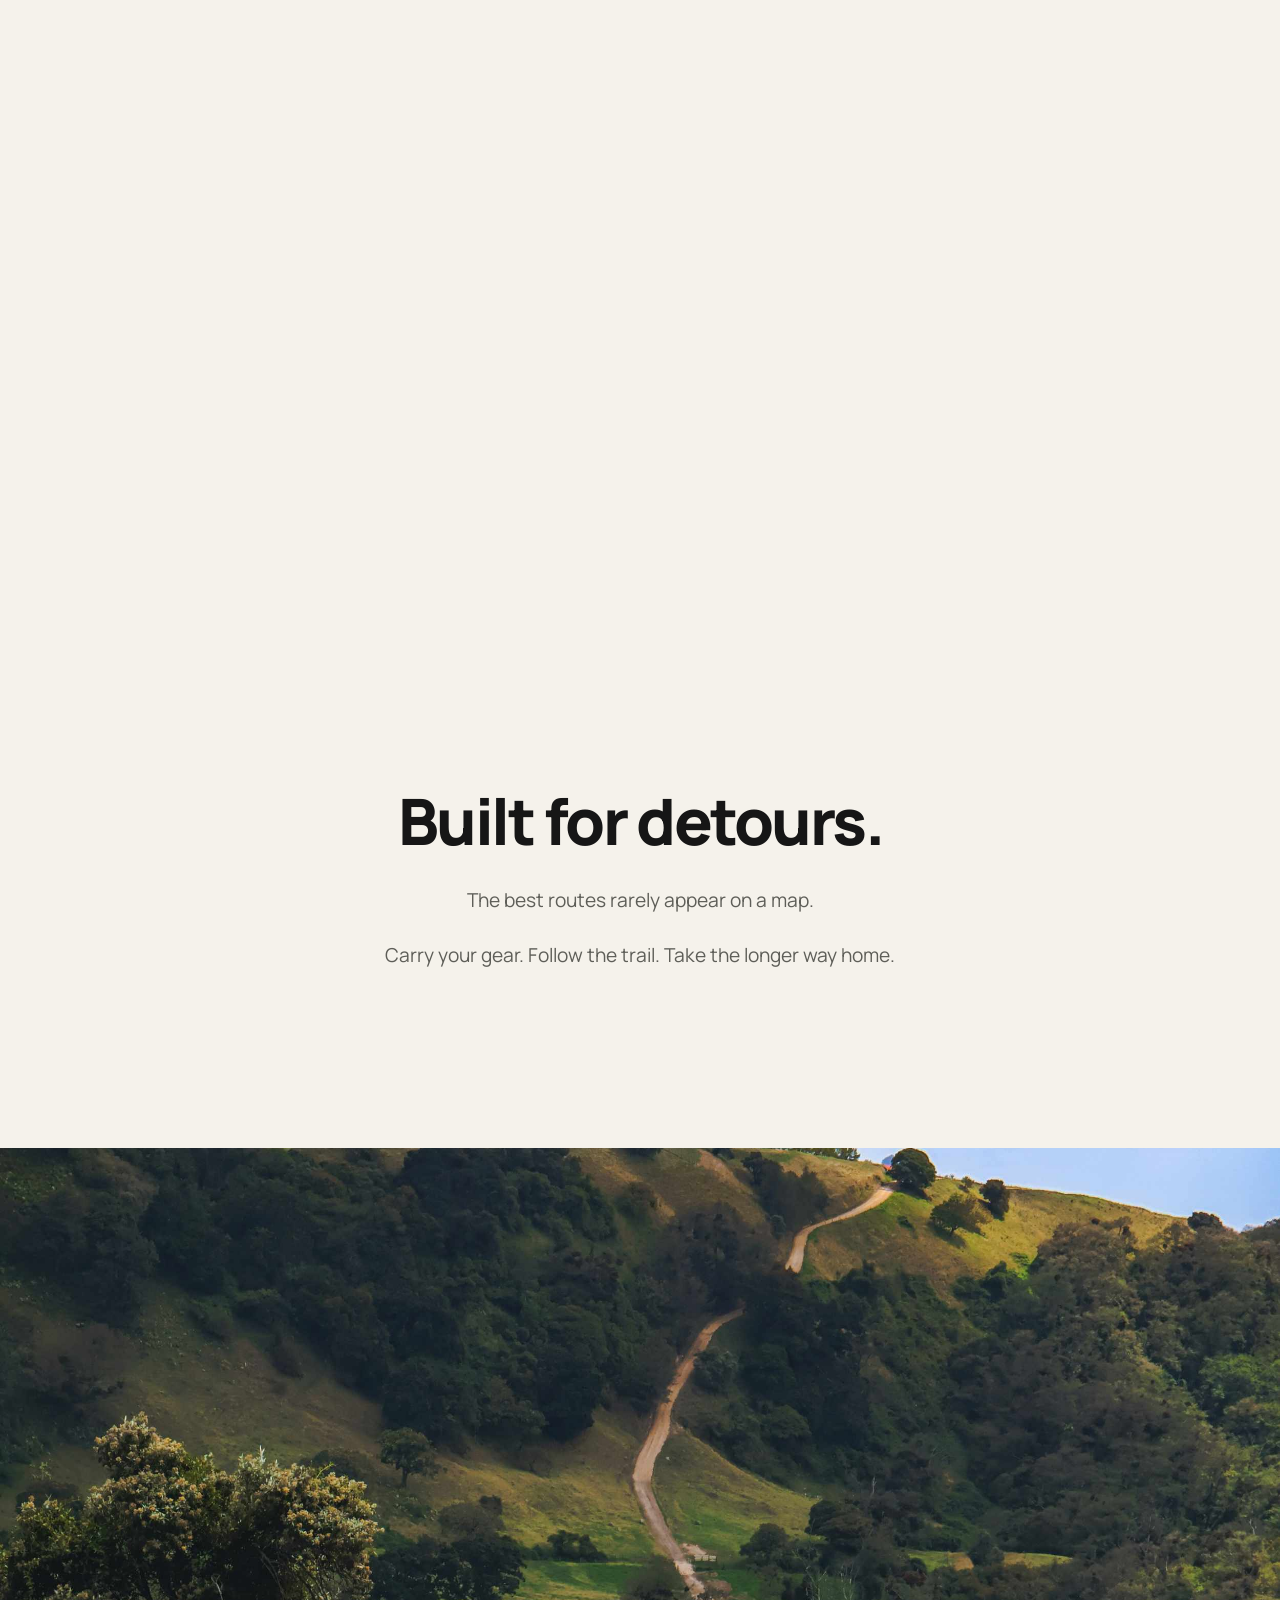
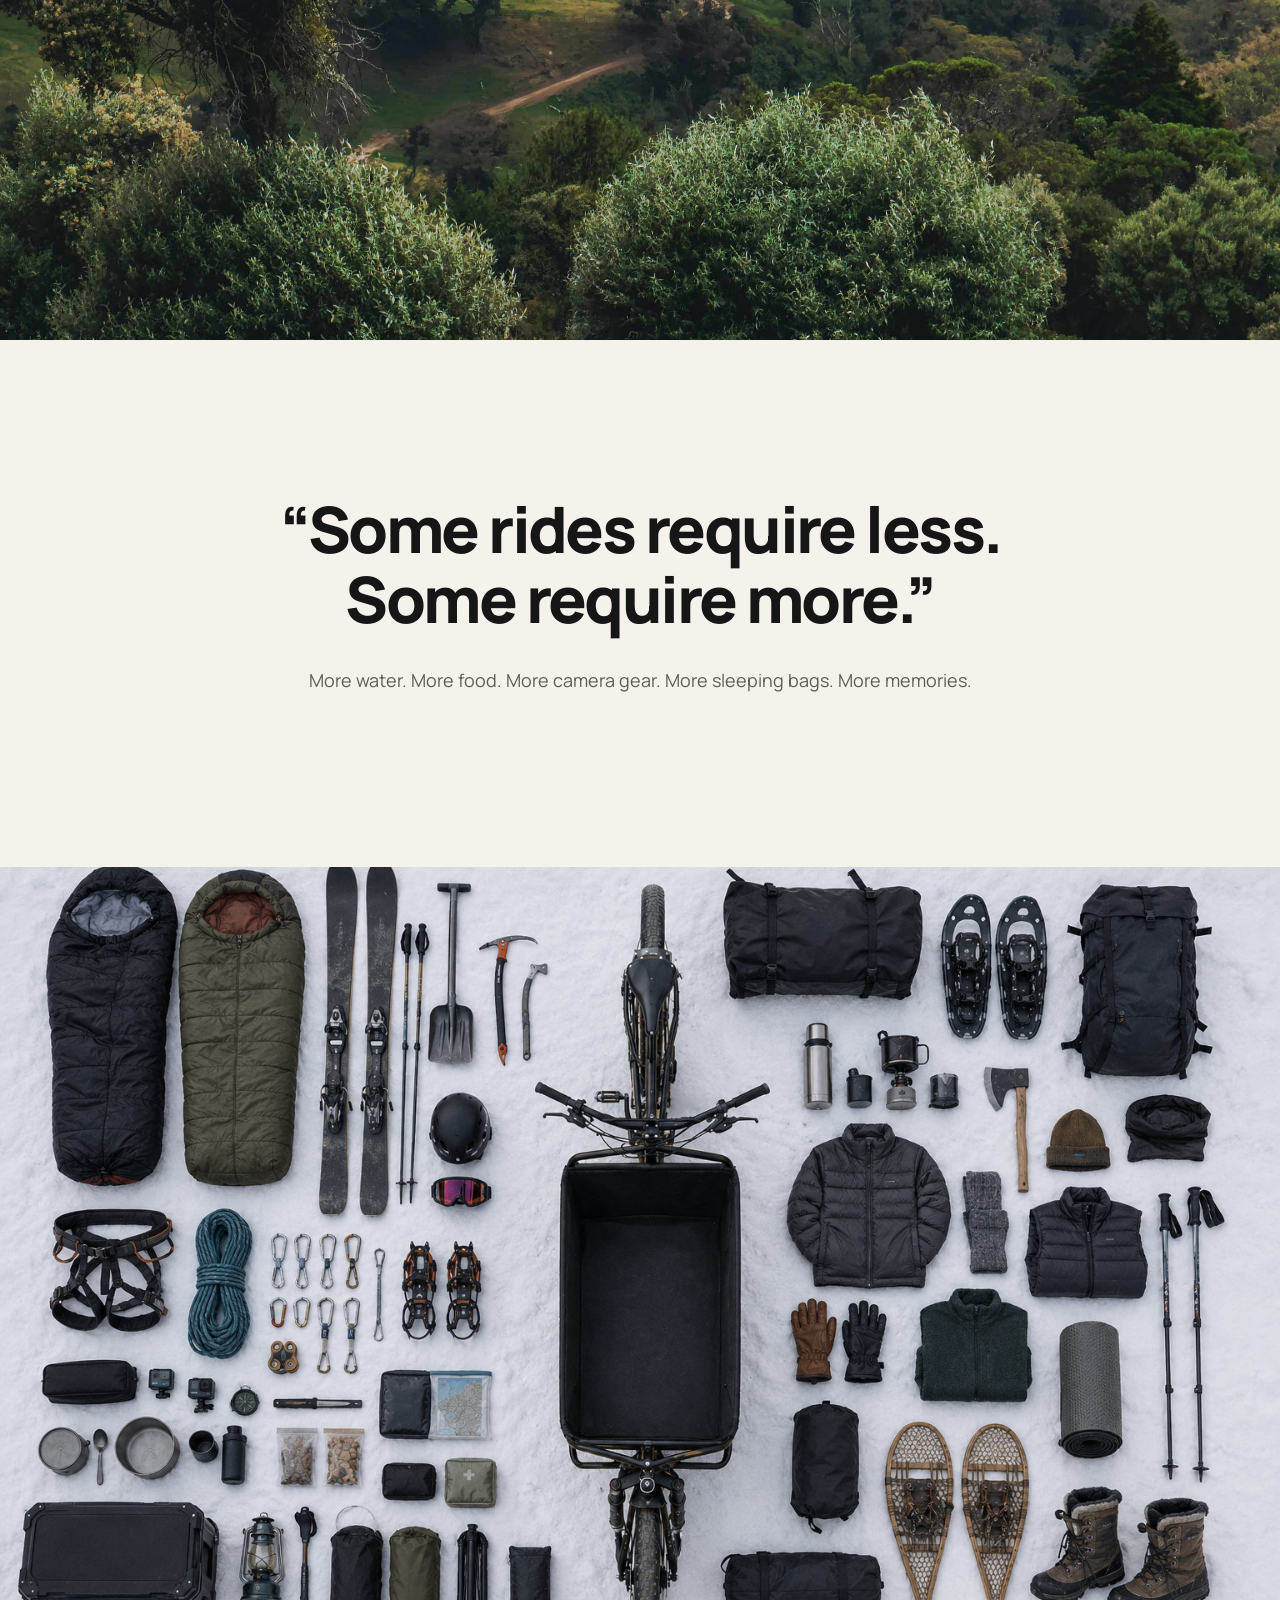
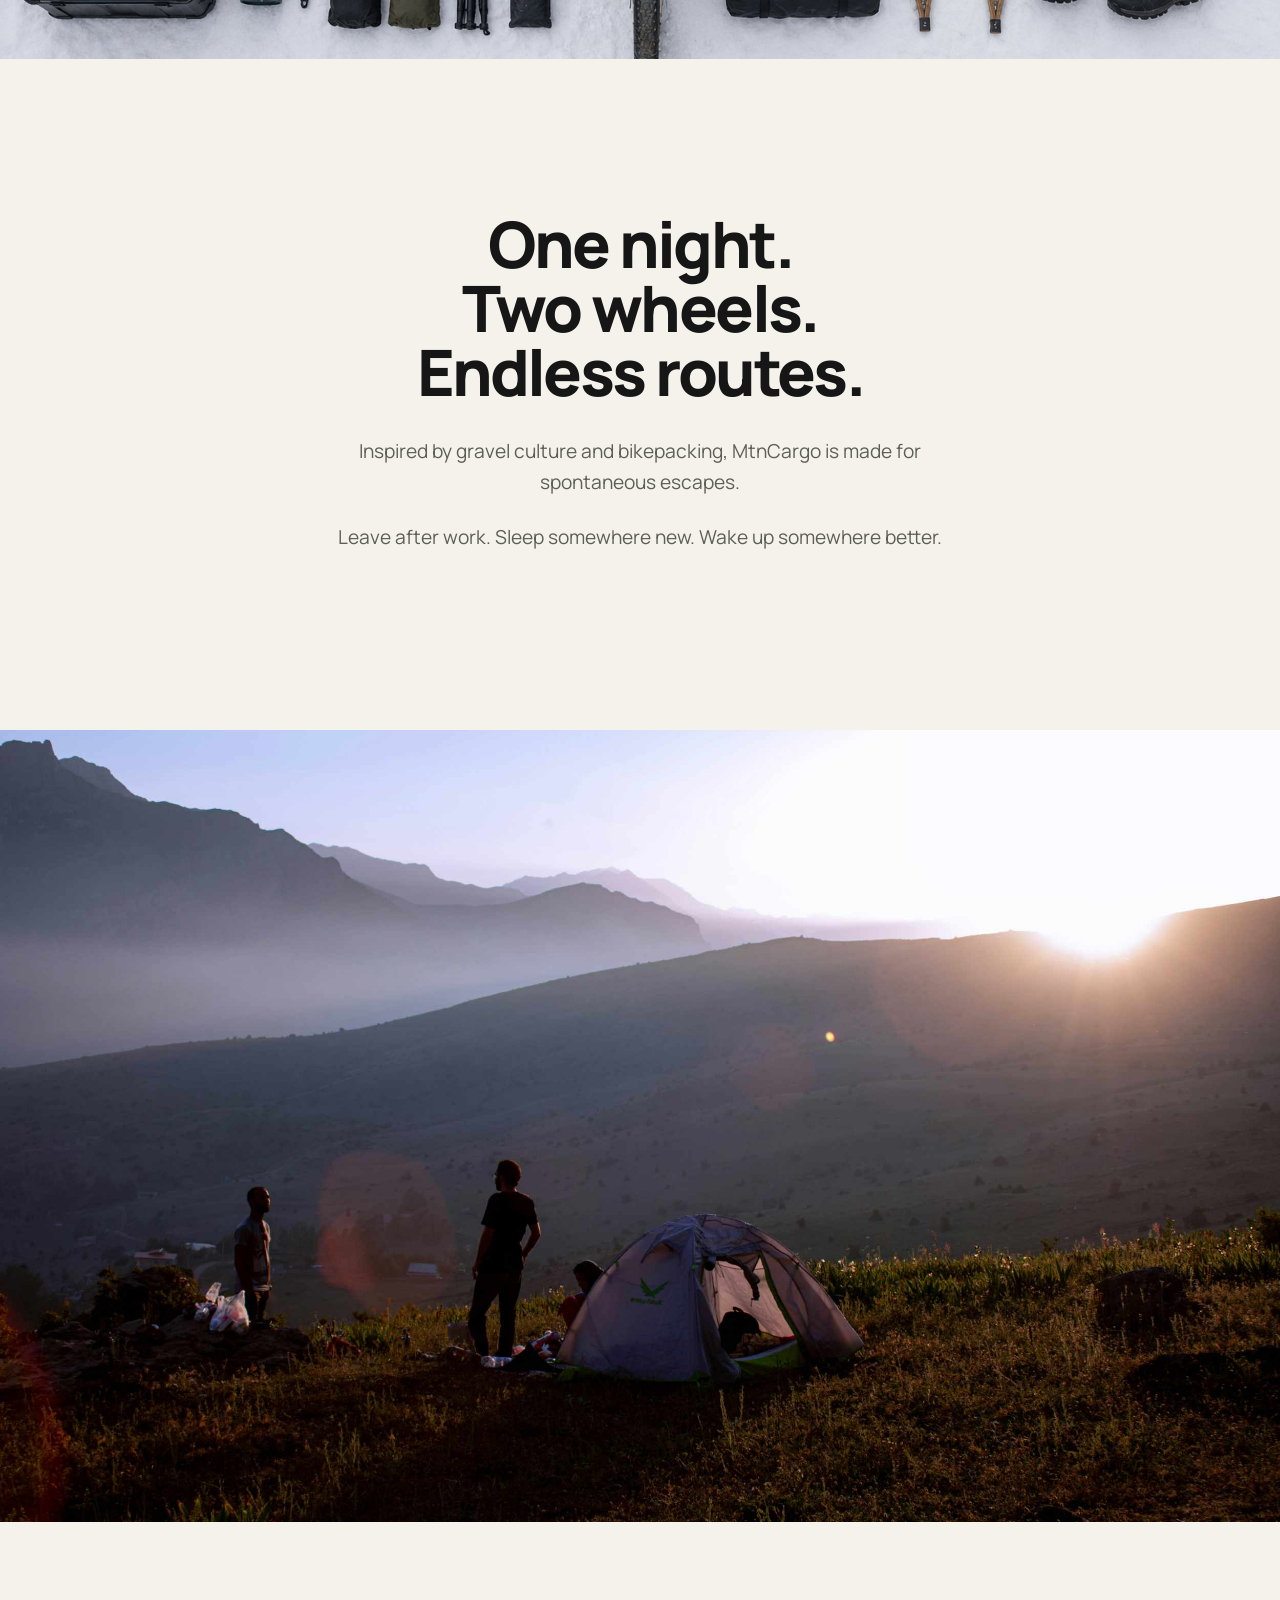
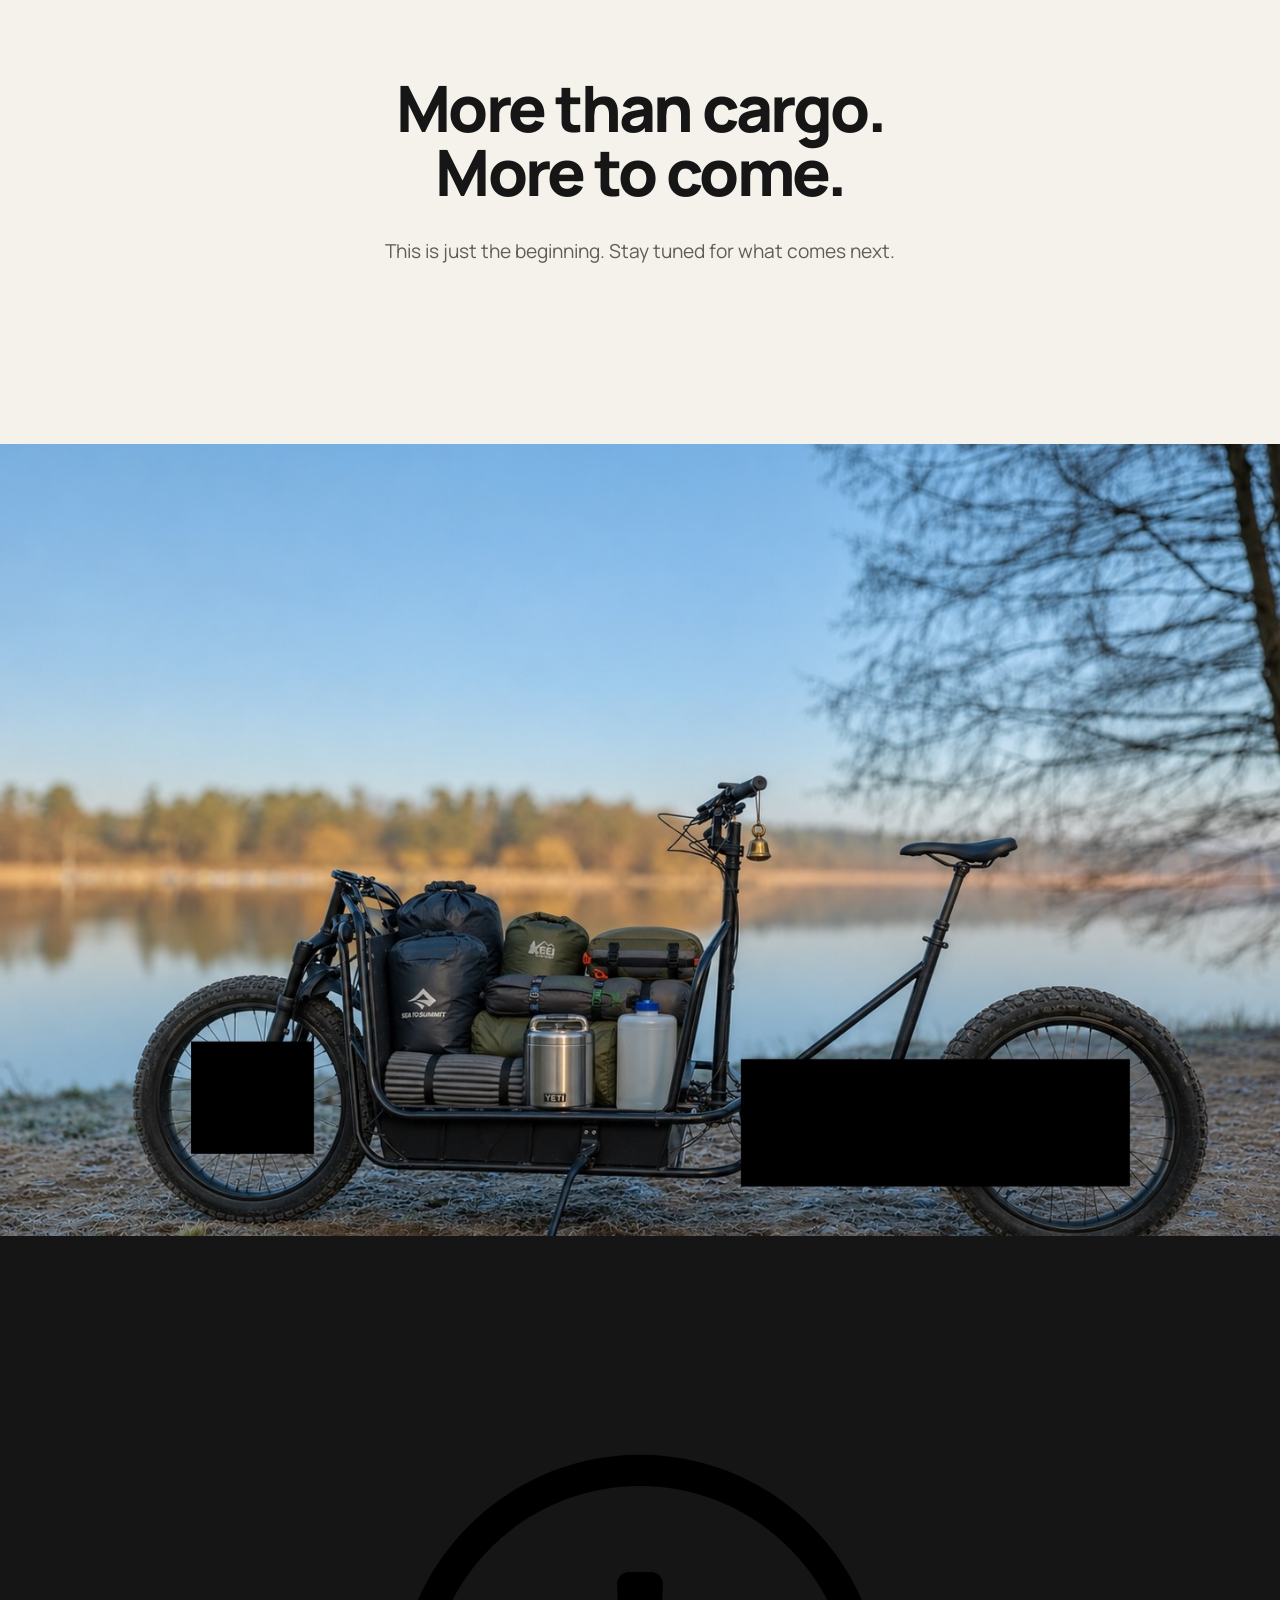
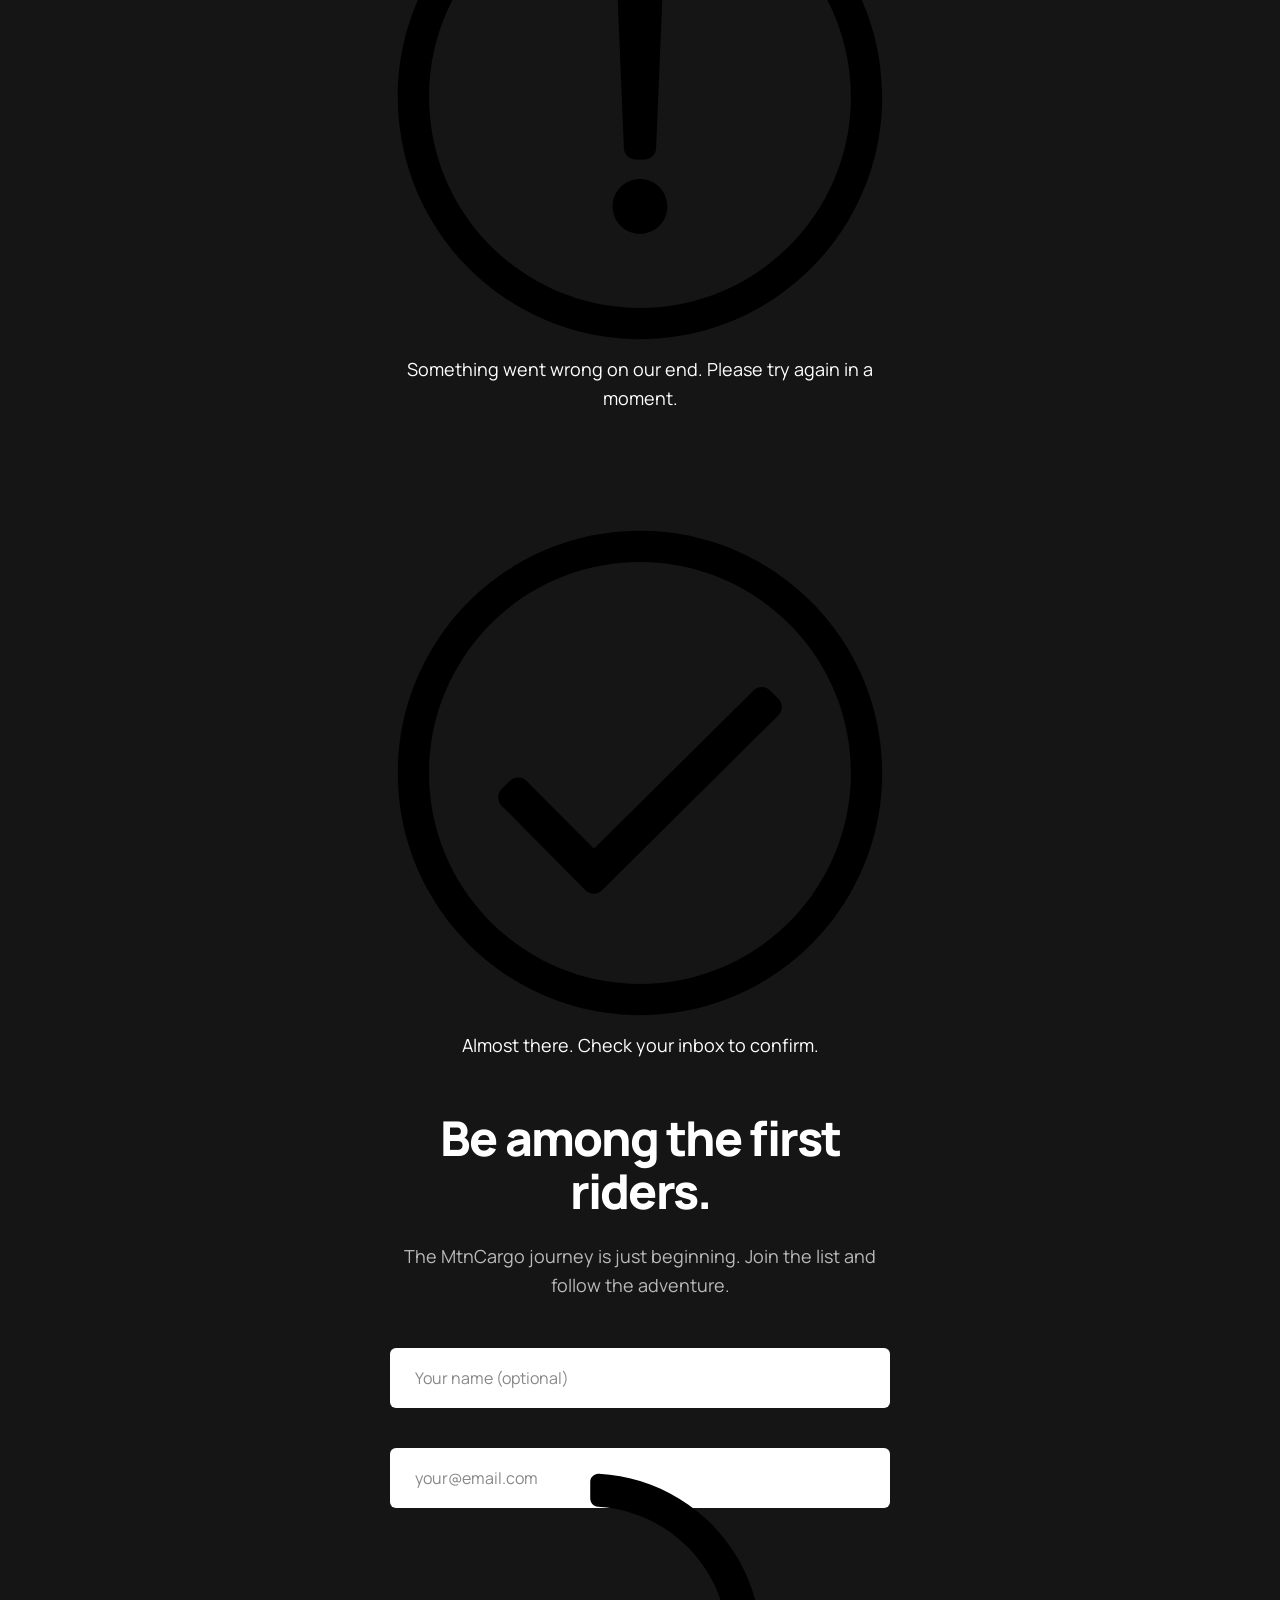
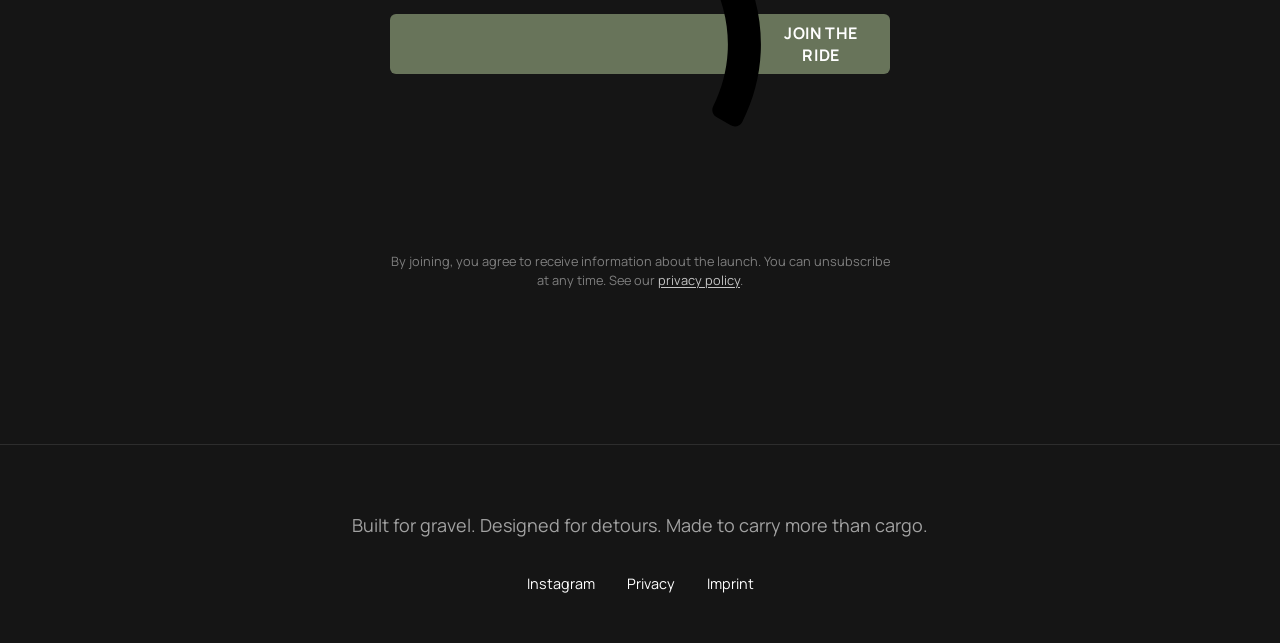
==== commit 911d2635: "Add full-bleed concept preview page (xx.html) Replaces image4.jpg with the updated version and adds " ====
--- a/index.html
+++ b/index.html
@@ -43,8 +43,20 @@
         <img src="logo.svg" alt="MtnCargo logo" width="70" height="70">
     </a>
 
-    <!-- Language switch: filled in by i18n.js -->
-    <div class="lang-switch" data-lang-switch aria-label="Language"></div>
+    <div class="header-right">
+
+        <!-- Language switch: filled in by i18n.js -->
+        <div class="lang-switch" data-lang-switch aria-label="Language"></div>
+
+        <!-- Discreet link to the full-bleed concept preview (xx.html).
+             Not part of the i18n language system — a static extra, on
+             purpose kept out of buildSwitch() in i18n.js so it never
+             shows on imprint/privacy/confirmed and never touches real
+             language logic. English-only preview, hence no flag/lang
+             semantics. -->
+        <a href="xx.html" class="lang-switch-extra" rel="nofollow" aria-label="Concept preview">XX</a>
+
+    </div>
 
 </header>
 
--- a/style.css
+++ b/style.css
@@ -131,8 +131,30 @@
 }
 
 .site-header .logo,
-.site-header .lang-switch {
+.site-header .lang-switch,
+.site-header .header-right {
     pointer-events: auto;
+}
+
+.header-right {
+    display: flex;
+    align-items: center;
+    gap: 1rem;
+}
+
+/* Discreet extra link next to EN / DE — see index.html for context. */
+.lang-switch-extra {
+    padding: .25rem .1rem;
+    font-size: .8rem;
+    font-weight: 600;
+    letter-spacing: .08em;
+    color: #fff;
+    opacity: .35;
+    transition: opacity .2s ease;
+}
+
+.lang-switch-extra:hover {
+    opacity: .7;
 }
 
 .logo {
@@ -372,8 +394,17 @@
     background: transparent !important;
 }
 
+/* Brevo lays the message panels and the form out as floated inline
+   blocks. At wide viewports there was room for both side by side, so the
+   success message appeared next to the form instead of above it. Making
+   this a flex column forces them to stack regardless of the float or
+   display value Brevo applies — without touching display on the panels
+   themselves, which is what Brevo's script toggles to show and hide them. */
 .mtn-form .sib-form-container,
 .mtn-form #sib-form-container {
+    display: flex !important;
+    flex-direction: column;
+    align-items: center;
     float: none !important;
     width: 100% !important;
     max-width: 100% !important;
@@ -381,6 +412,7 @@
 }
 
 .mtn-form #sib-container {
+    width: 100% !important;
     max-width: 500px !important;
     margin: 0 auto !important;
     padding: 0 !important;
@@ -455,7 +487,9 @@
     background: #59644c !important;
 }
 
-/* Inline validation message under the field. */
+/* Inline validation message under the field. pre-line so a line break in
+   the content file comes through, whether Brevo injects the message as
+   text or as HTML. */
 .mtn-form .entry__error {
     margin-top: .75rem !important;
     padding: .5rem .9rem !important;
@@ -463,15 +497,24 @@
     font-family: "Manrope", sans-serif !important;
     font-size: .85rem !important;
     text-align: left;
-}
-
-/* Success / error banner above the form. */
+    white-space: pre-line;
+}
+
+/* Success / error banner above the form. Never set `display` here —
+   Brevo's script toggles it to show and hide the panel. */
 .sib-form-message-panel {
+    float: none !important;
+    clear: both !important;
+    box-sizing: border-box;
+    width: 100% !important;
     max-width: 500px !important;
-    margin: 0 auto 2rem !important;
+    margin: 0 auto 1.5rem !important;
     border-radius: var(--radius-control) !important;
     font-family: "Manrope", sans-serif !important;
     text-align: center !important;
+    /* Honours real line breaks if Brevo's message field lets you enter
+       one, without collapsing ordinary wrapping. */
+    white-space: pre-line;
 }
 
 
